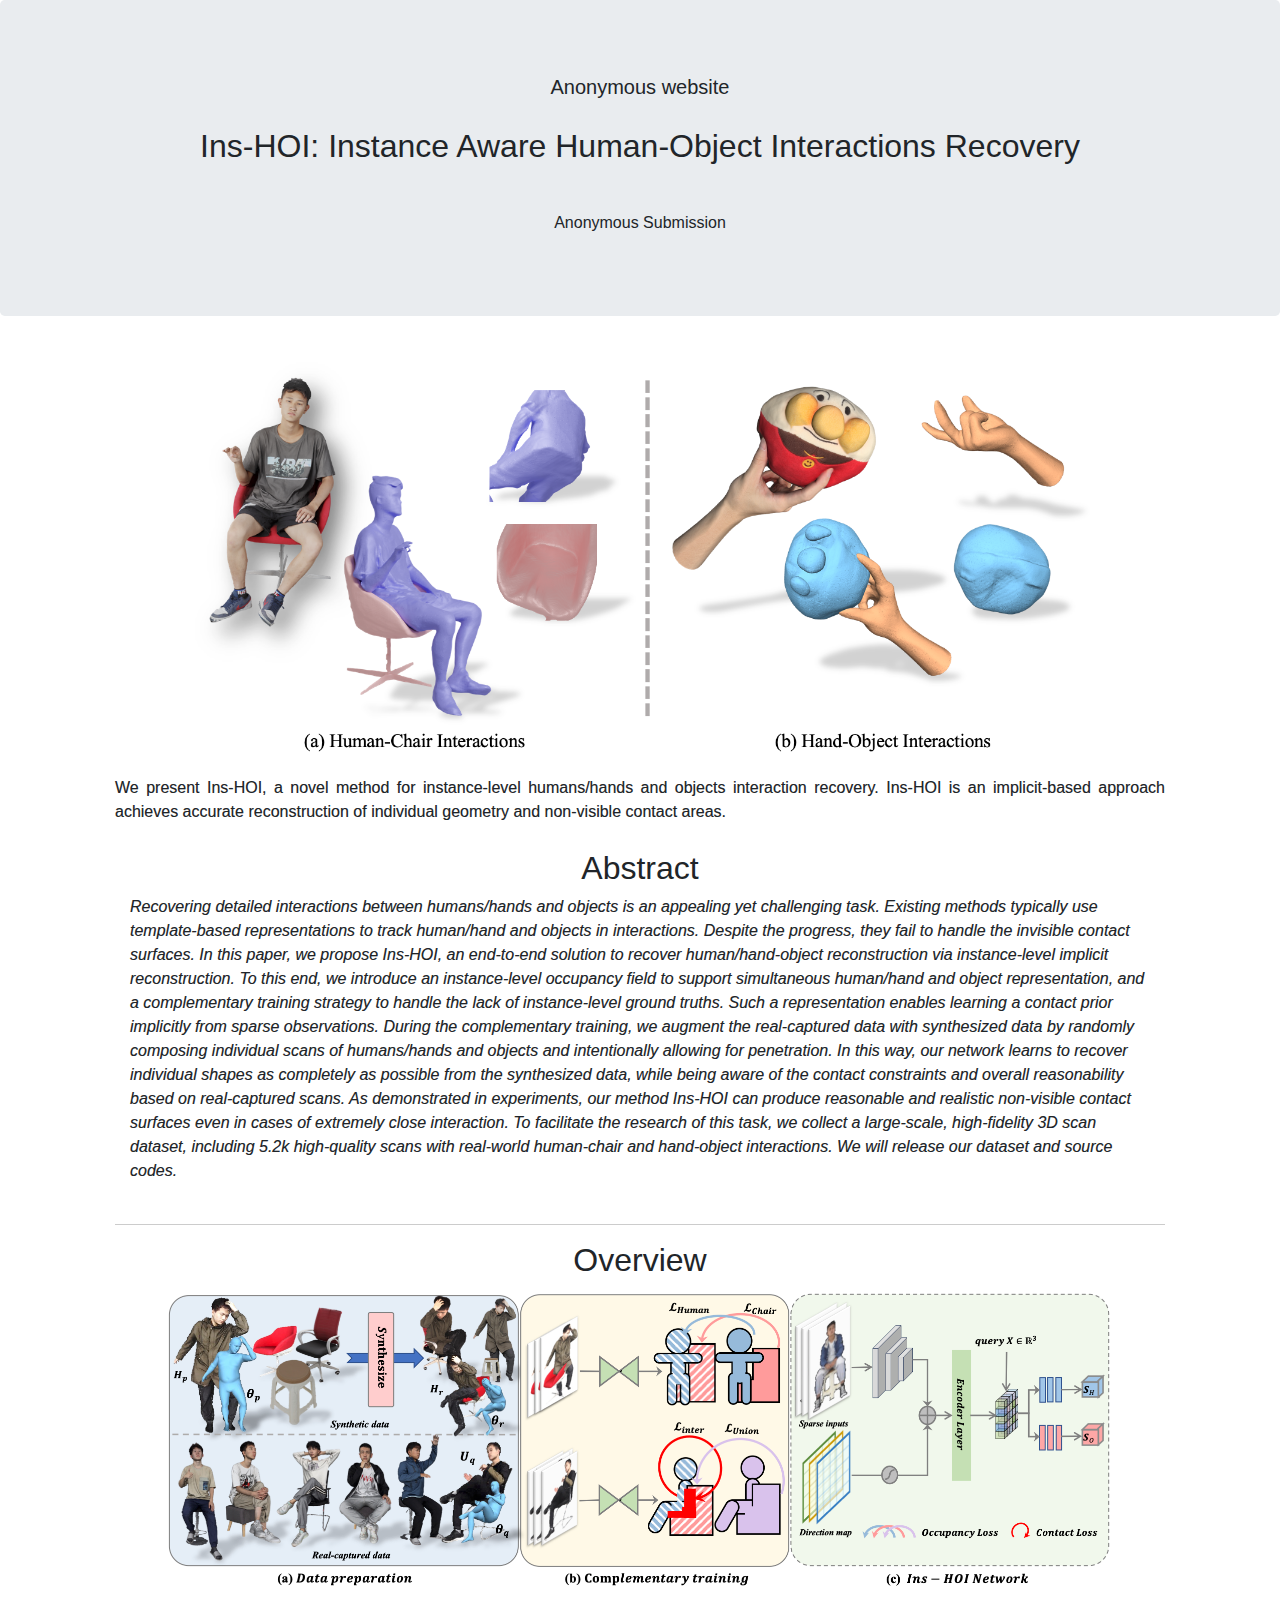
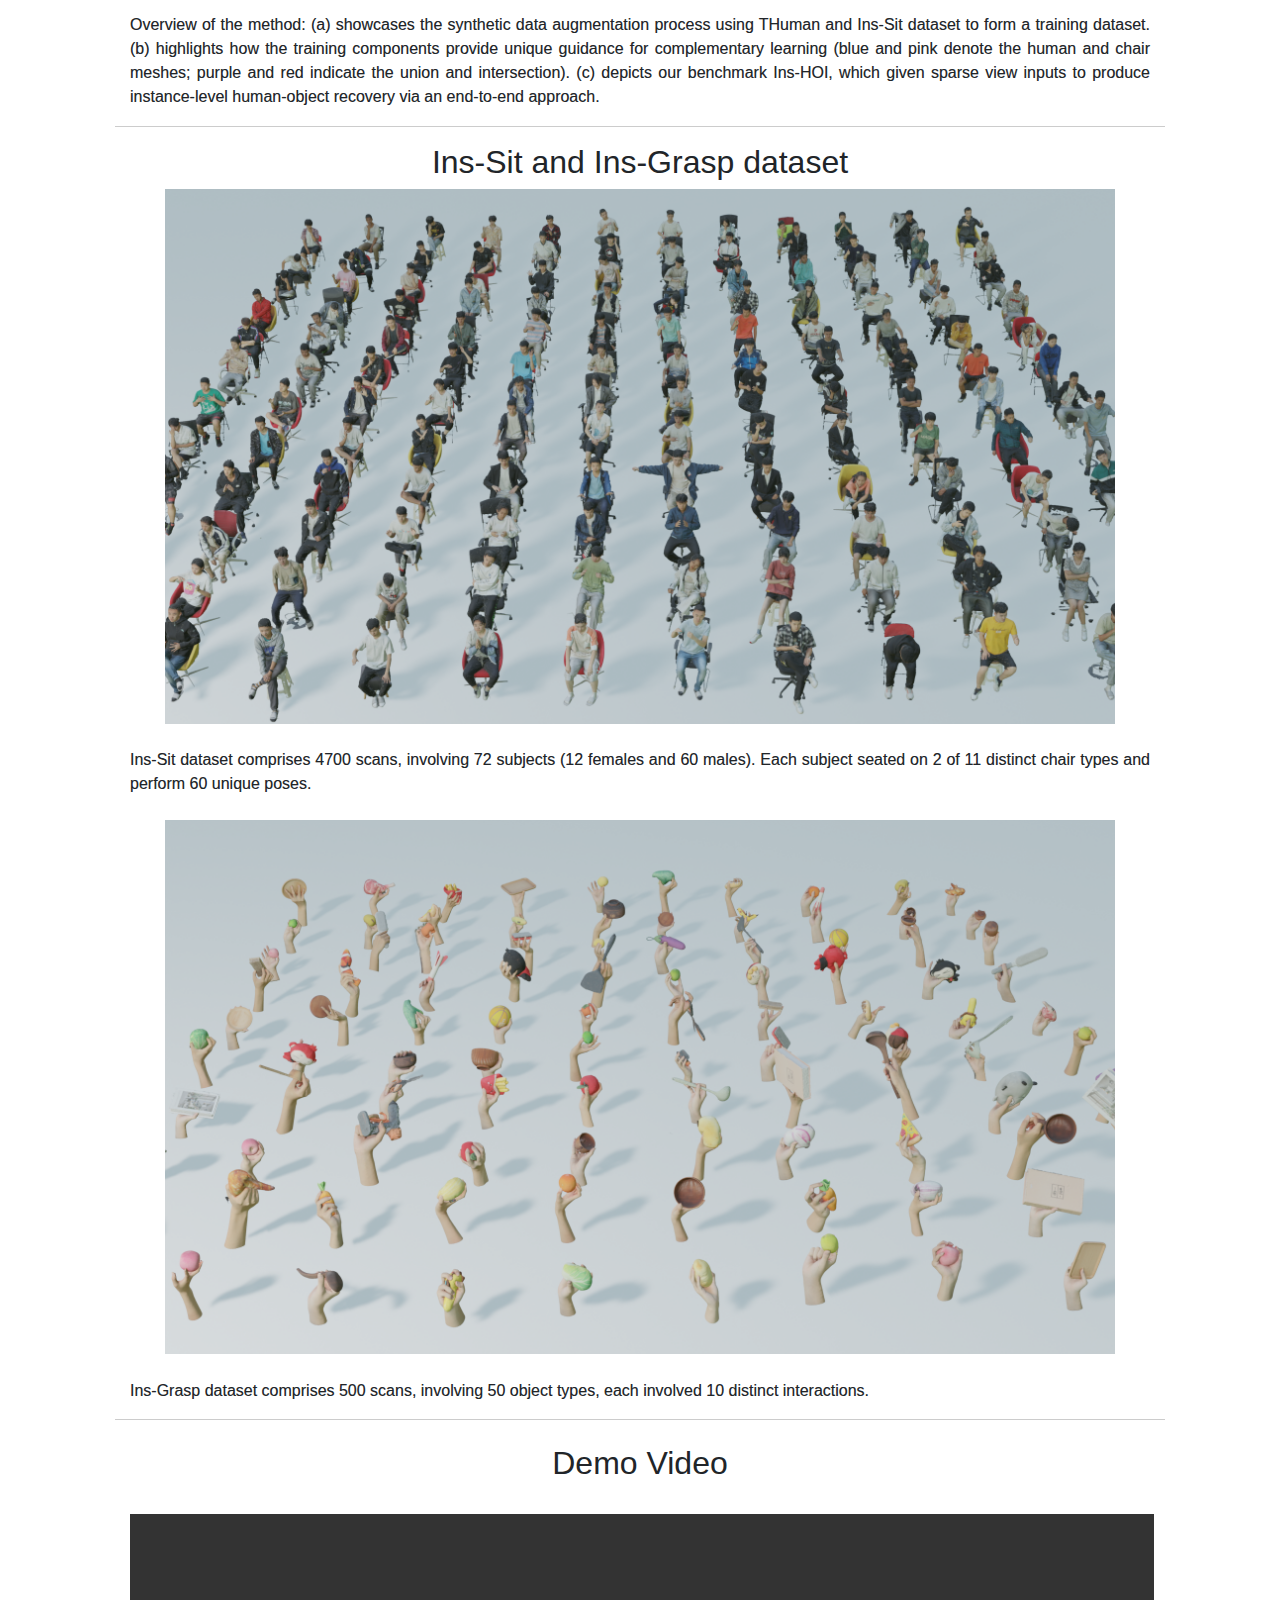
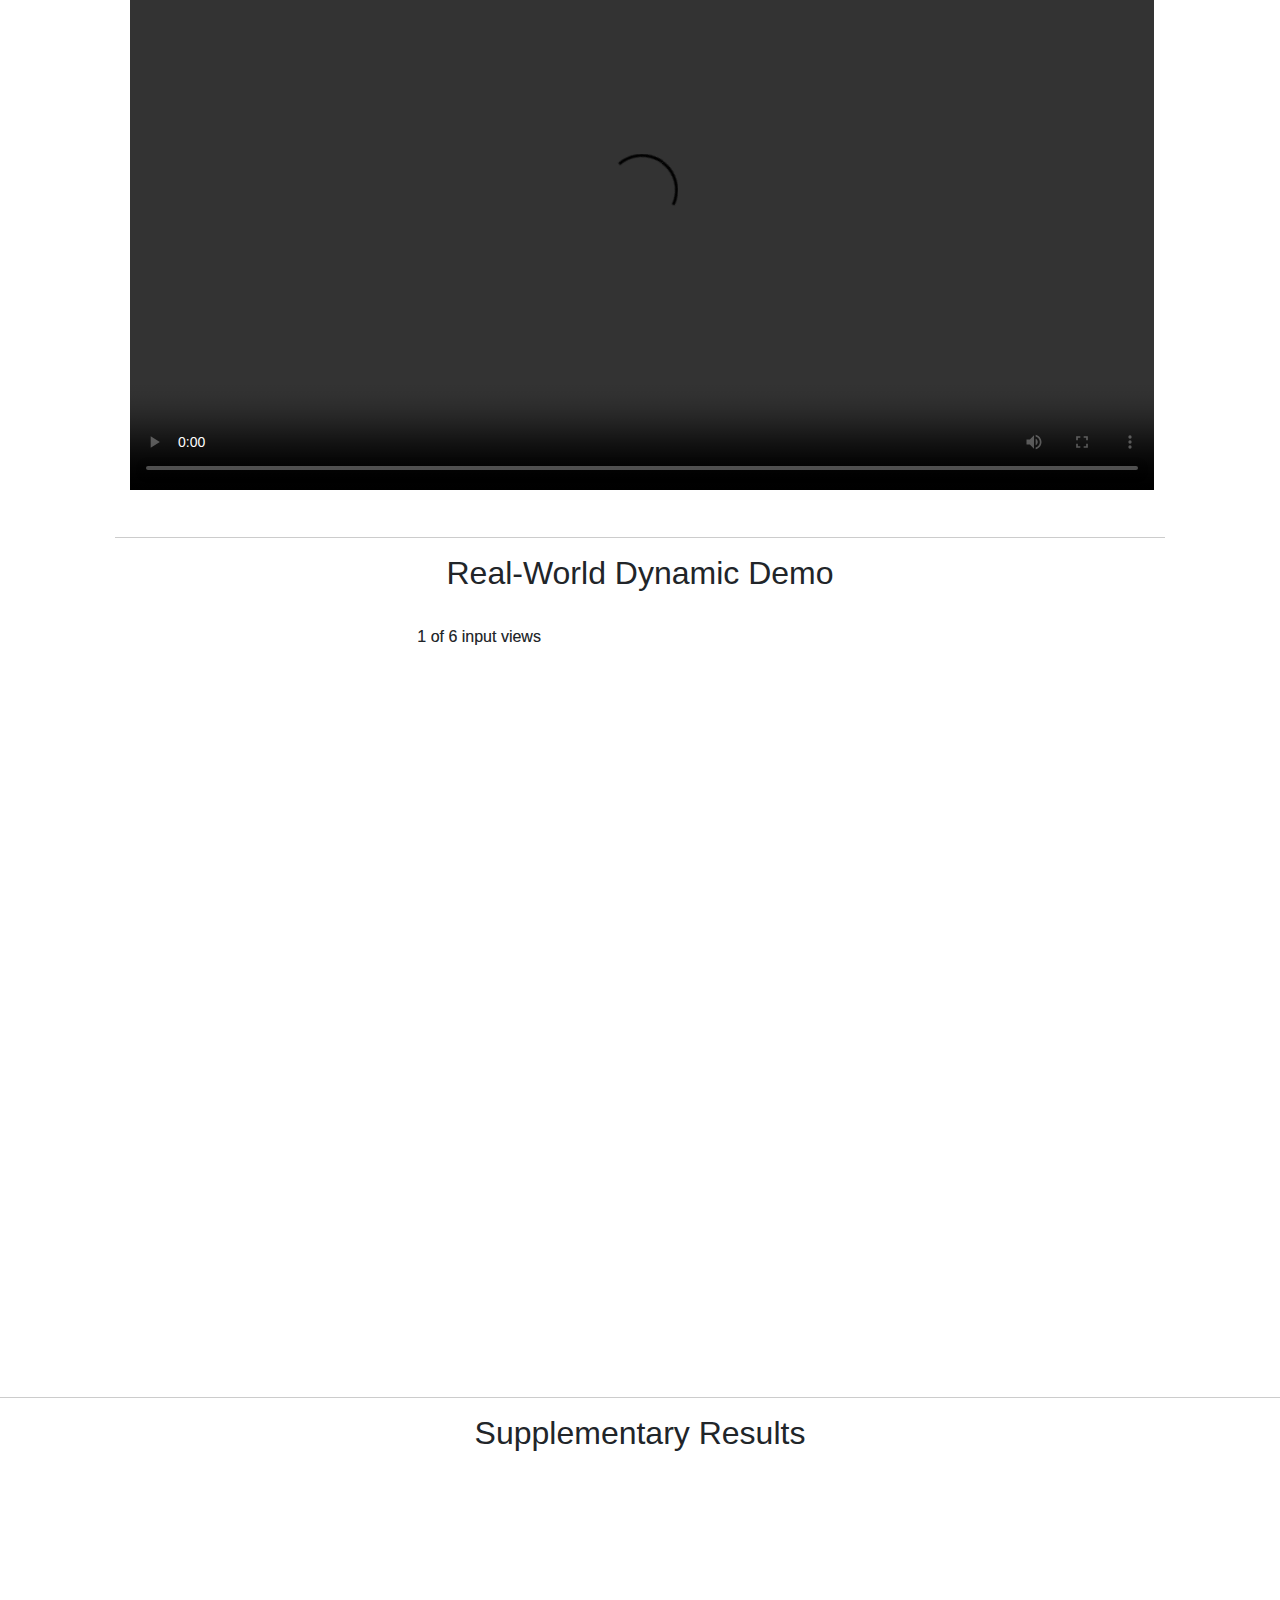
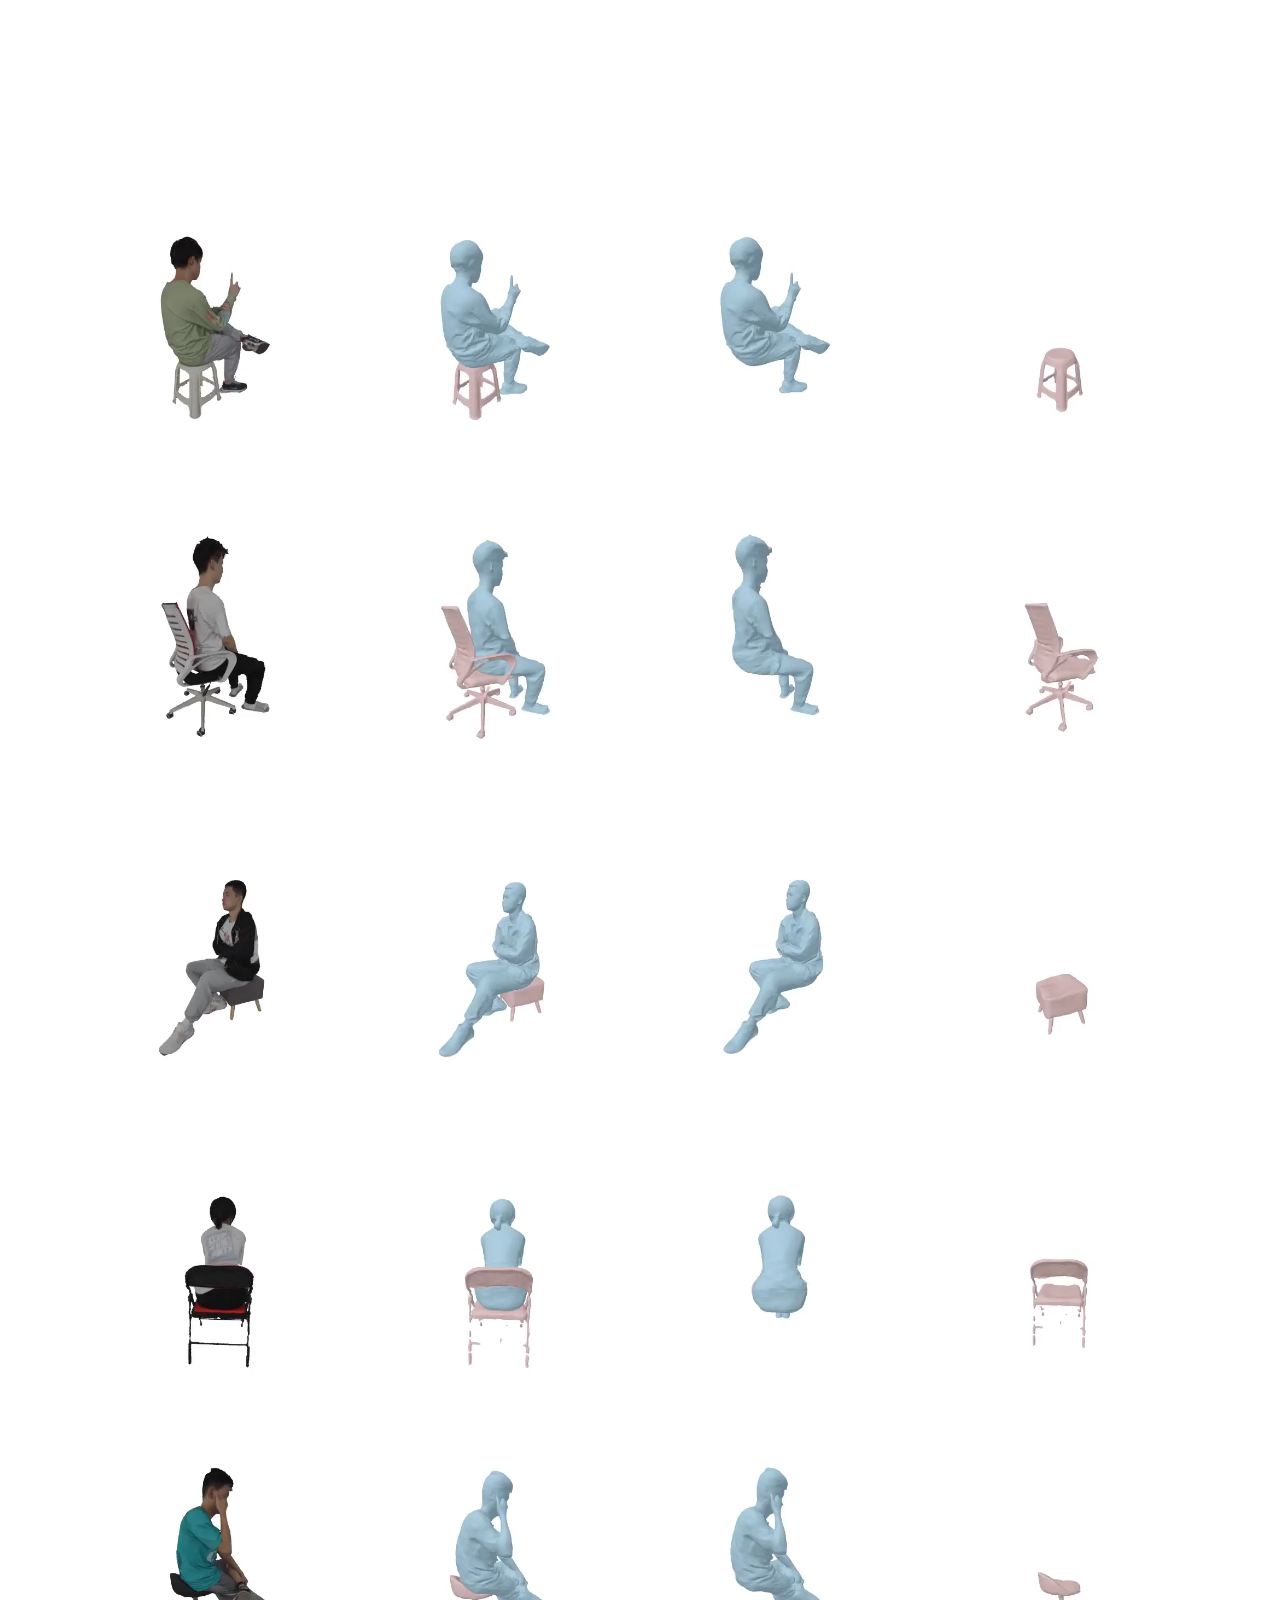
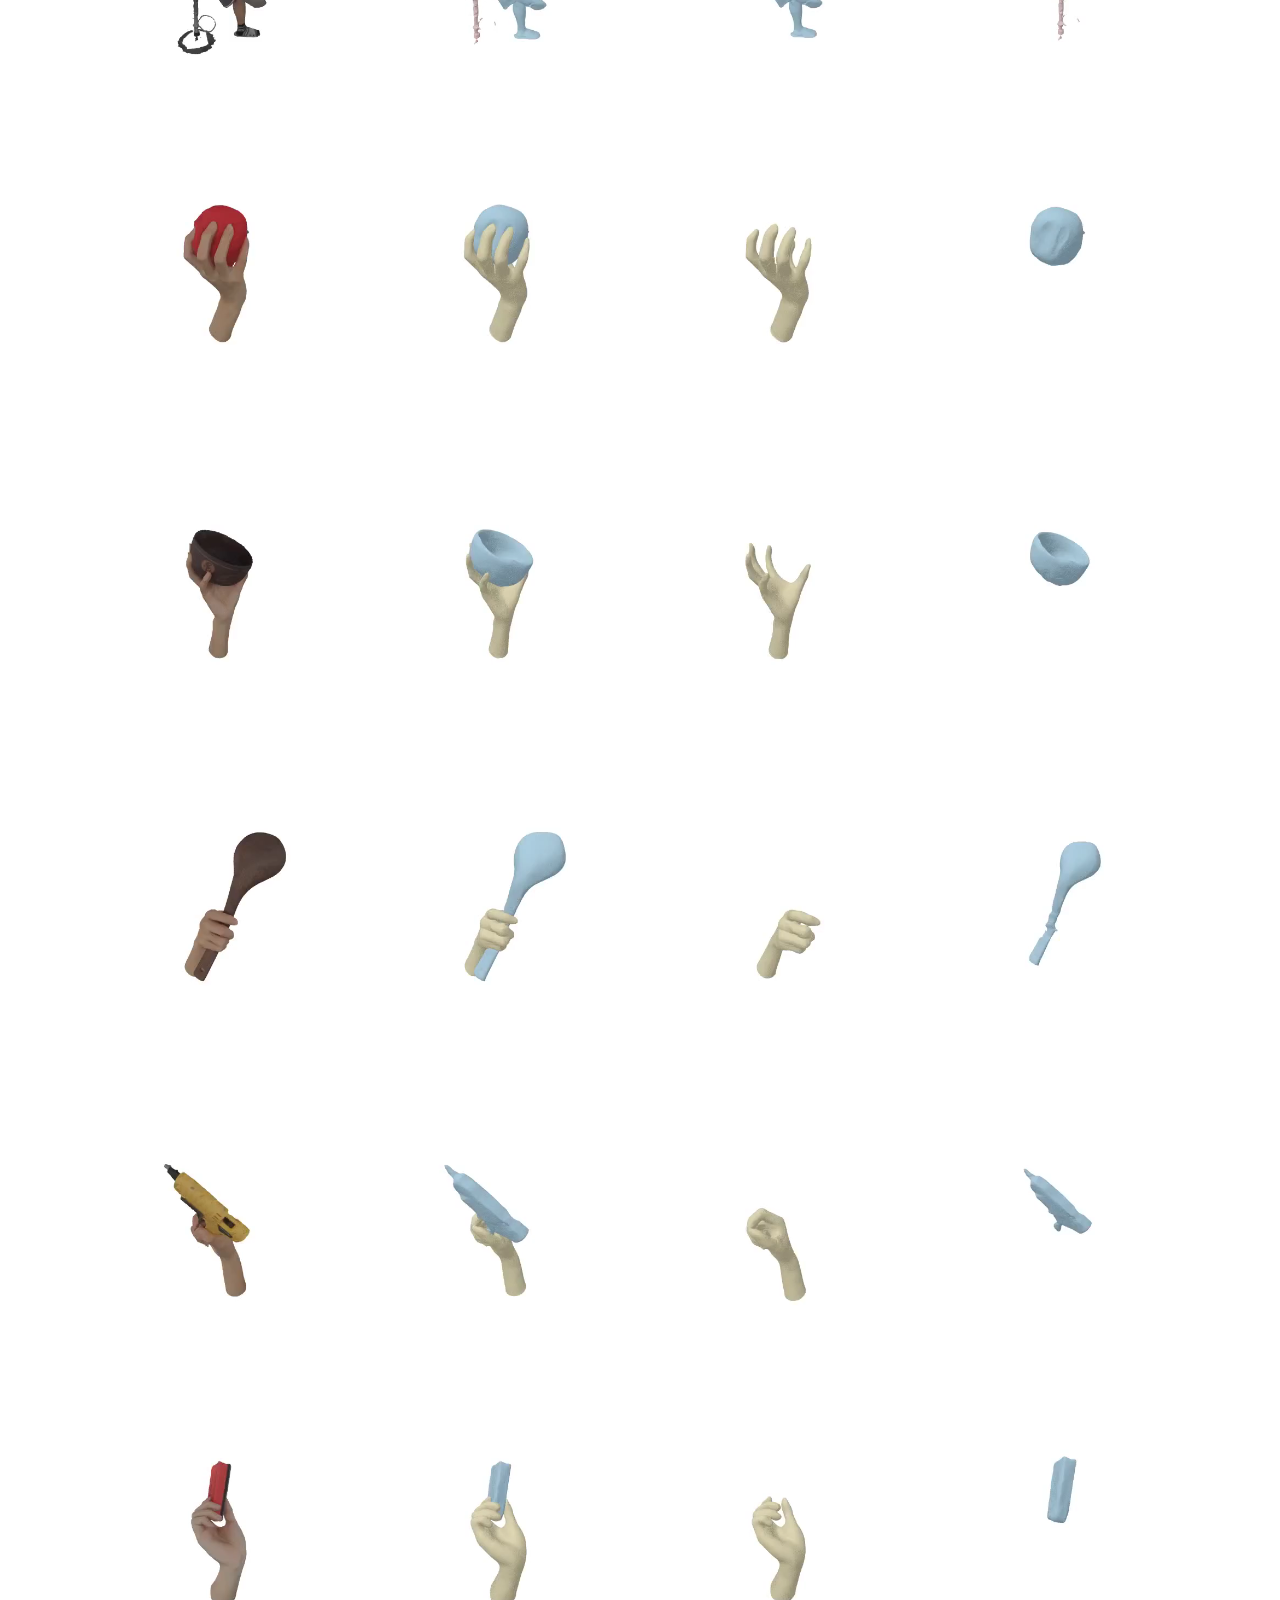
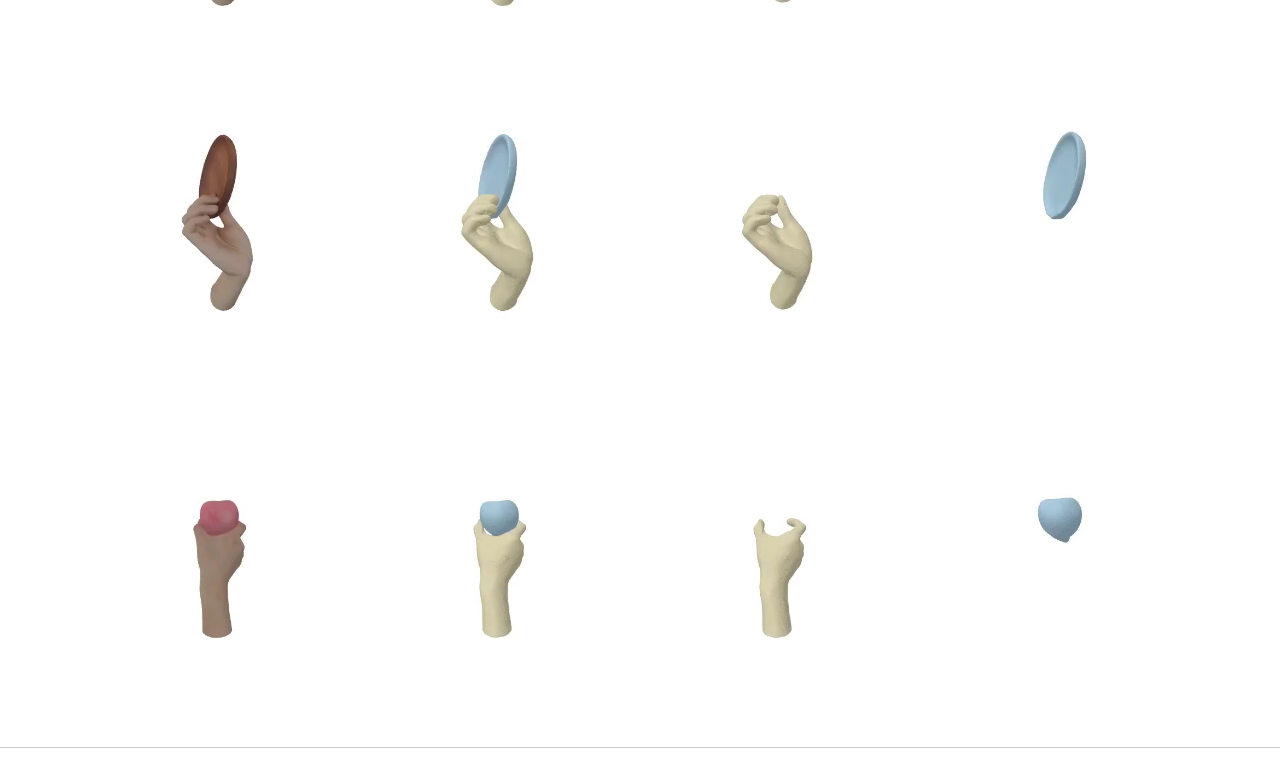
==== ins-hoi/index.html @ 2e7afcd3 "update ins-hoi" ====
<!DOCTYPE html>
<html lang="en">
<head>
<meta charset="utf-8">
<meta http-equiv="X-UA-Compatible" content="IE=edge">
<meta name="viewport" content="width=device-width, initial-scale=1">
<title>Ins-HOI Project Page</title>
<!-- Bootstrap -->
<link href="./css/bootstrap-4.0.0.css" rel="stylesheet">
</head>


<body>
<div id="page_container">
<header>
  <div class="jumbotron">
    <div class="container">
      <div class="row">
        <div class="col-12">
          <h5 class="text-center">Anonymous website</h5>
          <h2 class="text-center">Ins-HOI: Instance Aware Human-Object Interactions Recovery
          </h1>
          <p class="text-center">&nbsp;</p>
          <h6 class="text-center">Anonymous Submission</h6>
        </div>
      </div>
    </div>
  </div>
</header>

<section>
  <div class="container">
    <h2>&nbsp;</h2>
    <div class="row">
      <div class="col-lg-14 col-md-14 col-sm-14 text-center offset-xl-0 col-xl-12"> <img src="assets/teaser.png"
              width="950" alt="" />
      <br>
        <p class="text-justify"> </p>
        <p class="text-justify"> We present Ins-HOI, a novel method for instance-level humans/hands and objects interaction recovery. 
          Ins-HOI is an implicit-based approach achieves accurate reconstruction of individual geometry and non-visible contact areas.</p>
    </div>
  </div>

  <div class="container">
    <p>&nbsp;</p>
    <div class="row">
      <div class="col-lg-12 col-md-12 col-sm-12 col-xl-12 text-center">
        <h2>Abstract</h2>
      </div>
    </div>
  </div>

  <div class="container">
    <div class="row">
      <div class="col-lg-12 col-md-12 col-sm-12 text-center  offset-xl-0 col-xl-12">
        <p class="text-left"><em>
          Recovering detailed interactions between humans/hands and objects is an appealing yet challenging task. 
          Existing methods typically use template-based representations to track human/hand and objects in interactions. 
          Despite the progress, they fail to handle the invisible contact surfaces. 
          In this paper, we propose Ins-HOI, an end-to-end solution to recover human/hand-object reconstruction via instance-level implicit reconstruction. 
          To this end, we introduce an instance-level occupancy field to support simultaneous human/hand and object representation, and a complementary training strategy to handle the lack of instance-level ground truths. 
          Such a representation enables learning a contact prior implicitly from sparse observations. 
          During the complementary training, we augment the real-captured data with synthesized data by randomly composing individual scans of humans/hands and objects and intentionally allowing for penetration. 
          In this way, our network learns to recover individual shapes as completely as possible from the synthesized data, while being aware of the contact constraints and overall reasonability based on real-captured scans. 
          As demonstrated in experiments, our method Ins-HOI can produce reasonable and realistic non-visible contact surfaces even in cases of extremely close interaction. 
          To facilitate the research of this task, we collect a large-scale, high-fidelity 3D scan dataset, including 5.2k high-quality scans with real-world human-chair and hand-object interactions. 
          We will release our dataset and source codes.
          </em></p>
        <p class="text-left">&nbsp;</p>
      </div>
    </div>
  </div>
  <hr>

  <div class="container">
    <div class="row">
      <div class="col-12 text-center">
        <h2>Overview</h2>
        <div class="col-lg-14 col-md-14 col-sm-14 text-center offset-xl-0 col-xl-12"> <img
            src="assets/pipeline.png" width="950" alt="" />
        </div>
        <br>
        <p class="text-justify"> </p>
        <p class="text-justify"> Overview of the method: (a) showcases the synthetic data augmentation process using THuman and Ins-Sit dataset to form a training dataset. 
          (b) highlights how the training components provide unique guidance for complementary learning (blue and pink denote the human and chair meshes; purple and red indicate the union and intersection). 
          (c) depicts our benchmark Ins-HOI, which given sparse view inputs to produce instance-level human-object recovery via an end-to-end approach.</p>
      </div>
    </div>
  </div>
  <hr>

  <div class="container">
    <div class="row">
      <div class="col-12 text-center">
        <h2>Ins-Sit and Ins-Grasp dataset</h2>
        <div class="col-lg-14 col-md-14 col-sm-14 text-center offset-xl-0 col-xl-12"> <img
            src="assets/dataset_1.png" width="950" alt="" />
        </div>
        <br>
        <p class="text-justify"> </p>
        <p class="text-justify"> Ins-Sit dataset comprises 4700 scans, involving 72 subjects (12 females and 60 males). Each subject 
          seated on 2 of 11 distinct chair types and perform 60 unique poses.</p>
        <br>
        <div class="col-lg-14 col-md-14 col-sm-14 text-center offset-xl-0 col-xl-12"> <img
            src="assets/dataset_2.png" width="950" alt="" />
        </div>
        <br>
        <p class="text-justify"> </p>
        <p class="text-justify"> Ins-Grasp dataset comprises 500 scans, involving 50 object types, each involved 10 distinct interactions. </p>
      </div>
    </div>
  </div>
  <hr>

  <div class="row">
    <div class="col-lg-12 mb-4 mt-2 text-center">
      <h2>Demo Video</h2>
    </div>
  </div>

  <div class="col-lg-12 col-md-12 col-sm-12 col-xl-12 text-center">
    <video controls="controls" width="1024" height="576">
      <source src="assets/ins-hoi_supp.mp4" type="video/mp4">
    </video>
    <p>&nbsp;</p>
  </div>
   <hr>

  <div class="row">
  <div class="col-lg-12 col-md-12 col-sm-12 col-xl-12 text-center">
    <h2>Real-World Dynamic Demo</h2>
    <p>&nbsp;</p>
    <p class="text-justify"> &nbsp;&nbsp;&nbsp;&nbsp;&nbsp;&nbsp;&nbsp;&nbsp;&nbsp;&nbsp;&nbsp;&nbsp;&nbsp;&nbsp;&nbsp;&nbsp;
      &nbsp;&nbsp;&nbsp;&nbsp;&nbsp;&nbsp;&nbsp;&nbsp;&nbsp;&nbsp;&nbsp;&nbsp;&nbsp;&nbsp;&nbsp;&nbsp;&nbsp;&nbsp;&nbsp;&nbsp;
      &nbsp;&nbsp;&nbsp;&nbsp;&nbsp;&nbsp;&nbsp;&nbsp;&nbsp;&nbsp;&nbsp;&nbsp;&nbsp;&nbsp;&nbsp;&nbsp;&nbsp;&nbsp;&nbsp;&nbsp;
      &nbsp;&nbsp;&nbsp;&nbsp;&nbsp;&nbsp;&nbsp;&nbsp;
       1 of 6 input views</p>
    
  </div>
  </div>
  </div>
  <div class="row">
    <div class="col-lg-12 col-md-12 col-sm-12 text-center col-xl-12">
      <video width="" height="700" muted autoplay="autoplay" loop="loop">
        <source src="assets/realworld.mp4" type="video/mp4">
      </video>
      <p>&nbsp;</p>
    </div>
  </div>
  <hr>

  <div class="row">
    <div class="col-lg-12 col-md-12 col-sm-12 col-xl-12 text-center">
      <h2>Supplementary Results</h2>
      <p>&nbsp;</p>
    </div>
  </div>
        <div class="row">
          <div class="col-lg-12 col-md-12 col-sm-12 text-center col-xl-12">
            <video width="" height="280" muted autoplay="autoplay" loop="loop">
              <source src="assets/c_1.mp4" type="video/mp4">
            </video>
            <p>&nbsp;</p>
            <video width="" height="280" muted autoplay="autoplay" loop="loop">
              <source src="assets/c_2.mp4" type="video/mp4">
            </video>
            <p>&nbsp;</p>
            <video width="" height="280" muted autoplay="autoplay" loop="loop">
              <source src="assets/c_3.mp4" type="video/mp4">
            </video>
            <p>&nbsp;</p>
            <video width="" height="280" muted autoplay="autoplay" loop="loop">
              <source src="assets/c_4.mp4" type="video/mp4">
            </video>
            <p>&nbsp;</p>
            <video width="" height="280" muted autoplay="autoplay" loop="loop">
              <source src="assets/c_5.mp4" type="video/mp4">
            </video>
            <p>&nbsp;</p>
            <video width="" height="280" muted autoplay="autoplay" loop="loop">
              <source src="assets/c_6.mp4" type="video/mp4">
            </video>
            <p>&nbsp;</p>
            <video width="" height="280" muted autoplay="autoplay" loop="loop">
              <source src="assets/h_1.mp4" type="video/mp4">
            </video>
            <p>&nbsp;</p>
            <video width="" height="280" muted autoplay="autoplay" loop="loop">
              <source src="assets/h_2.mp4" type="video/mp4">
            </video>
            <p>&nbsp;</p>
            <video width="" height="280" muted autoplay="autoplay" loop="loop">
              <source src="assets/h_3.mp4" type="video/mp4">
            </video>
            <p>&nbsp;</p>
            <video width="" height="280" muted autoplay="autoplay" loop="loop">
              <source src="assets/h_4.mp4" type="video/mp4">
            </video>
            <p>&nbsp;</p>
            <video width="" height="280" muted autoplay="autoplay" loop="loop">
              <source src="assets/h_5.mp4" type="video/mp4">
            </video>
            <p>&nbsp;</p>
            <video width="" height="280" muted autoplay="autoplay" loop="loop">
              <source src="assets/h_6.mp4" type="video/mp4">
            </video>
            <p>&nbsp;</p>
            <video width="" height="280" muted autoplay="autoplay" loop="loop">
              <source src="assets/h_7.mp4" type="video/mp4">
            </video>
            <p>&nbsp;</p>
          </div>
        </div>
        <hr>      
        
        
</section>
  </div>

  <!-- jQuery (necessary for Bootstrap's JavaScript plugins) -->
  <script src="./js/jquery-3.2.1.min.js"></script>
  <!-- Include all compiled plugins (below), or include individual files as needed -->
  <script src="./js/popper.min.js"></script>
  <script src="./js/bootstrap-4.0.0.js"></script>
  <style>
    .myimg {
      vertical-align: top;
    }
  </style>
</body>

</html>
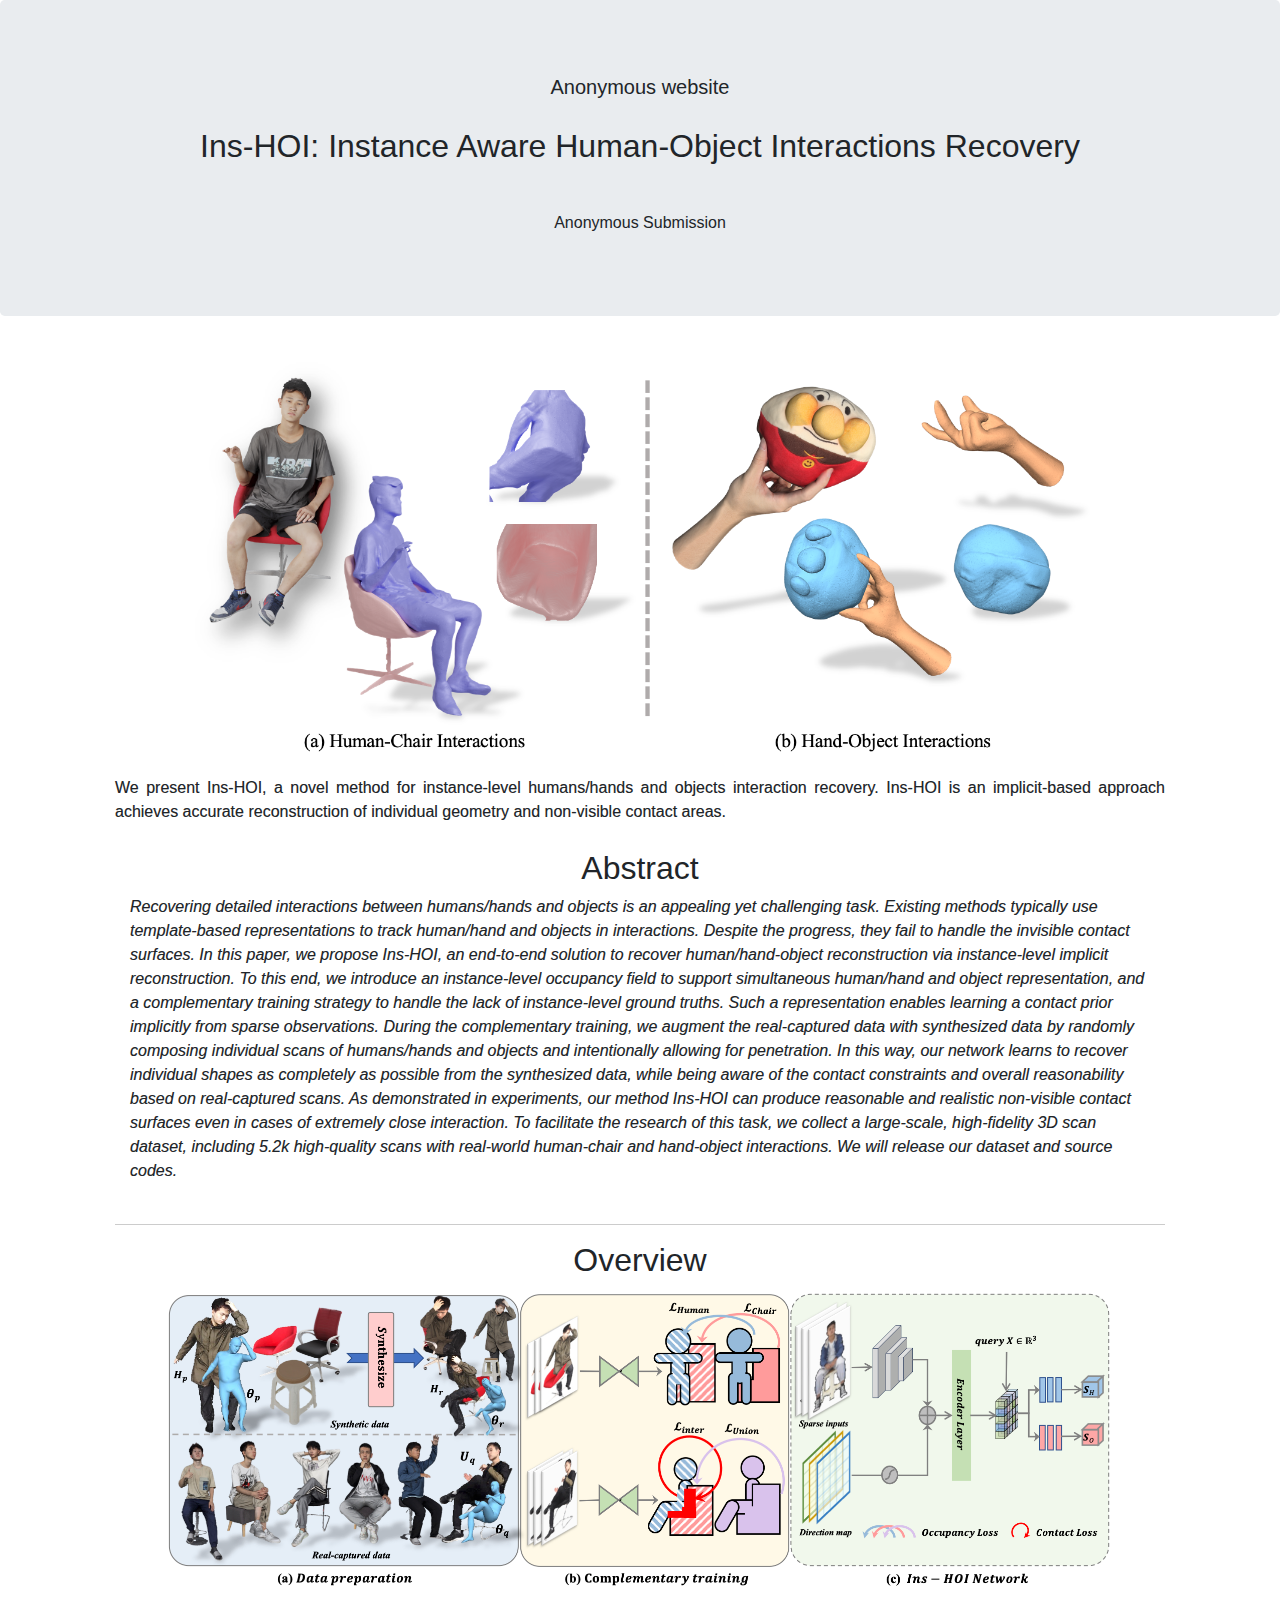
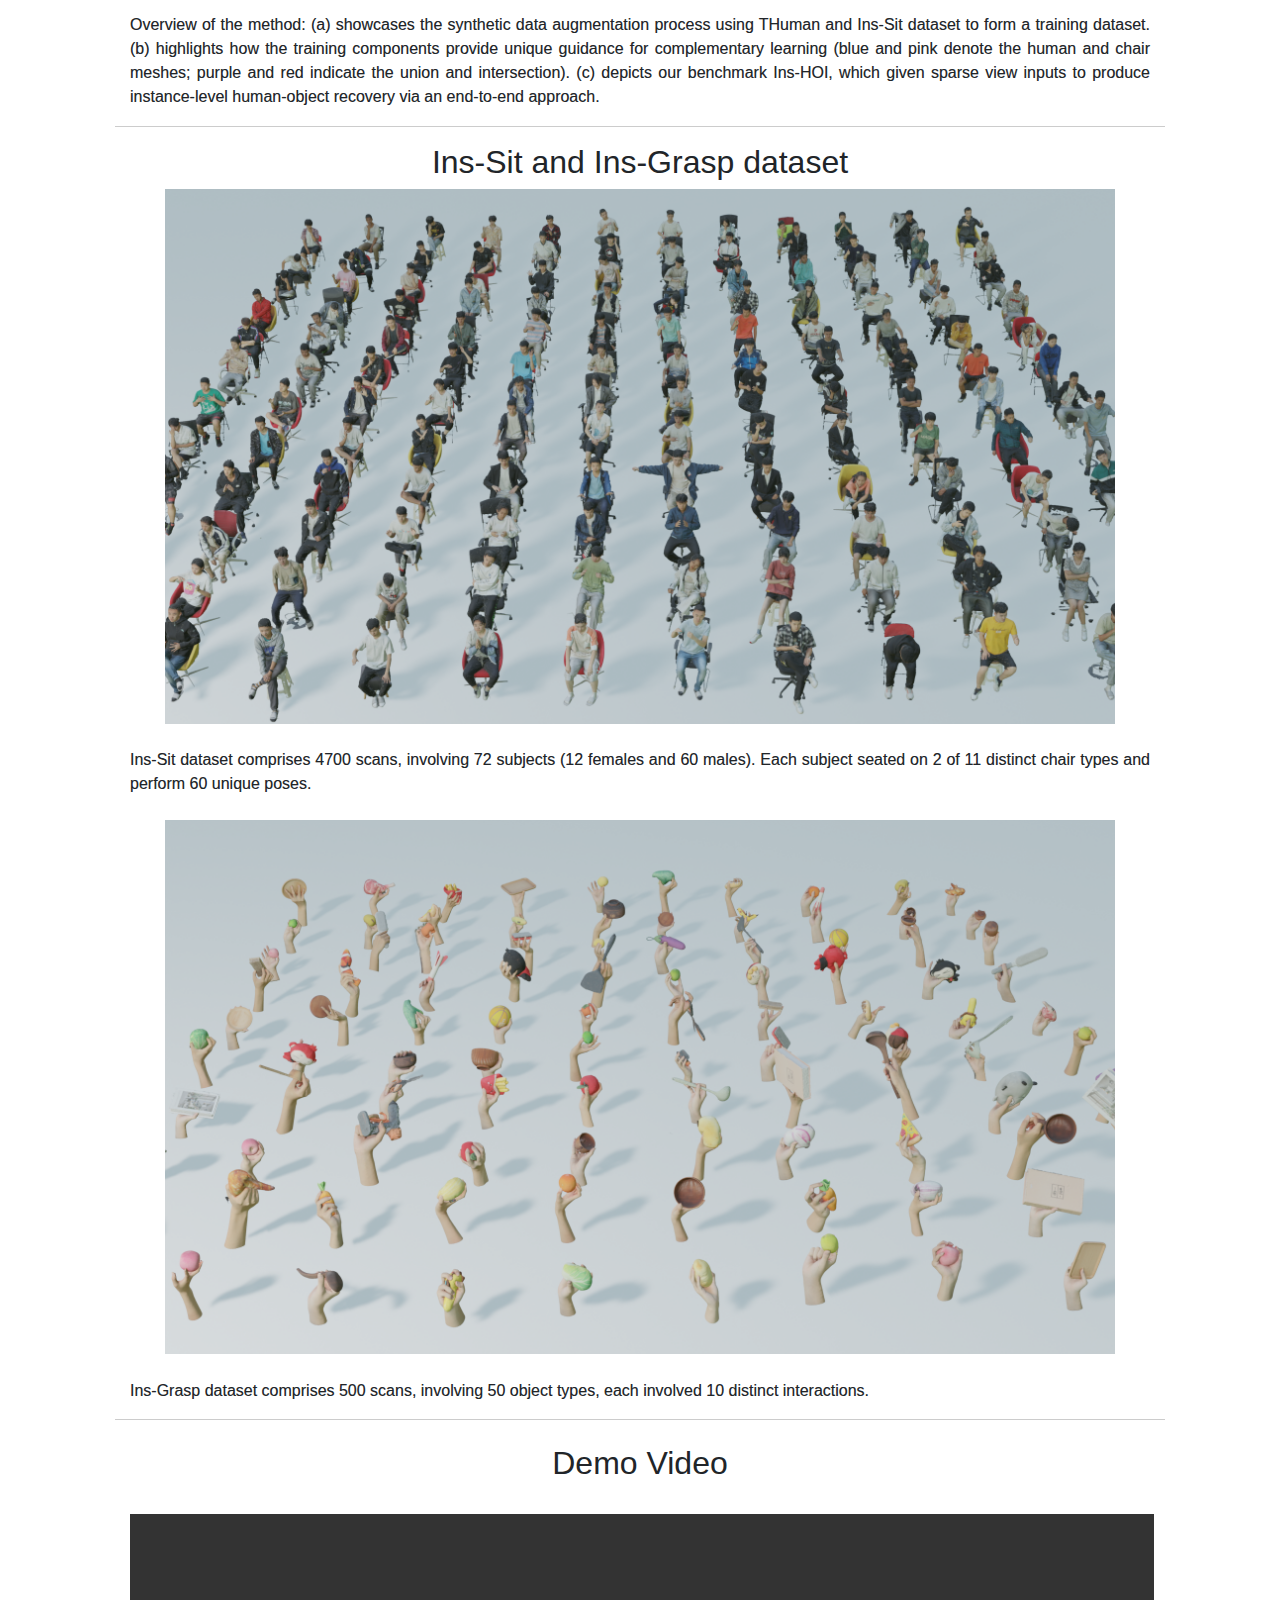
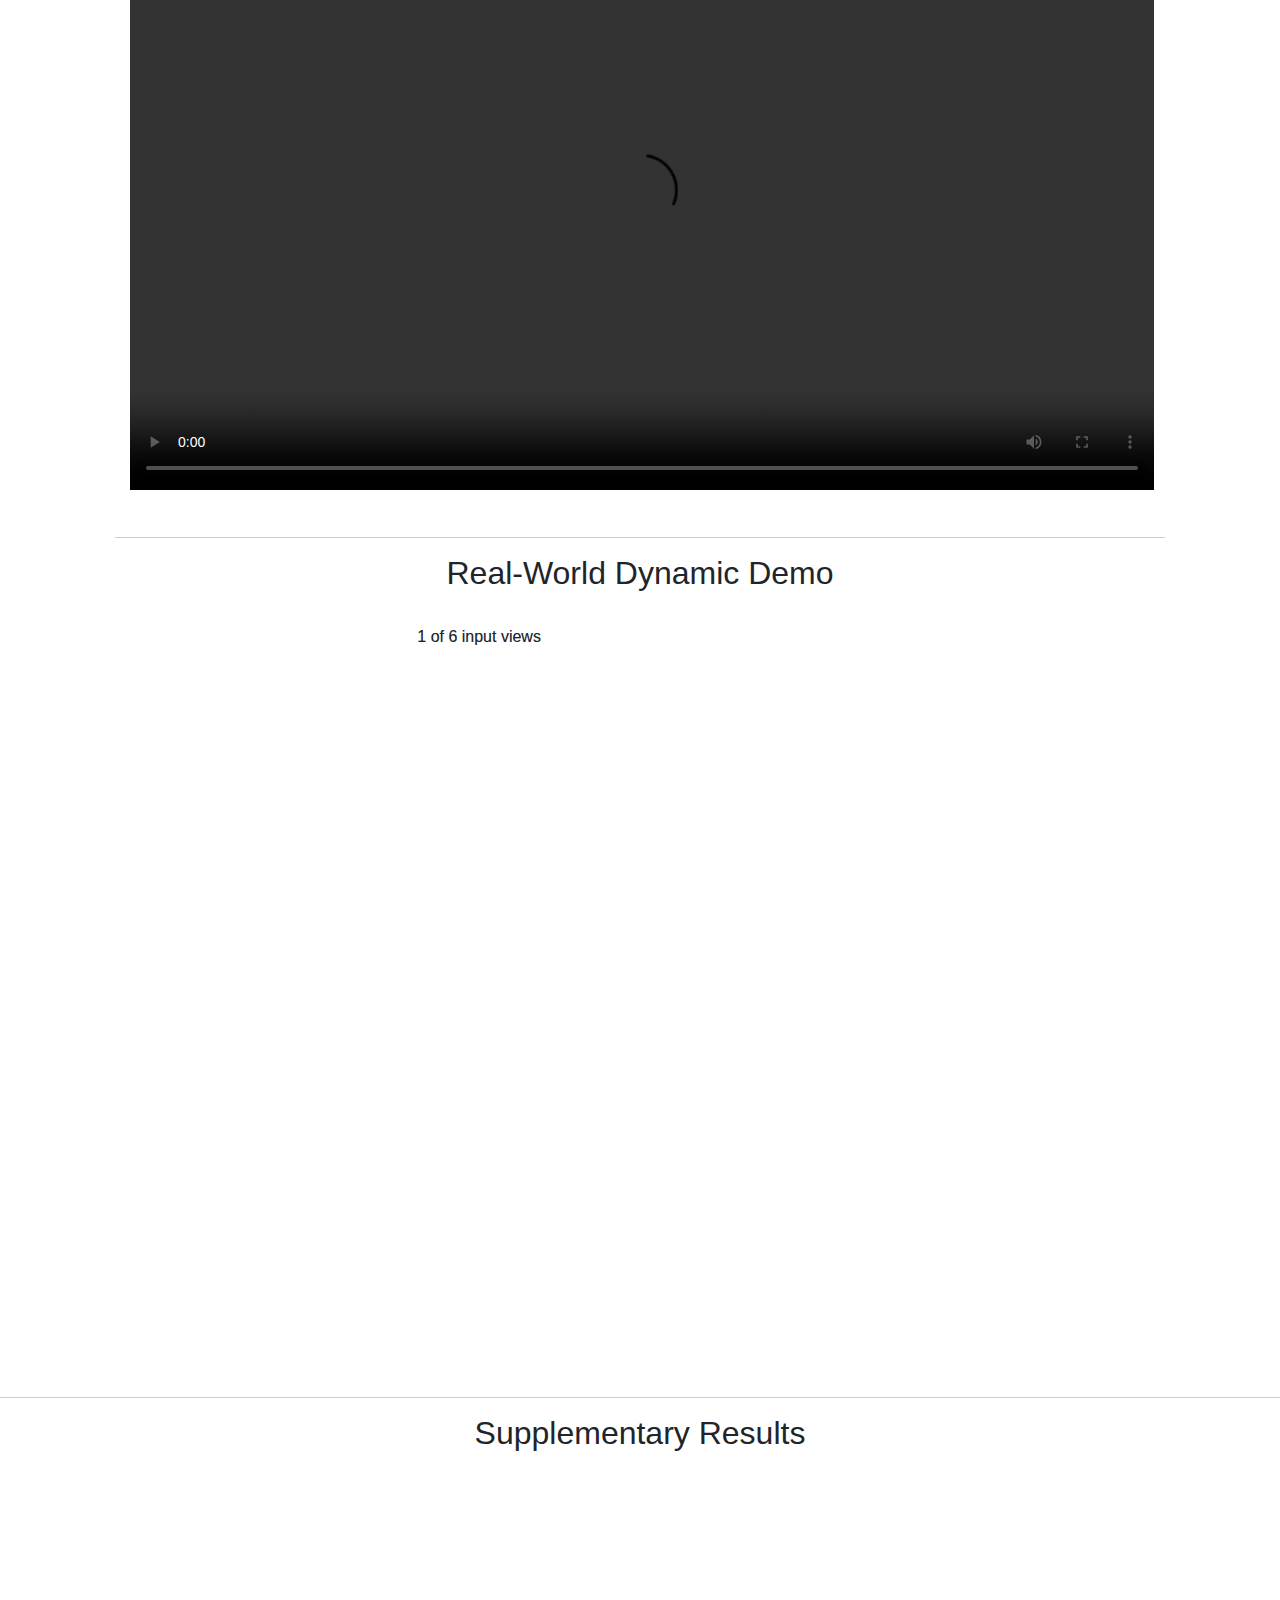
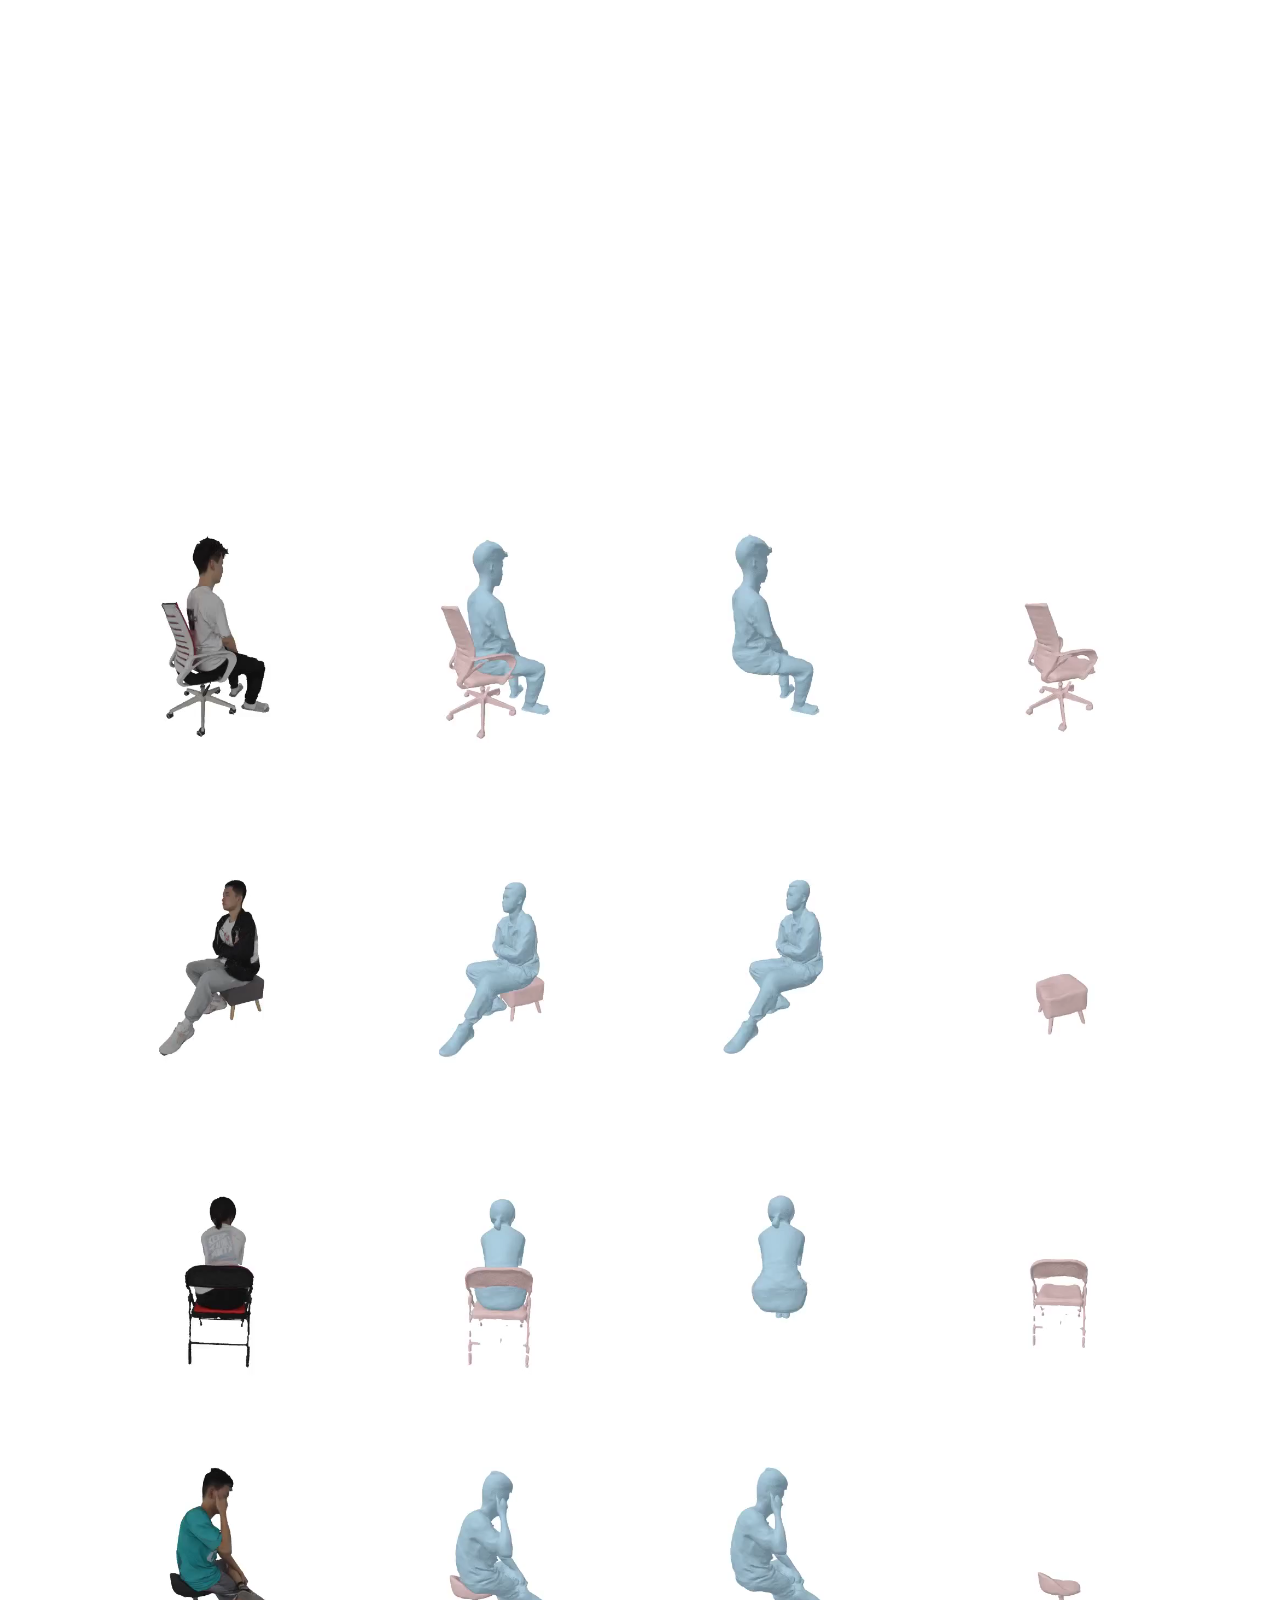
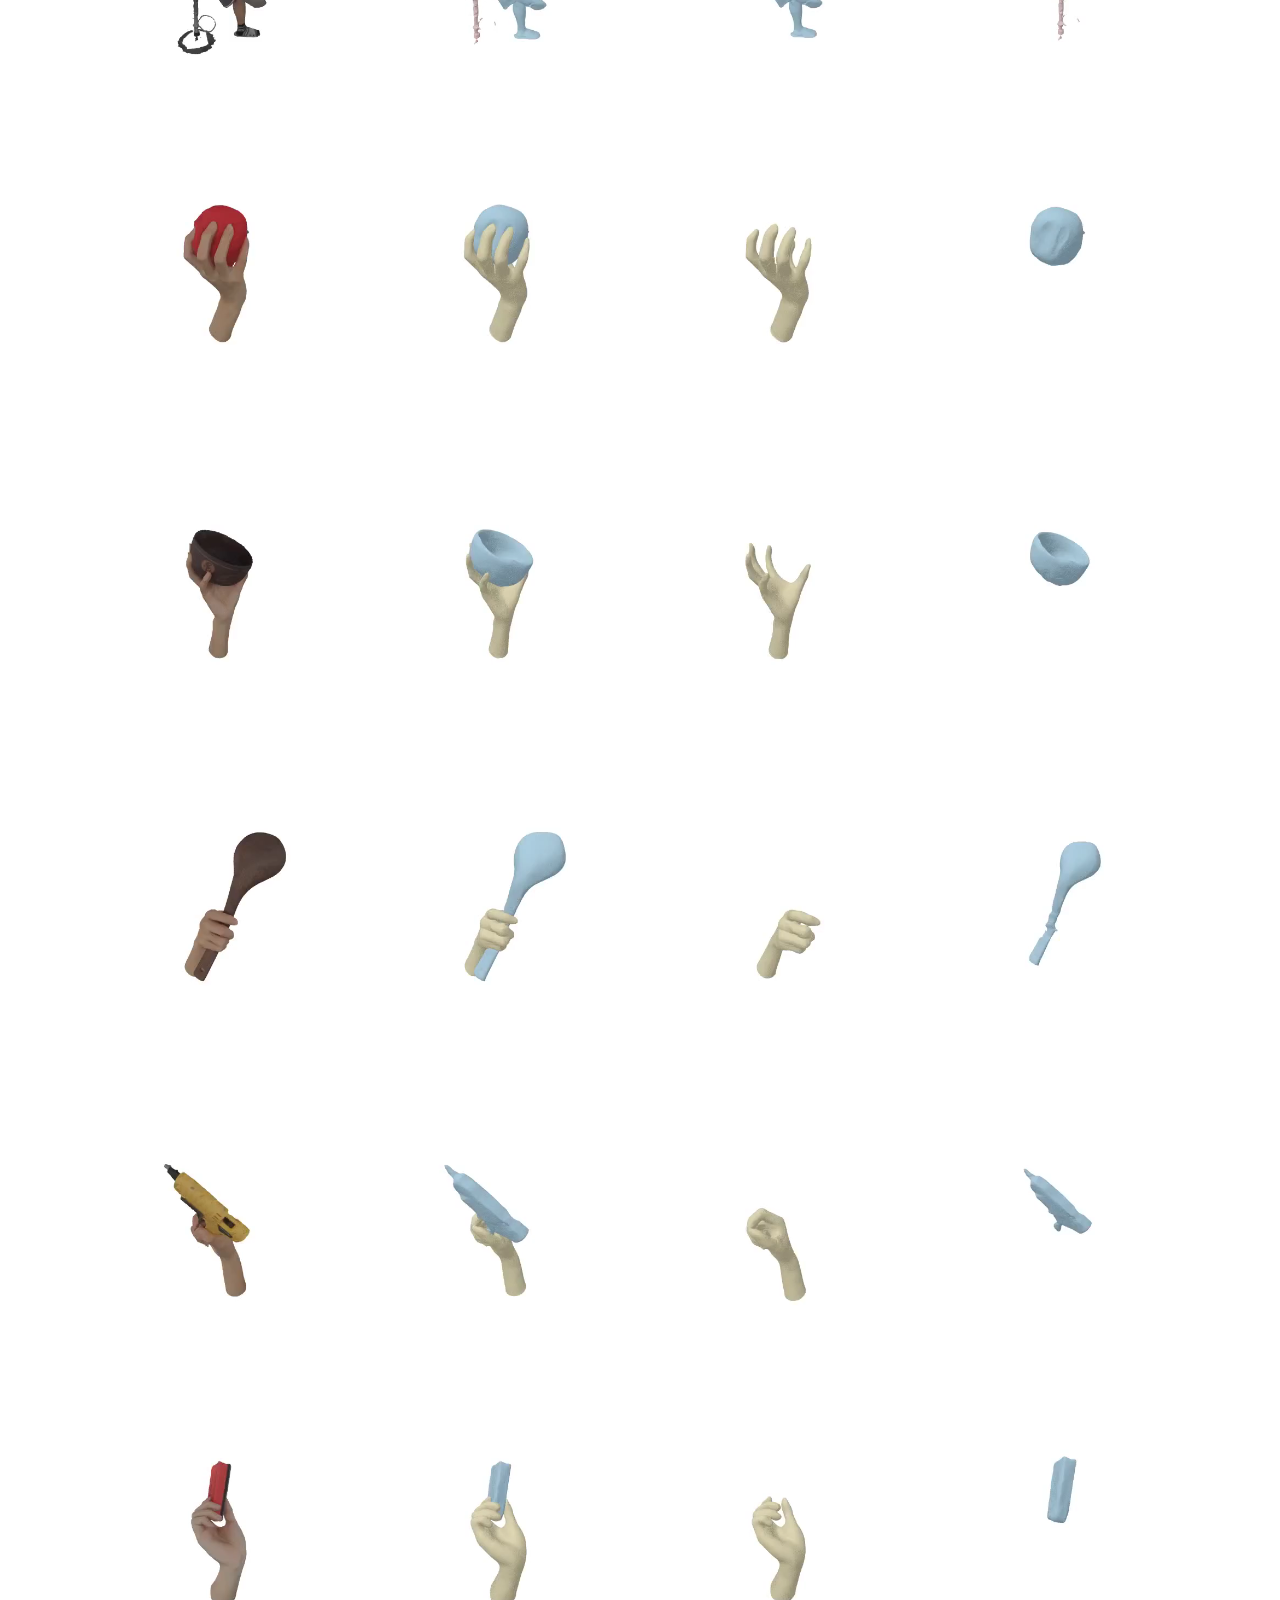
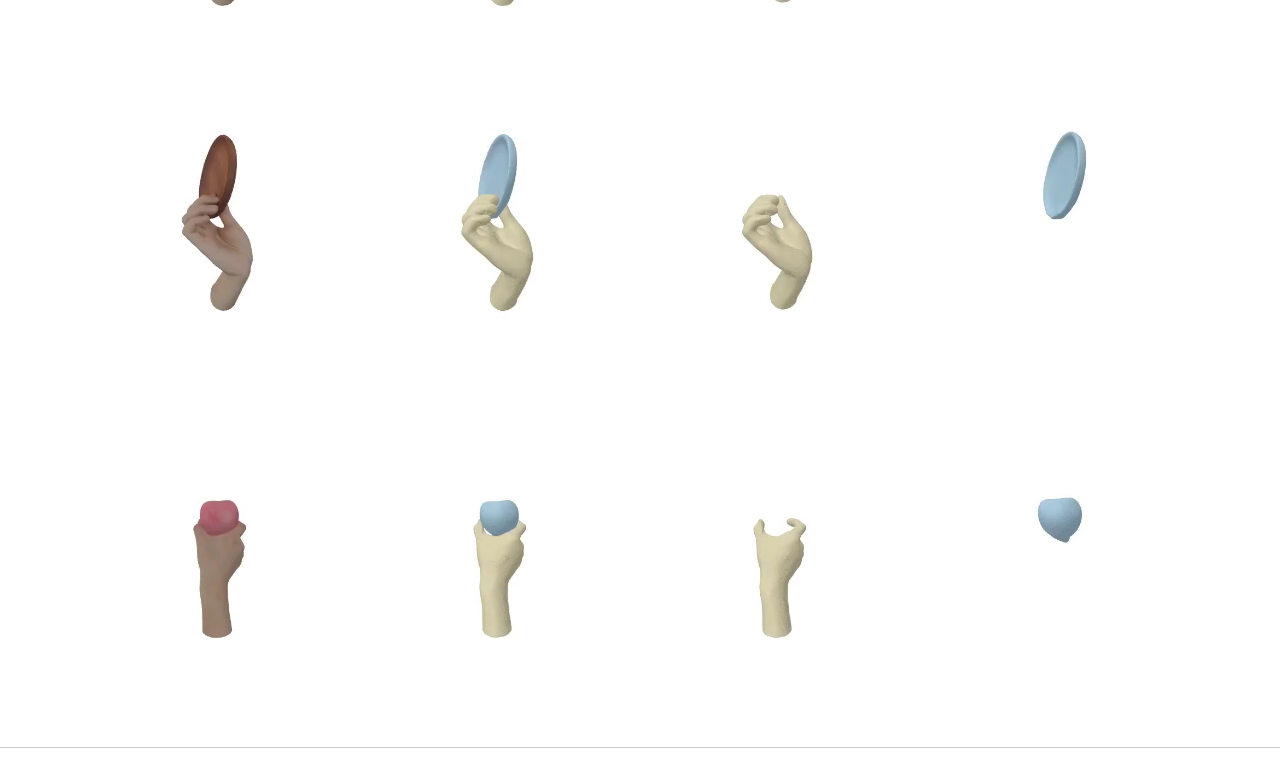
==== commit 89de8298: "Update index.html" ====
--- a/ins-hoi/index.html
+++ b/ins-hoi/index.html
@@ -120,7 +120,7 @@
 
   <div class="col-lg-12 col-md-12 col-sm-12 col-xl-12 text-center">
     <video controls="controls" width="1024" height="576">
-      <source src="assets/ins-hoi_supp.mp4" type="video/mp4">
+      <source src="https://media.githubusercontent.com/media/jiajunzhang16/jiajunzhang16/github.io/ins-hoi/assets/ins-hoi_supp.mp4" type="video/mp4">
     </video>
     <p>&nbsp;</p>
   </div>
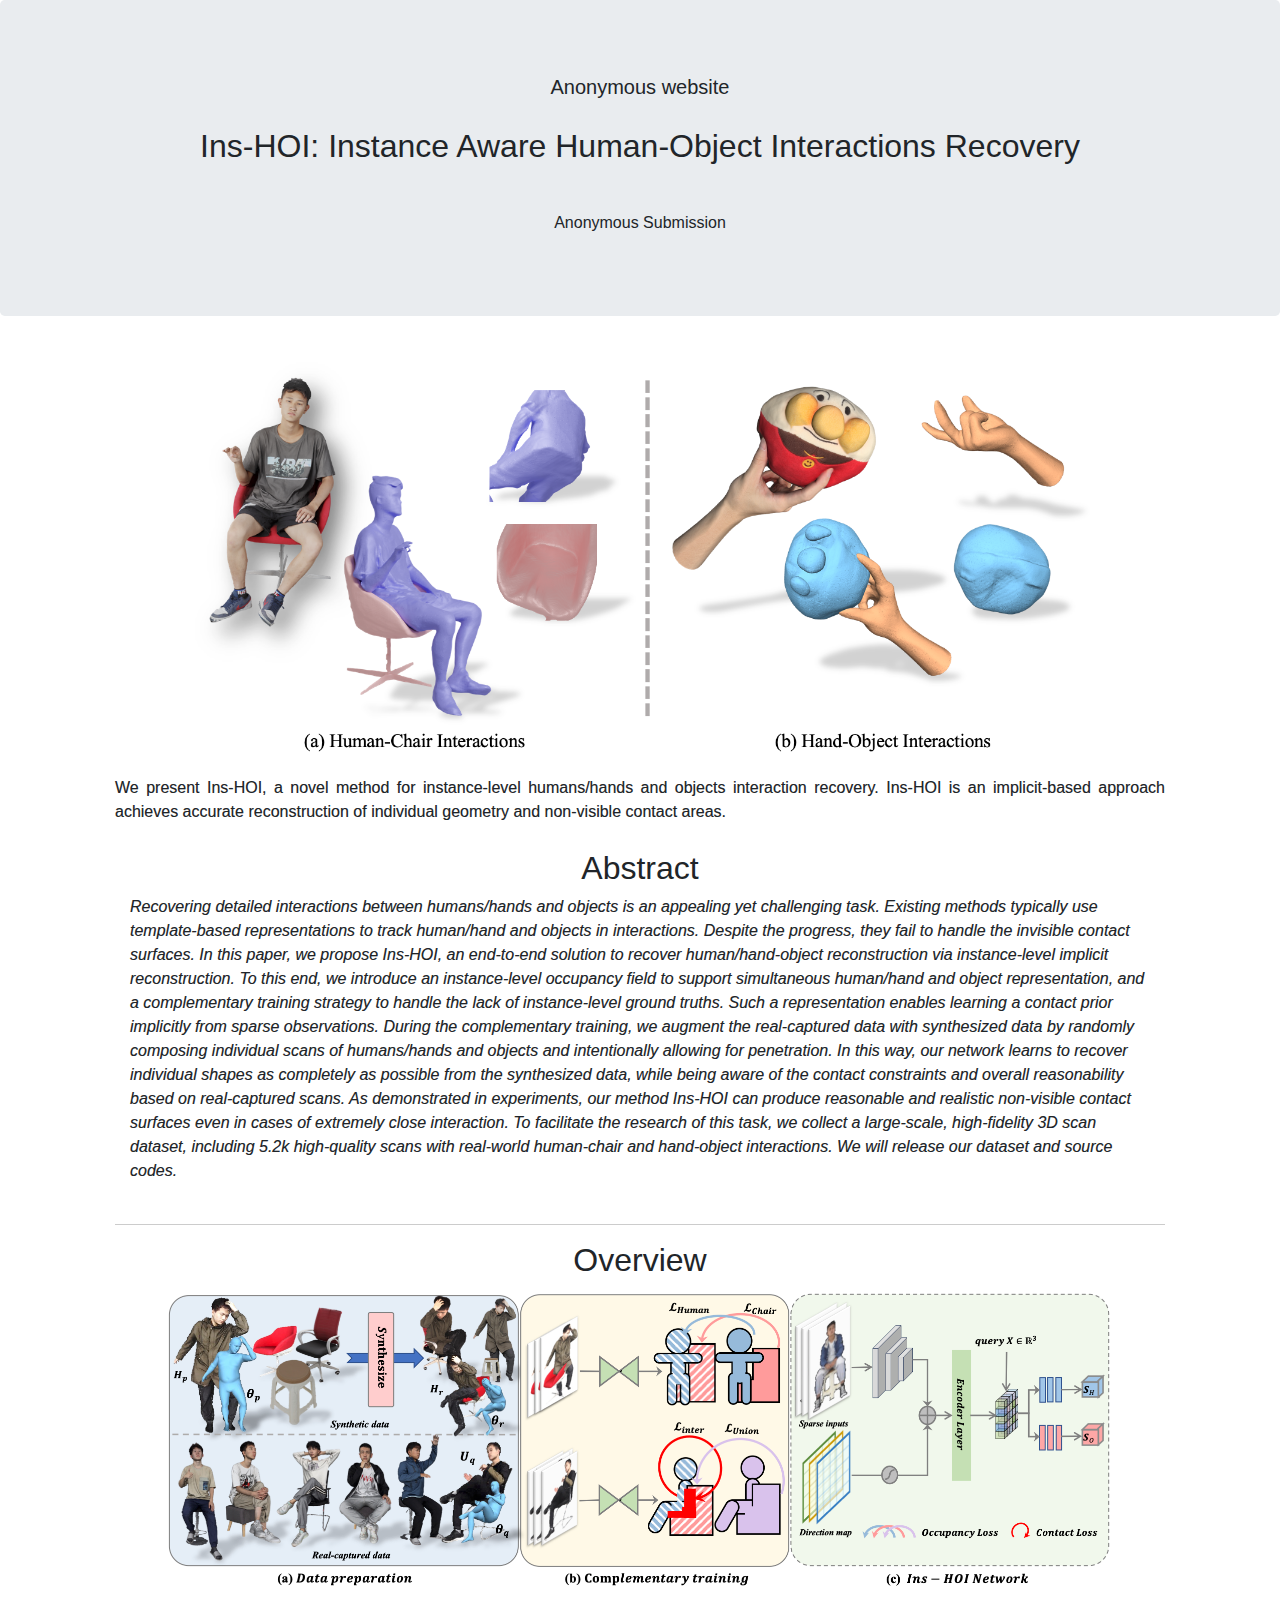
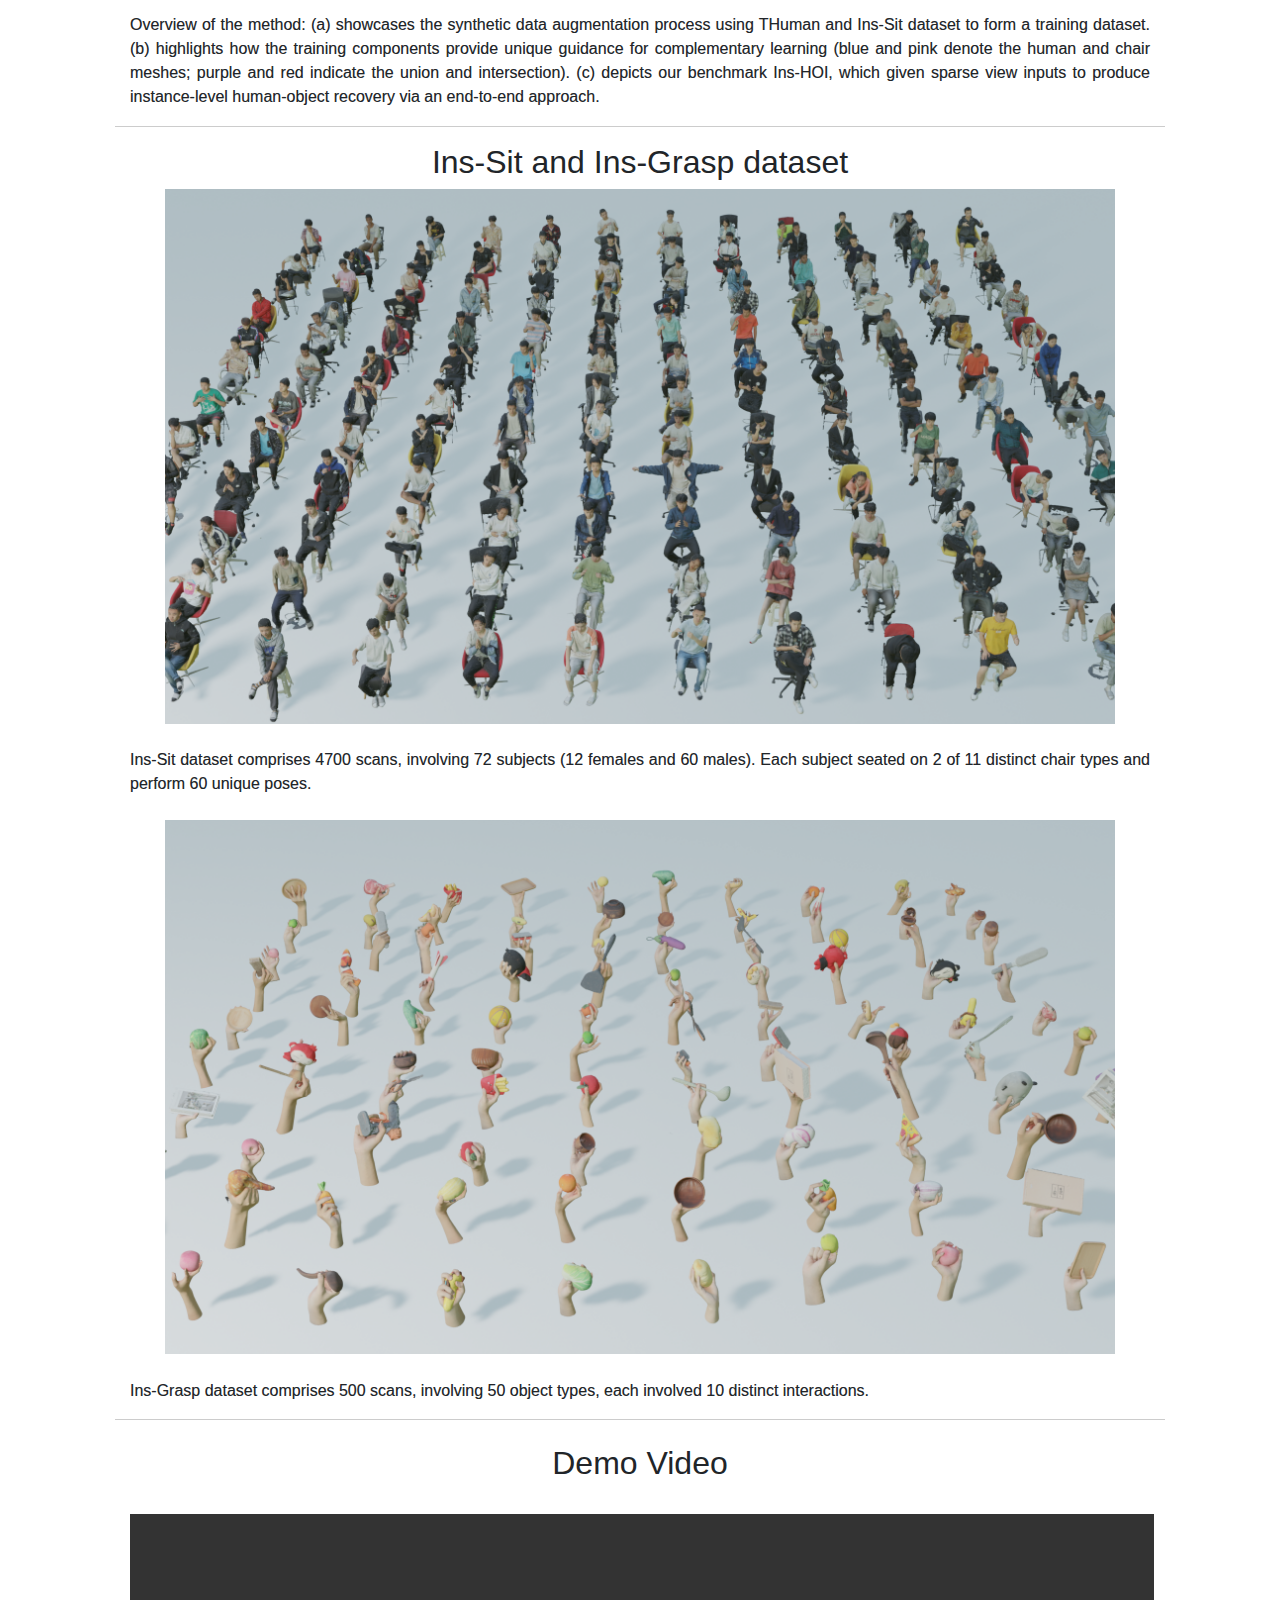
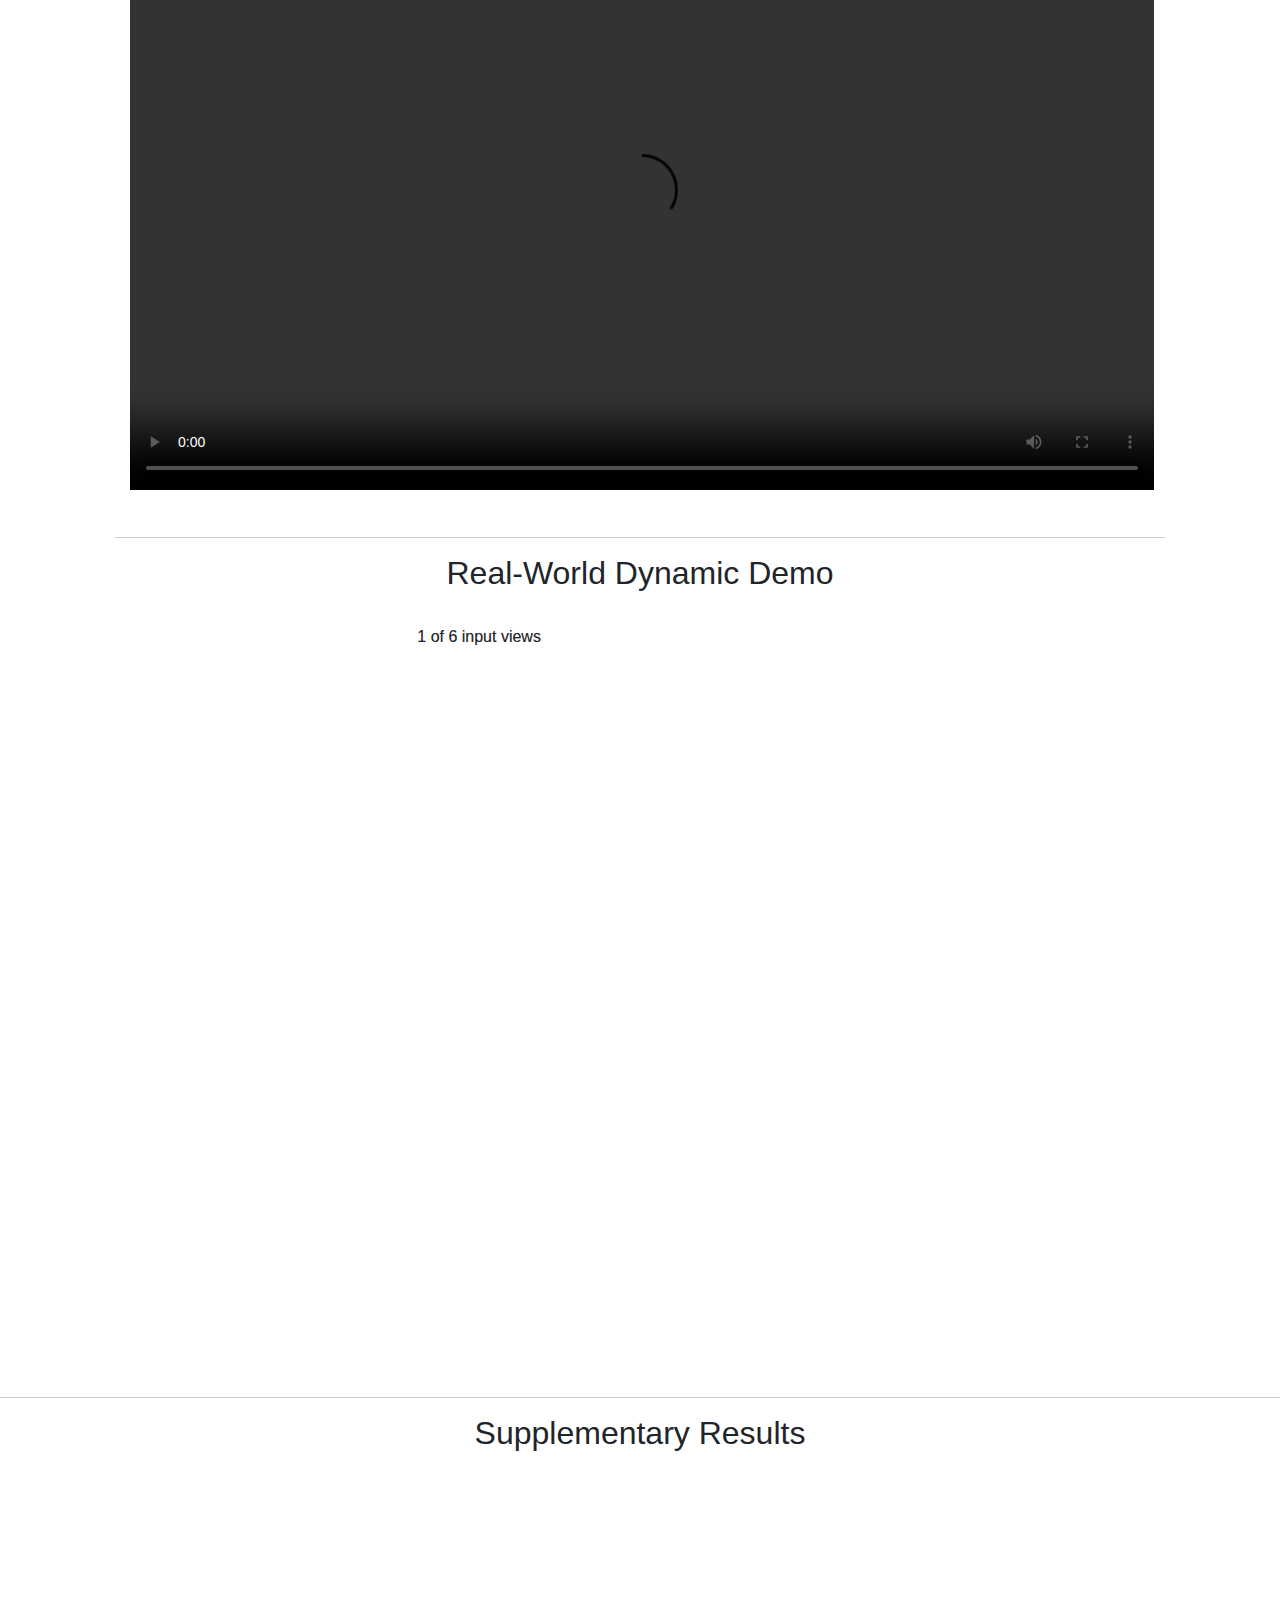
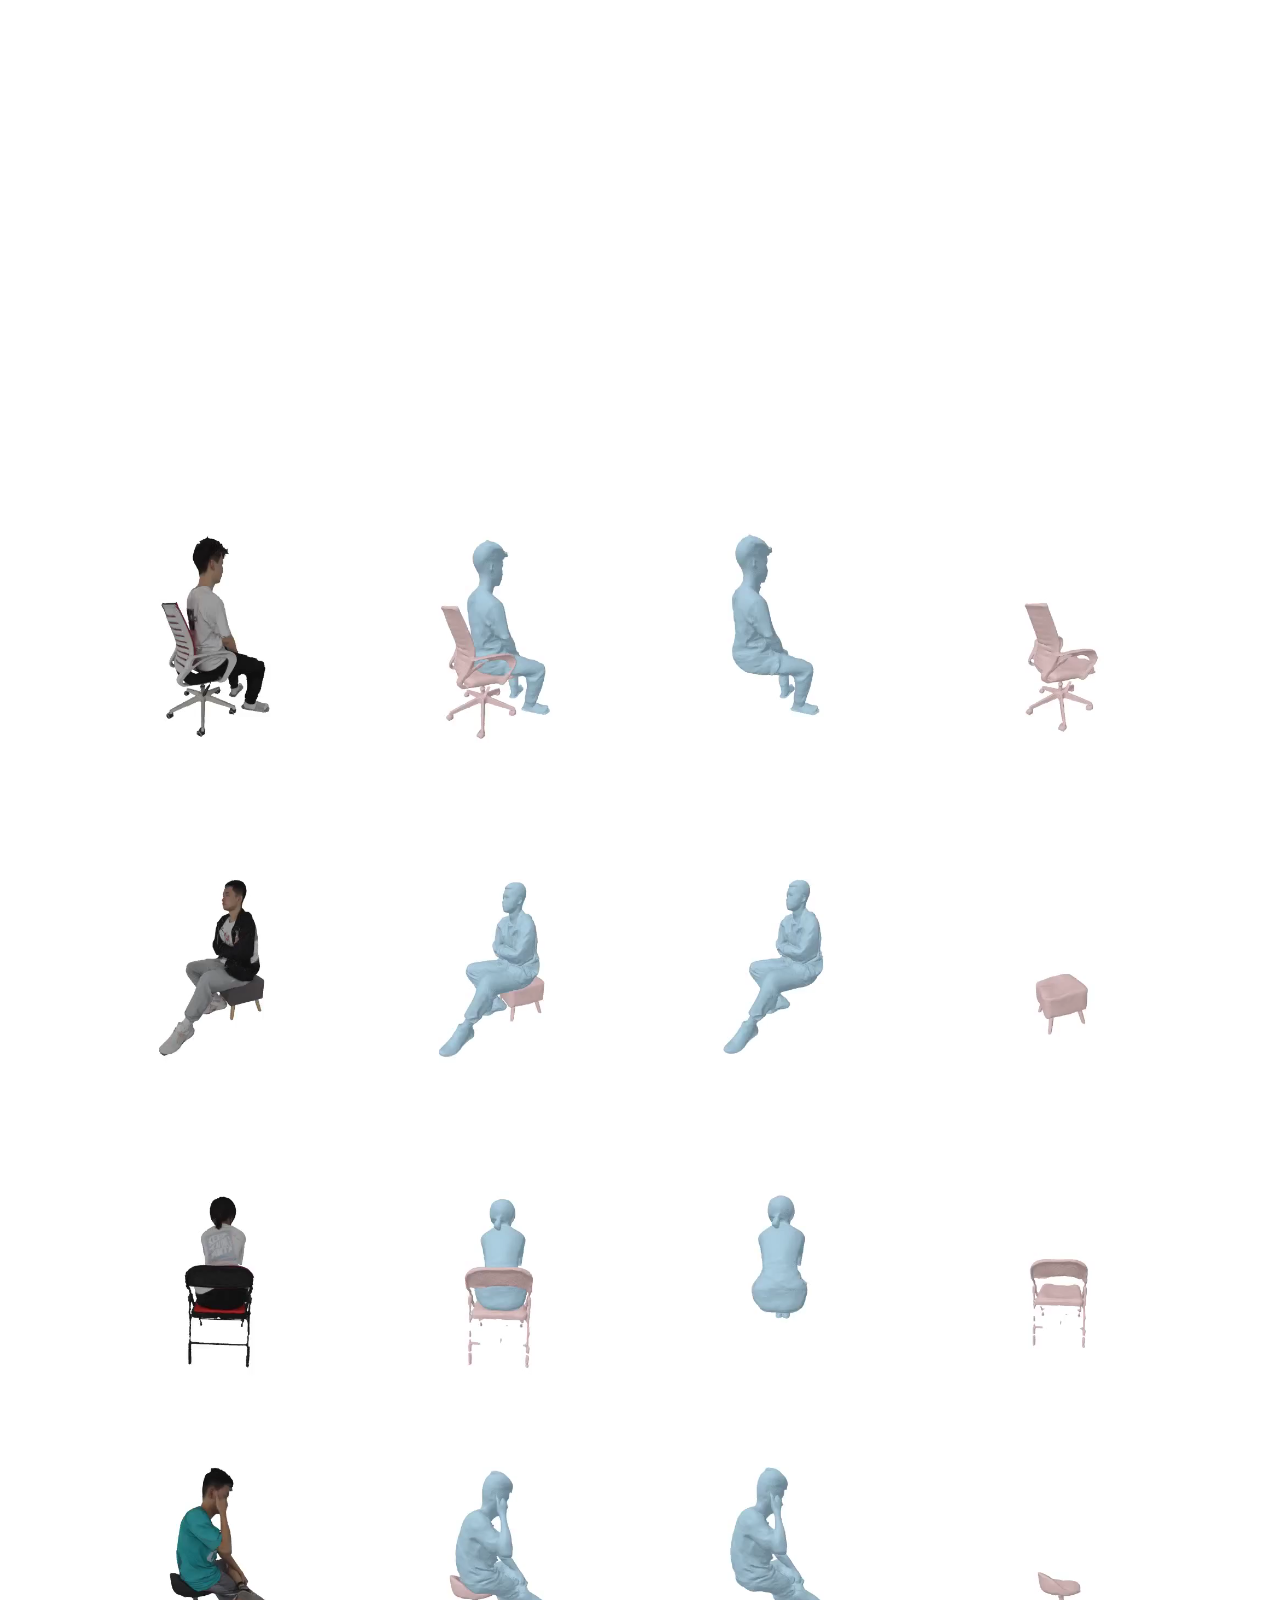
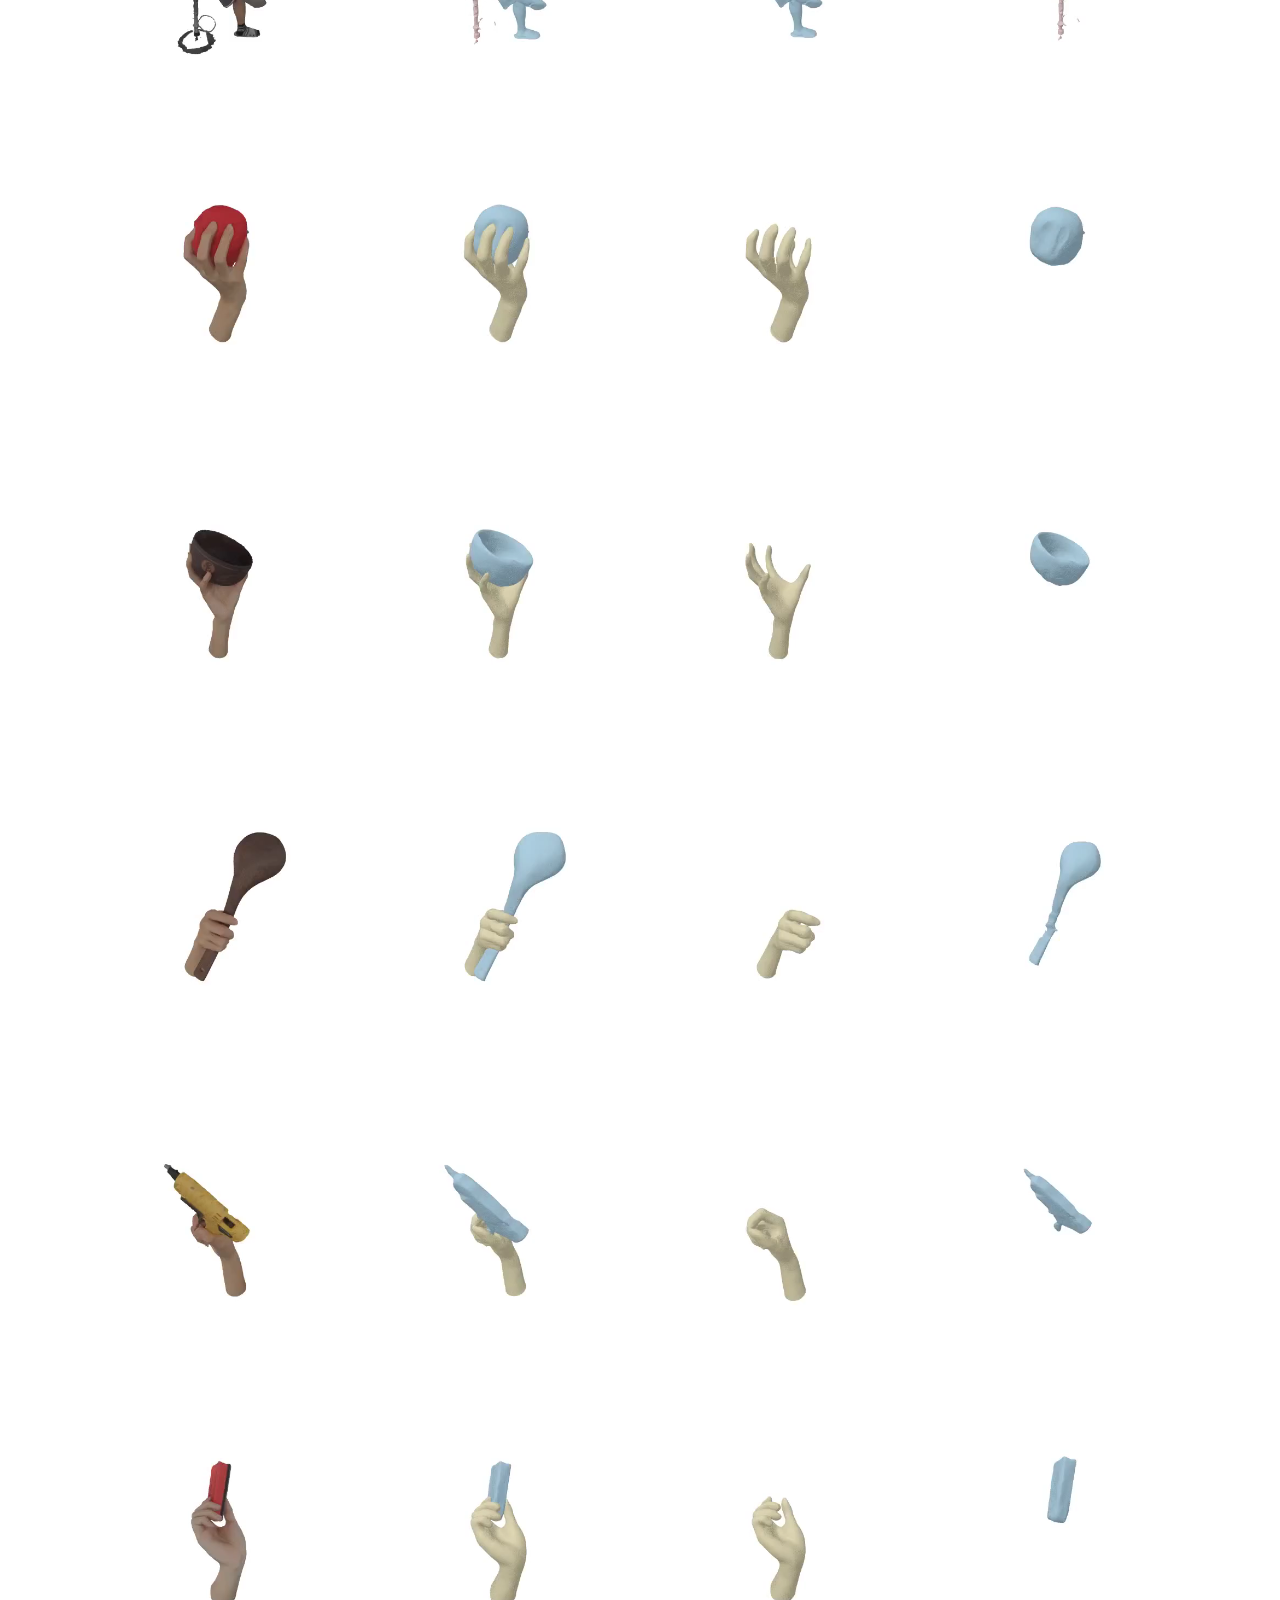
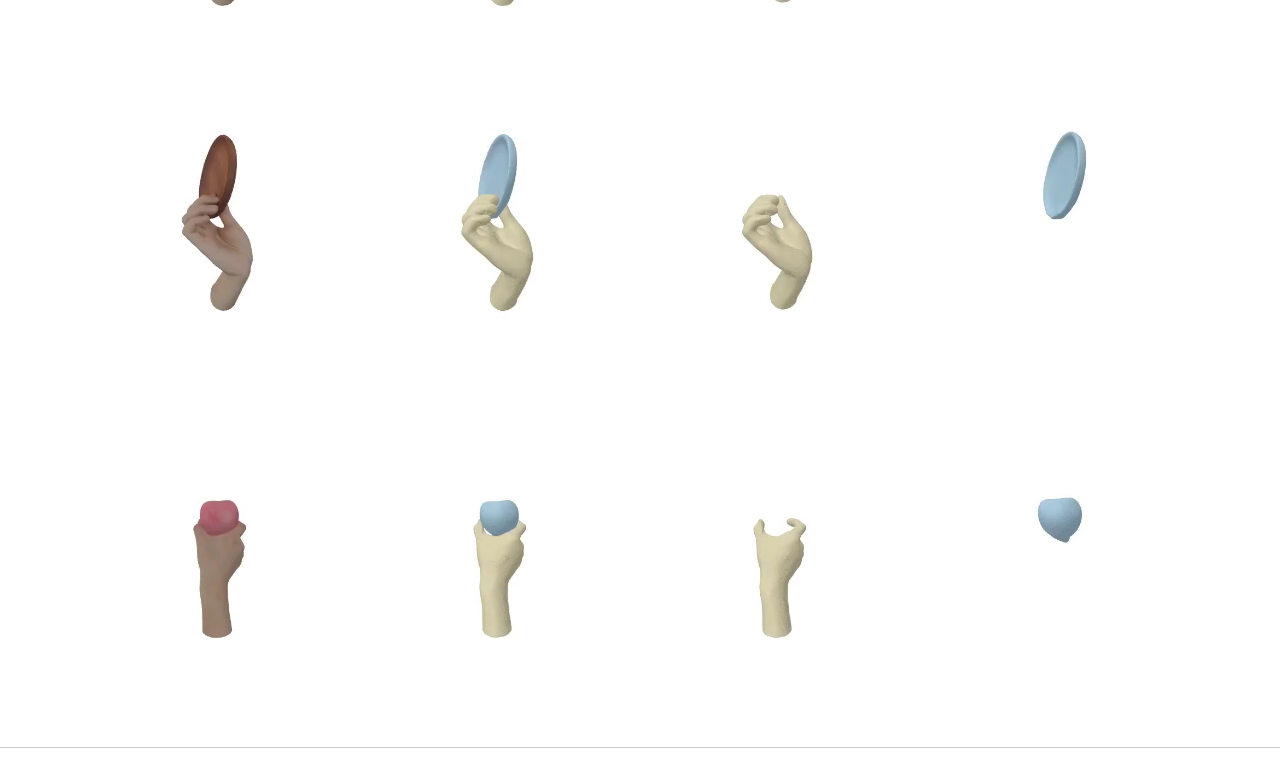
==== commit 34535f98: "Update index.html" ====
--- a/ins-hoi/index.html
+++ b/ins-hoi/index.html
@@ -120,7 +120,7 @@
 
   <div class="col-lg-12 col-md-12 col-sm-12 col-xl-12 text-center">
     <video controls="controls" width="1024" height="576">
-      <source src="https://media.githubusercontent.com/media/jiajunzhang16/jiajunzhang16/github.io/ins-hoi/assets/ins-hoi_supp.mp4" type="video/mp4">
+      <source src="https://media.githubusercontent.com/media/jiajunzhang16/jiajunzhang16.github.io/ins-hoi/assets/ins-hoi_supp.mp4" type="video/mp4">
     </video>
     <p>&nbsp;</p>
   </div>
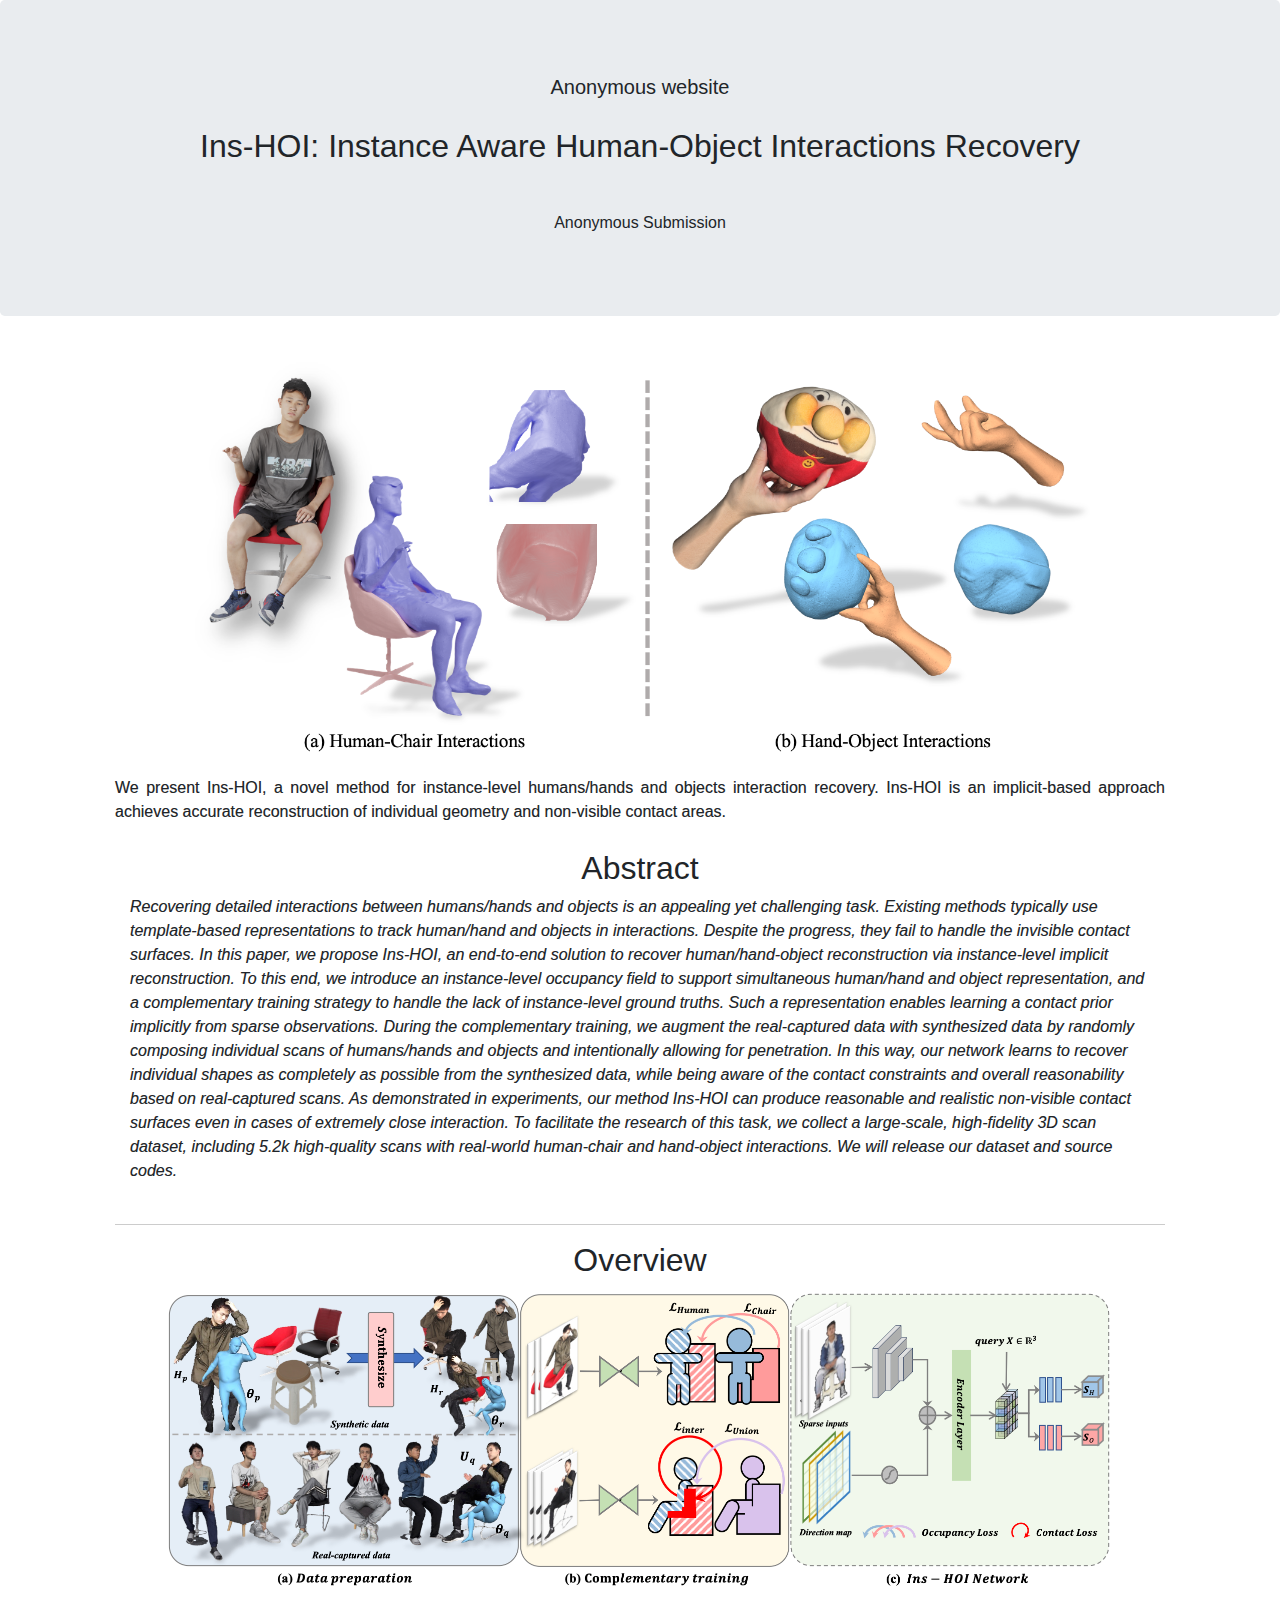
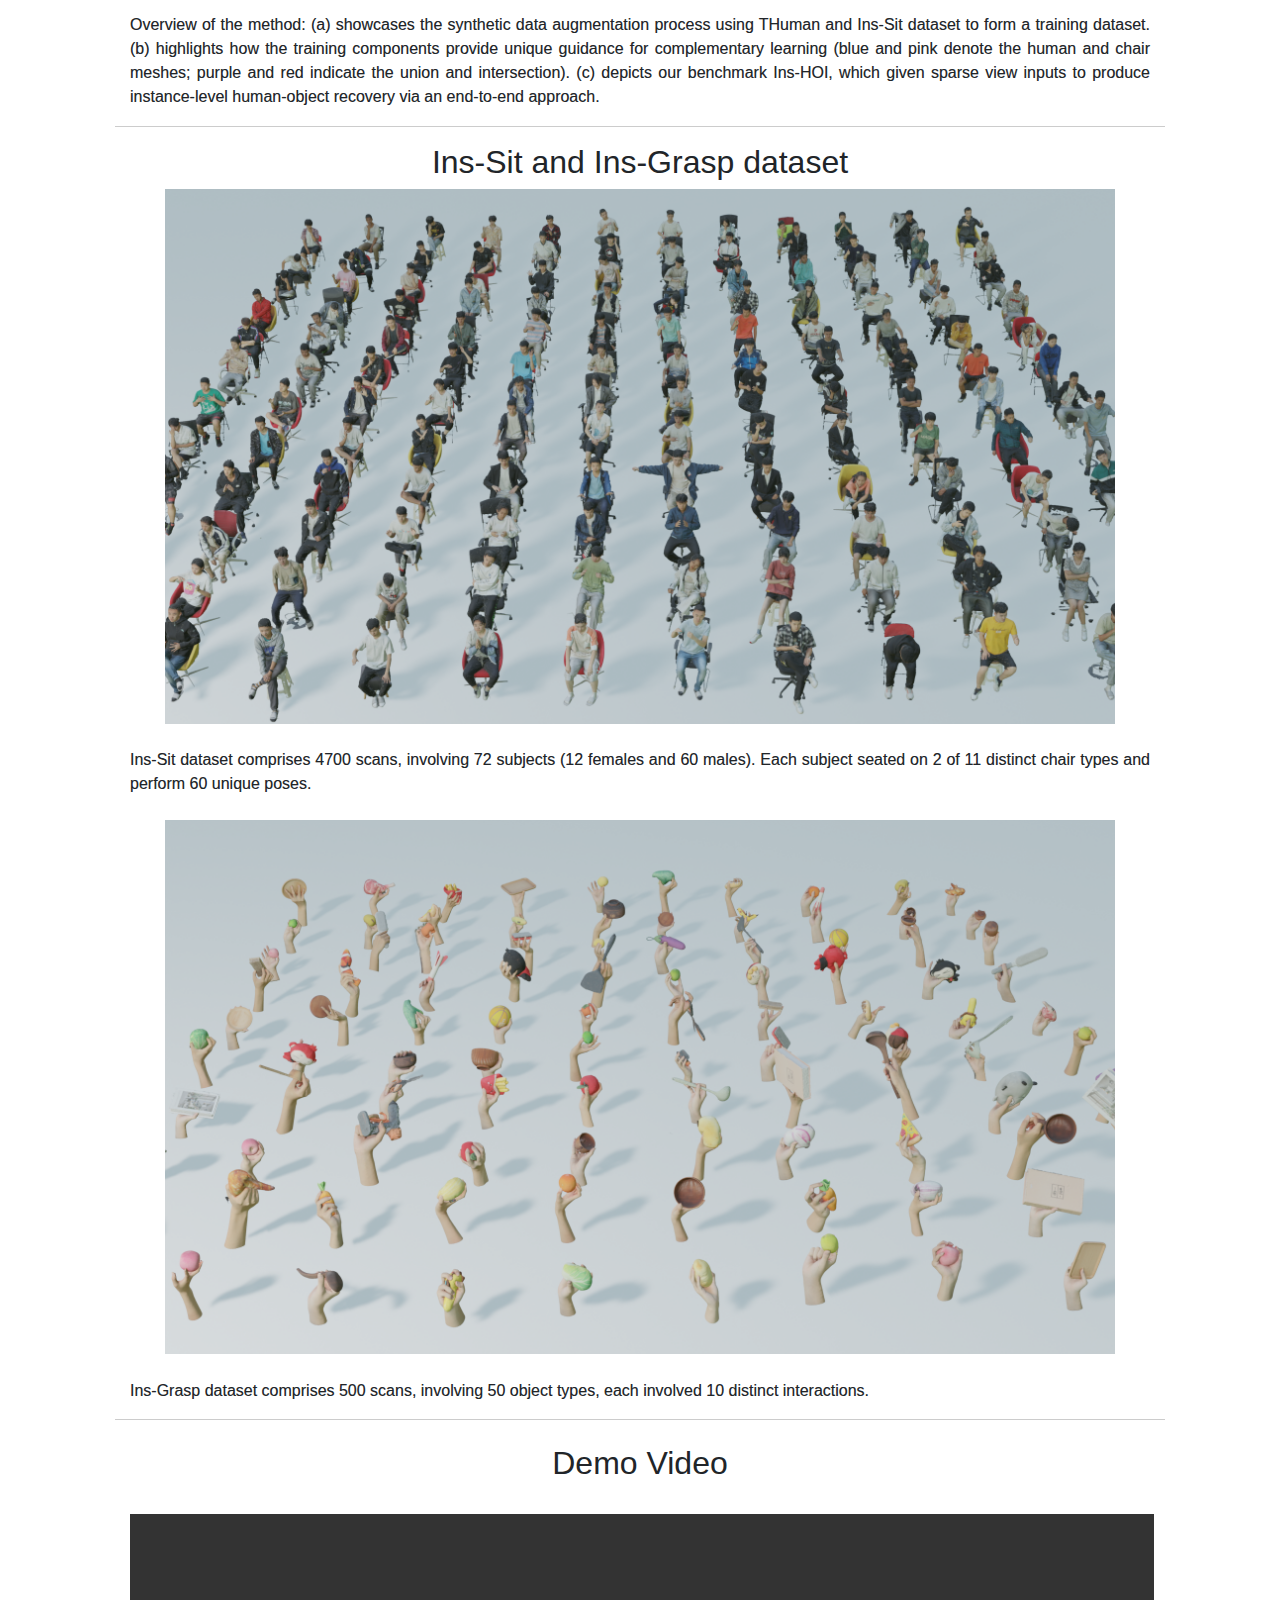
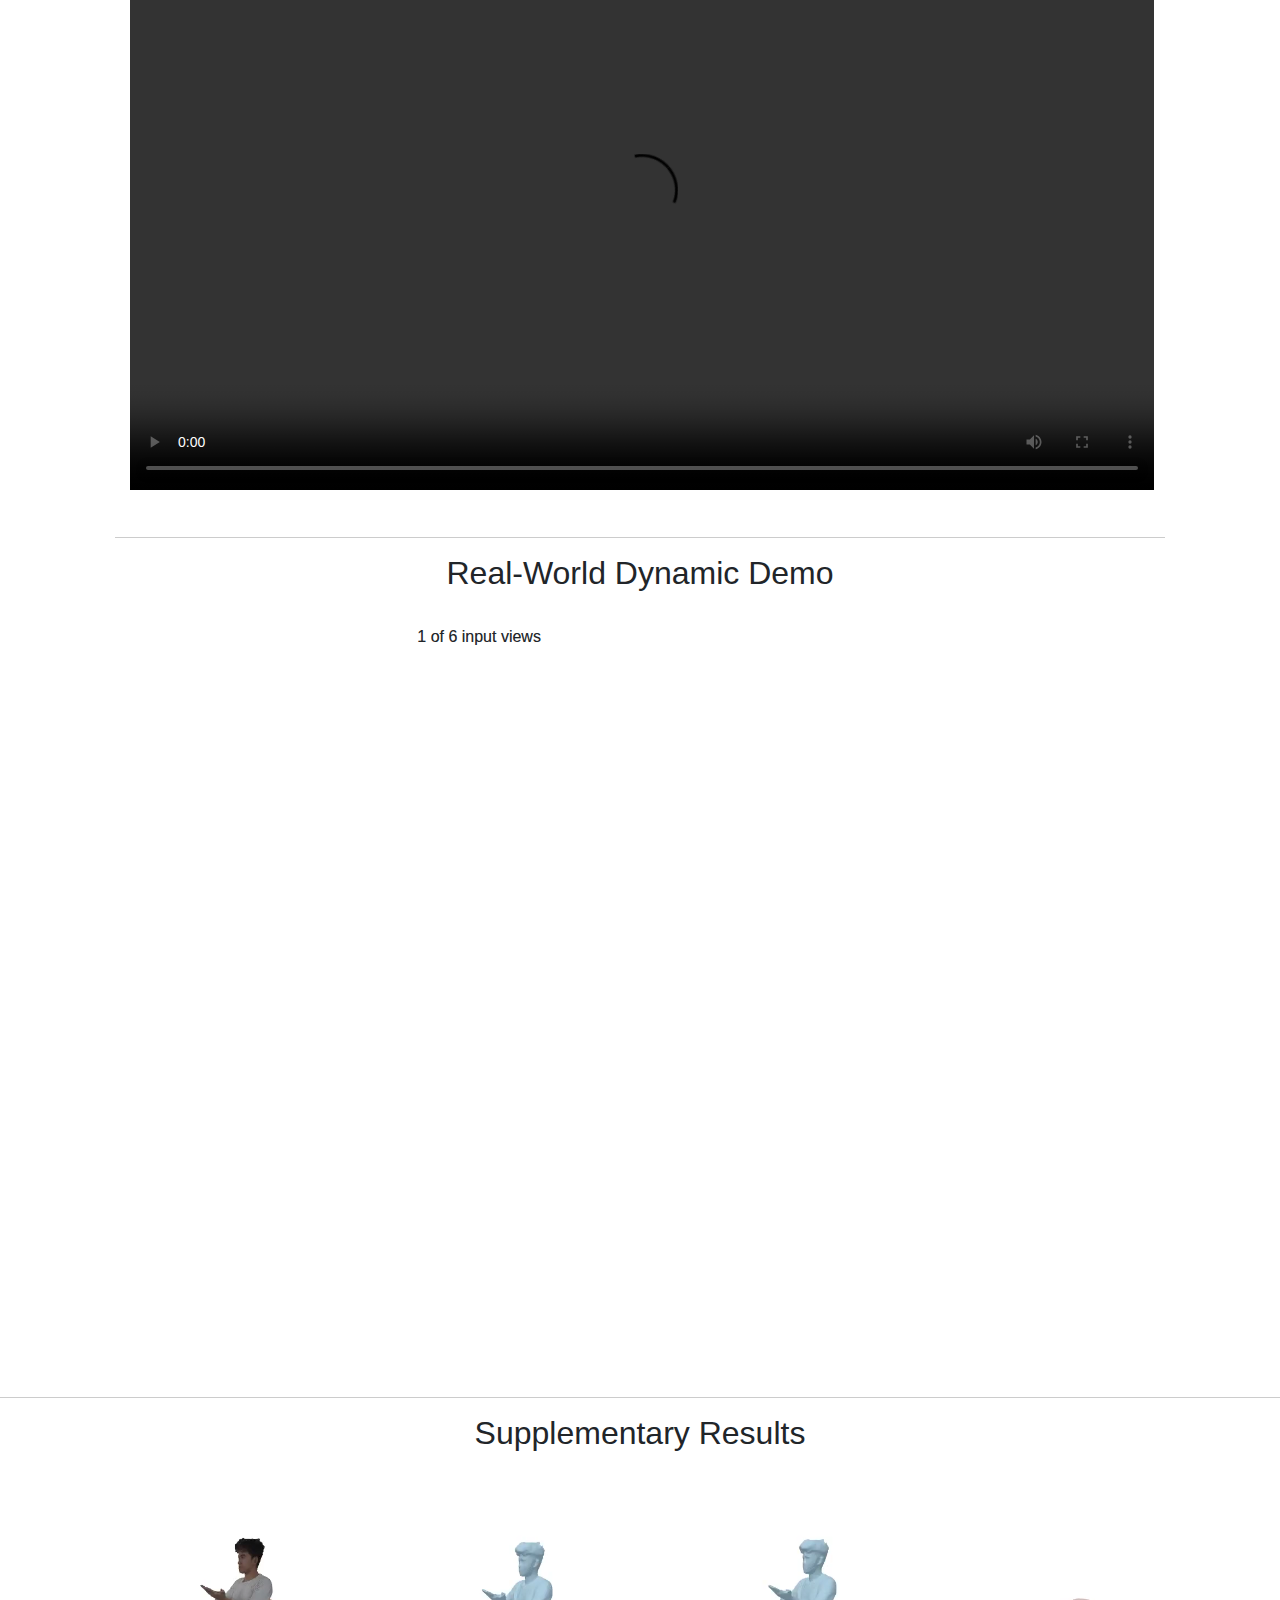
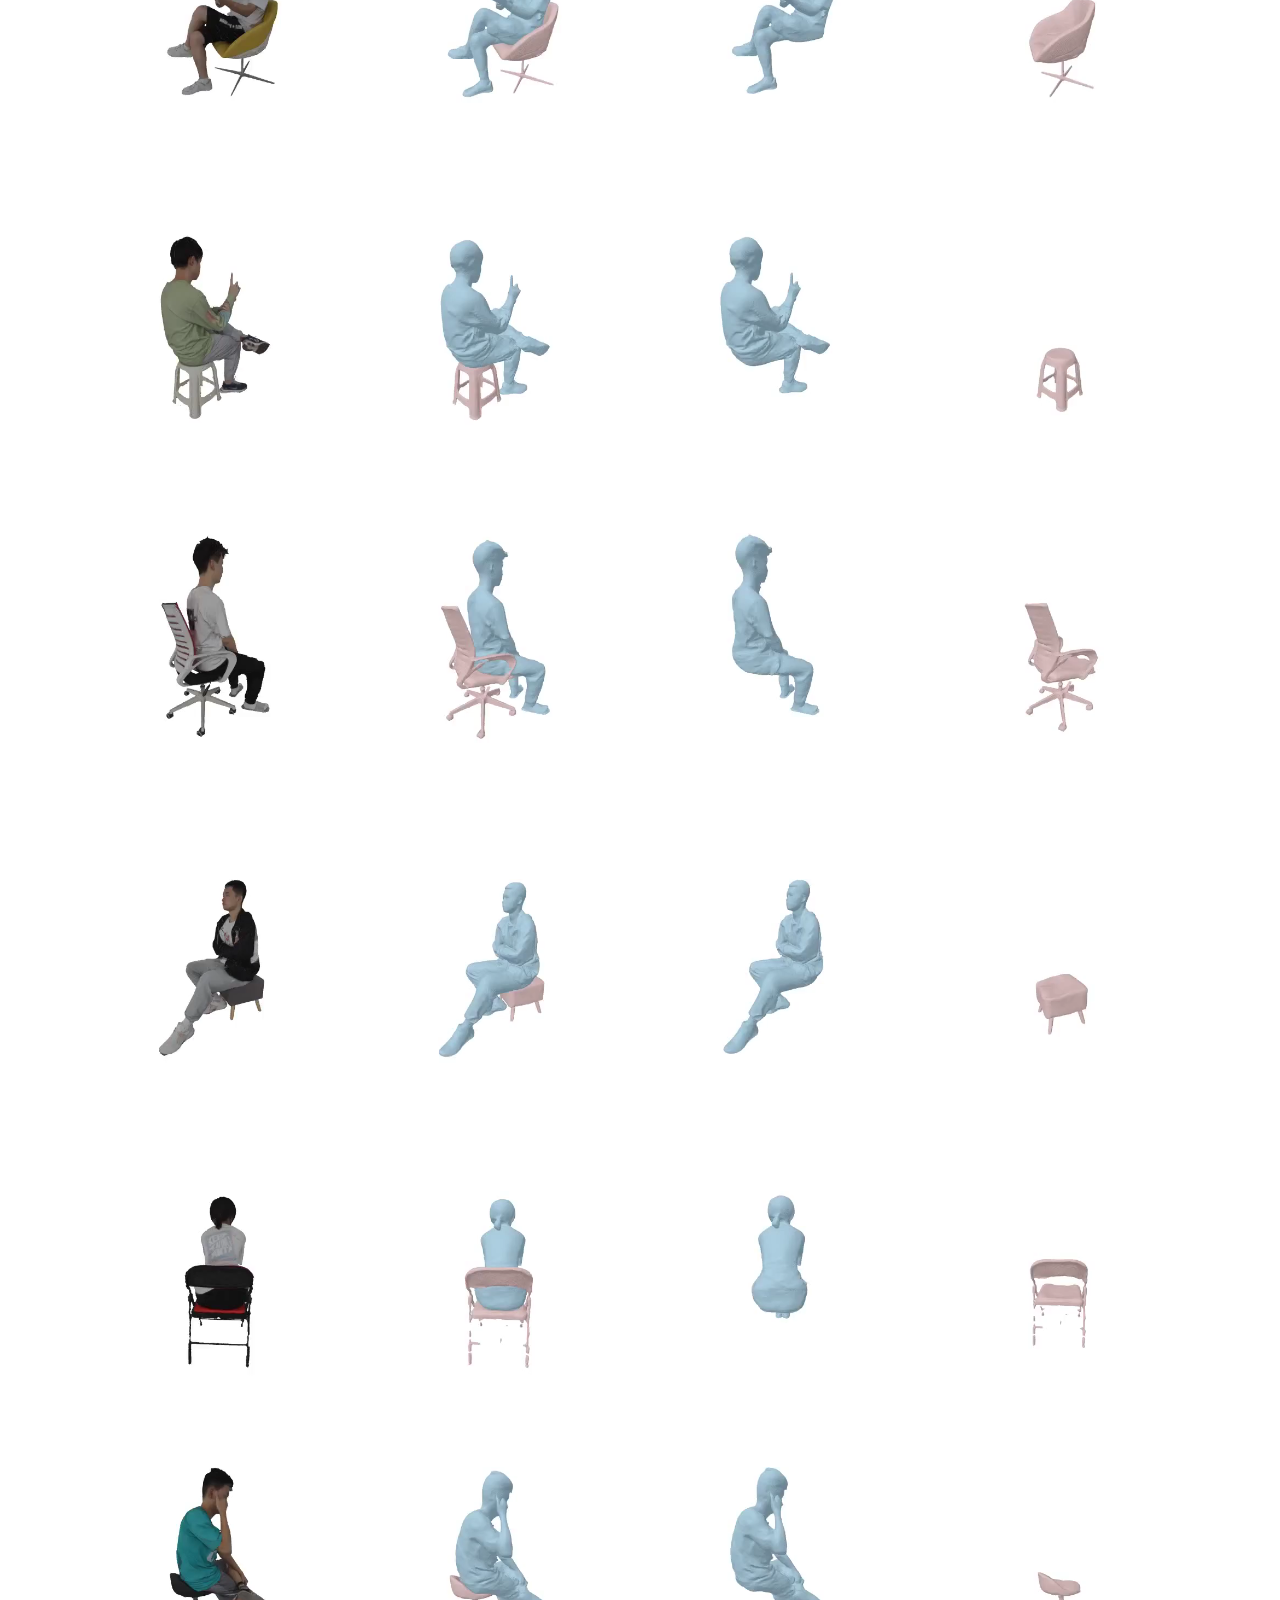
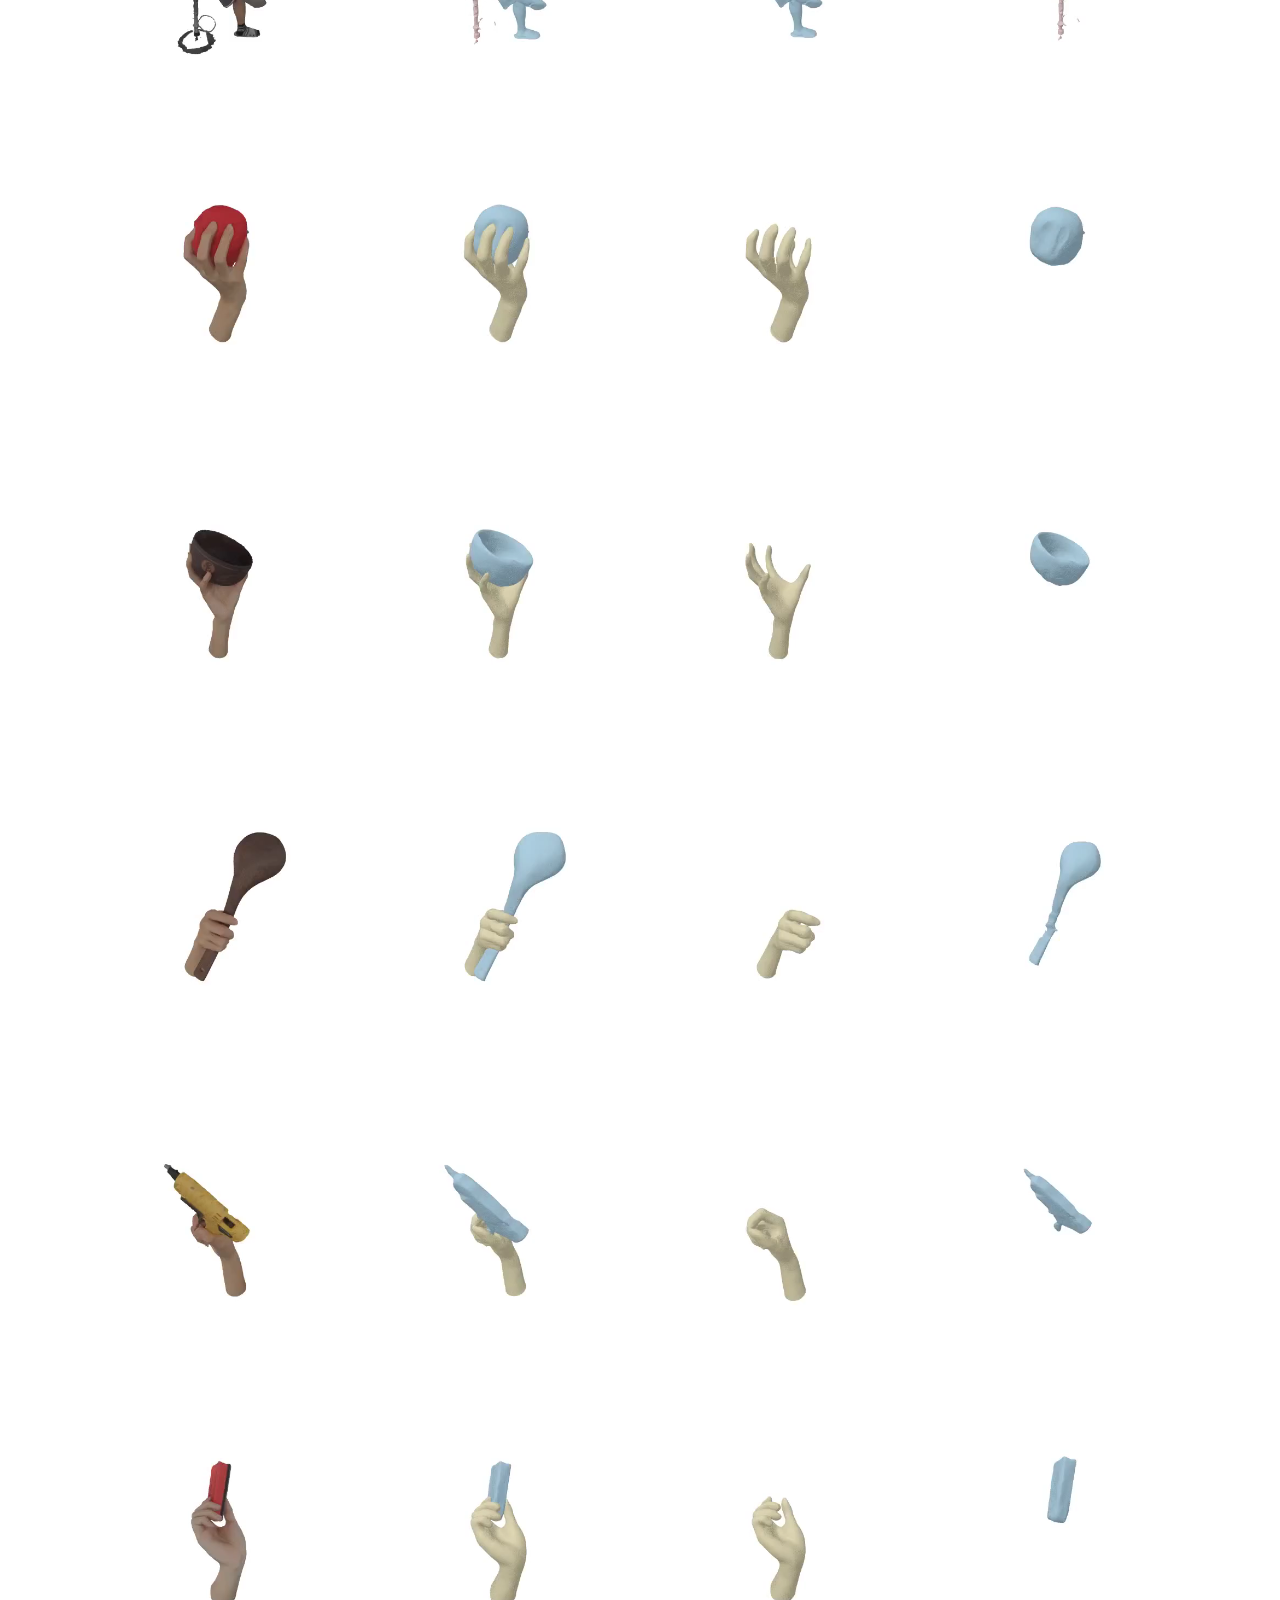
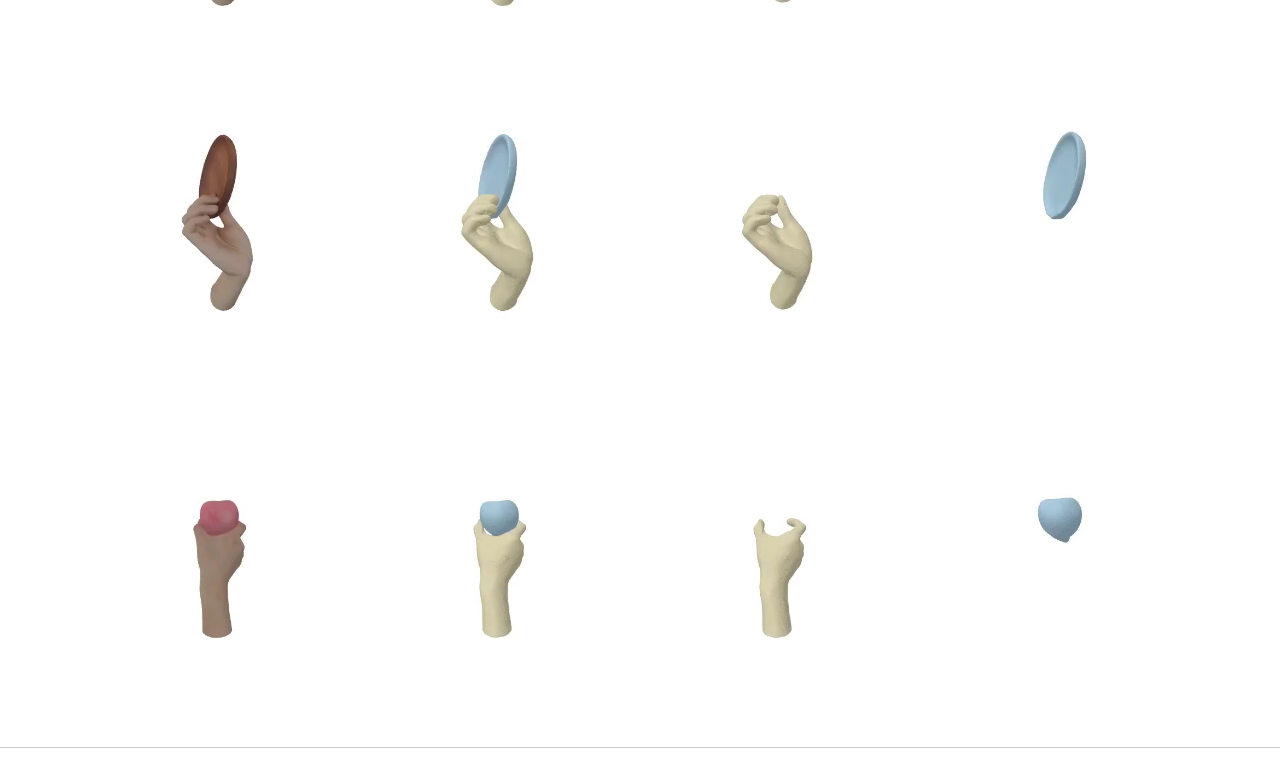
==== commit b3bfbd04: "Update index.html" ====
--- a/ins-hoi/index.html
+++ b/ins-hoi/index.html
@@ -120,7 +120,7 @@
 
   <div class="col-lg-12 col-md-12 col-sm-12 col-xl-12 text-center">
     <video controls="controls" width="1024" height="576">
-      <source src="https://media.githubusercontent.com/media/jiajunzhang16/jiajunzhang16.github.io/ins-hoi/assets/ins-hoi_supp.mp4" type="video/mp4">
+      <source src="https://github.com/jiajunzhang16/jiajunzhang16.github.io/raw/main/ins-hoi/assets/ins-hoi_supp.mp4" type="video/mp4">
     </video>
     <p>&nbsp;</p>
   </div>
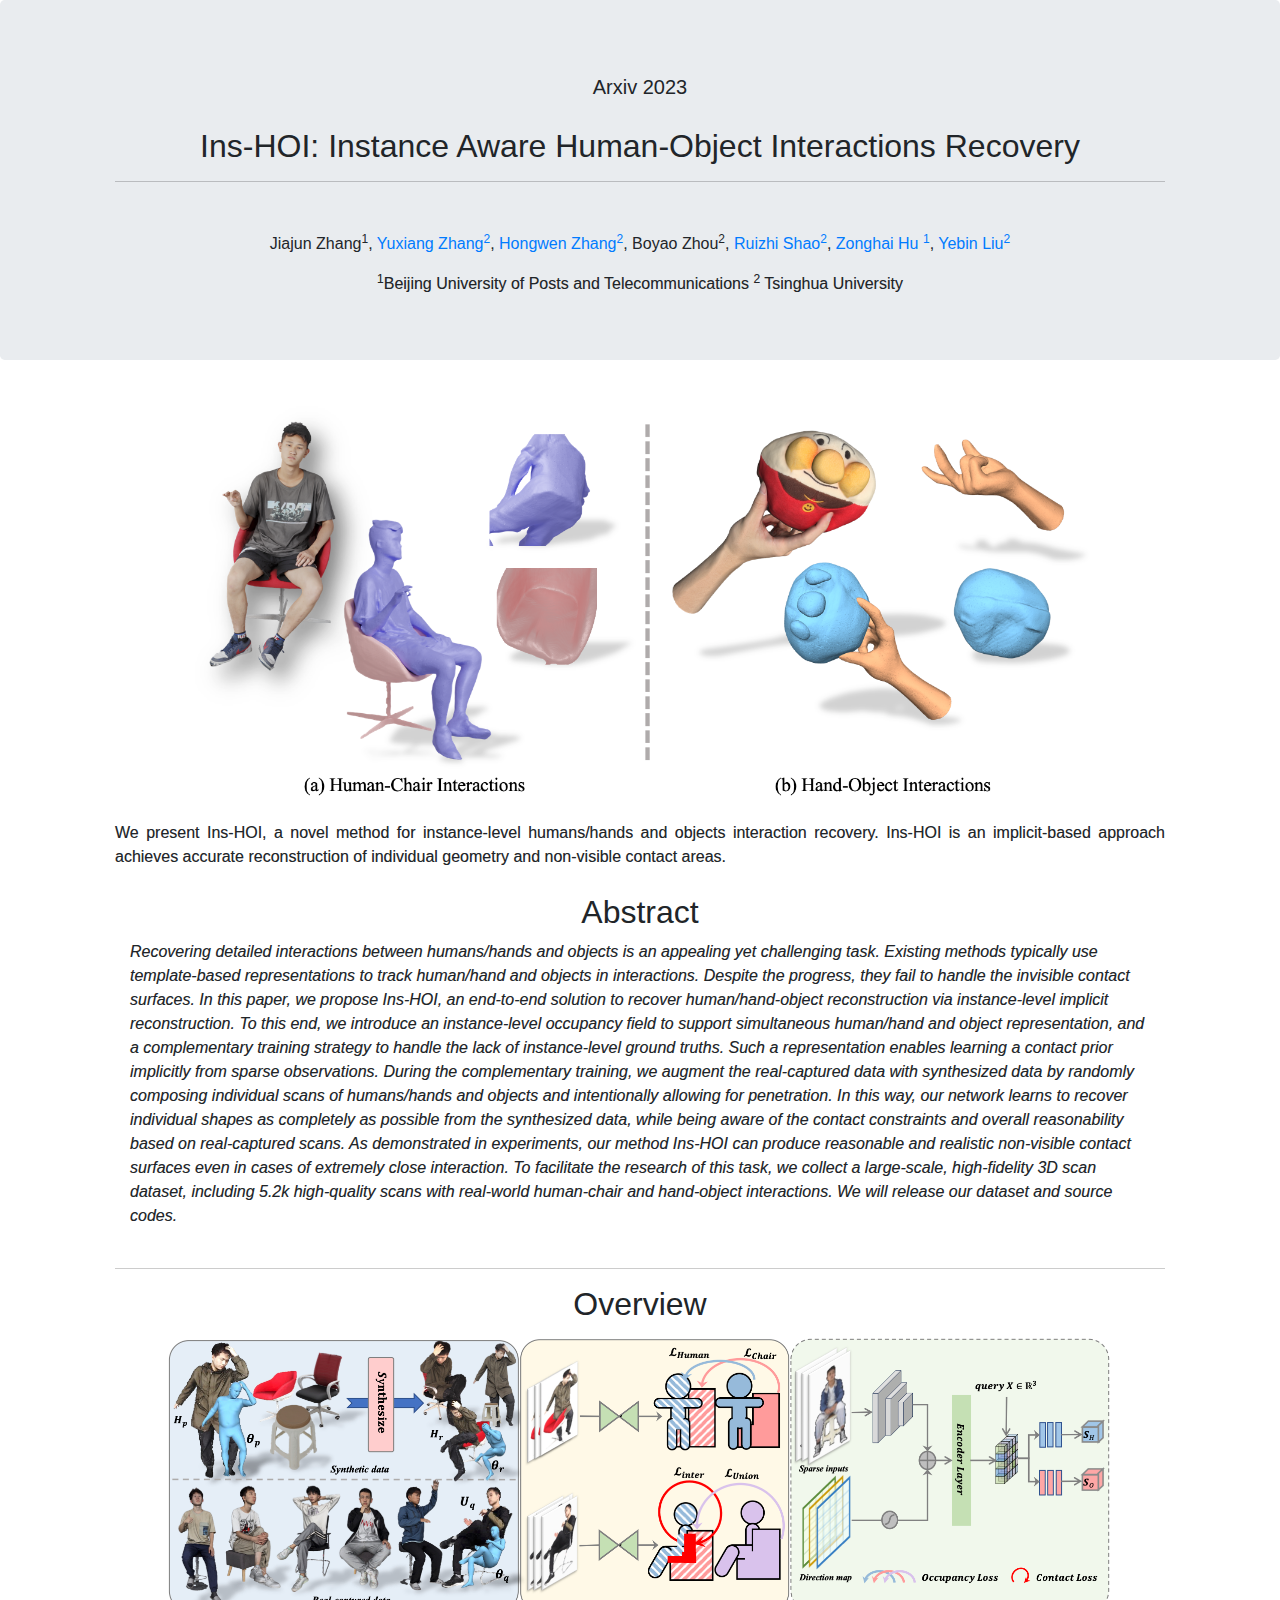
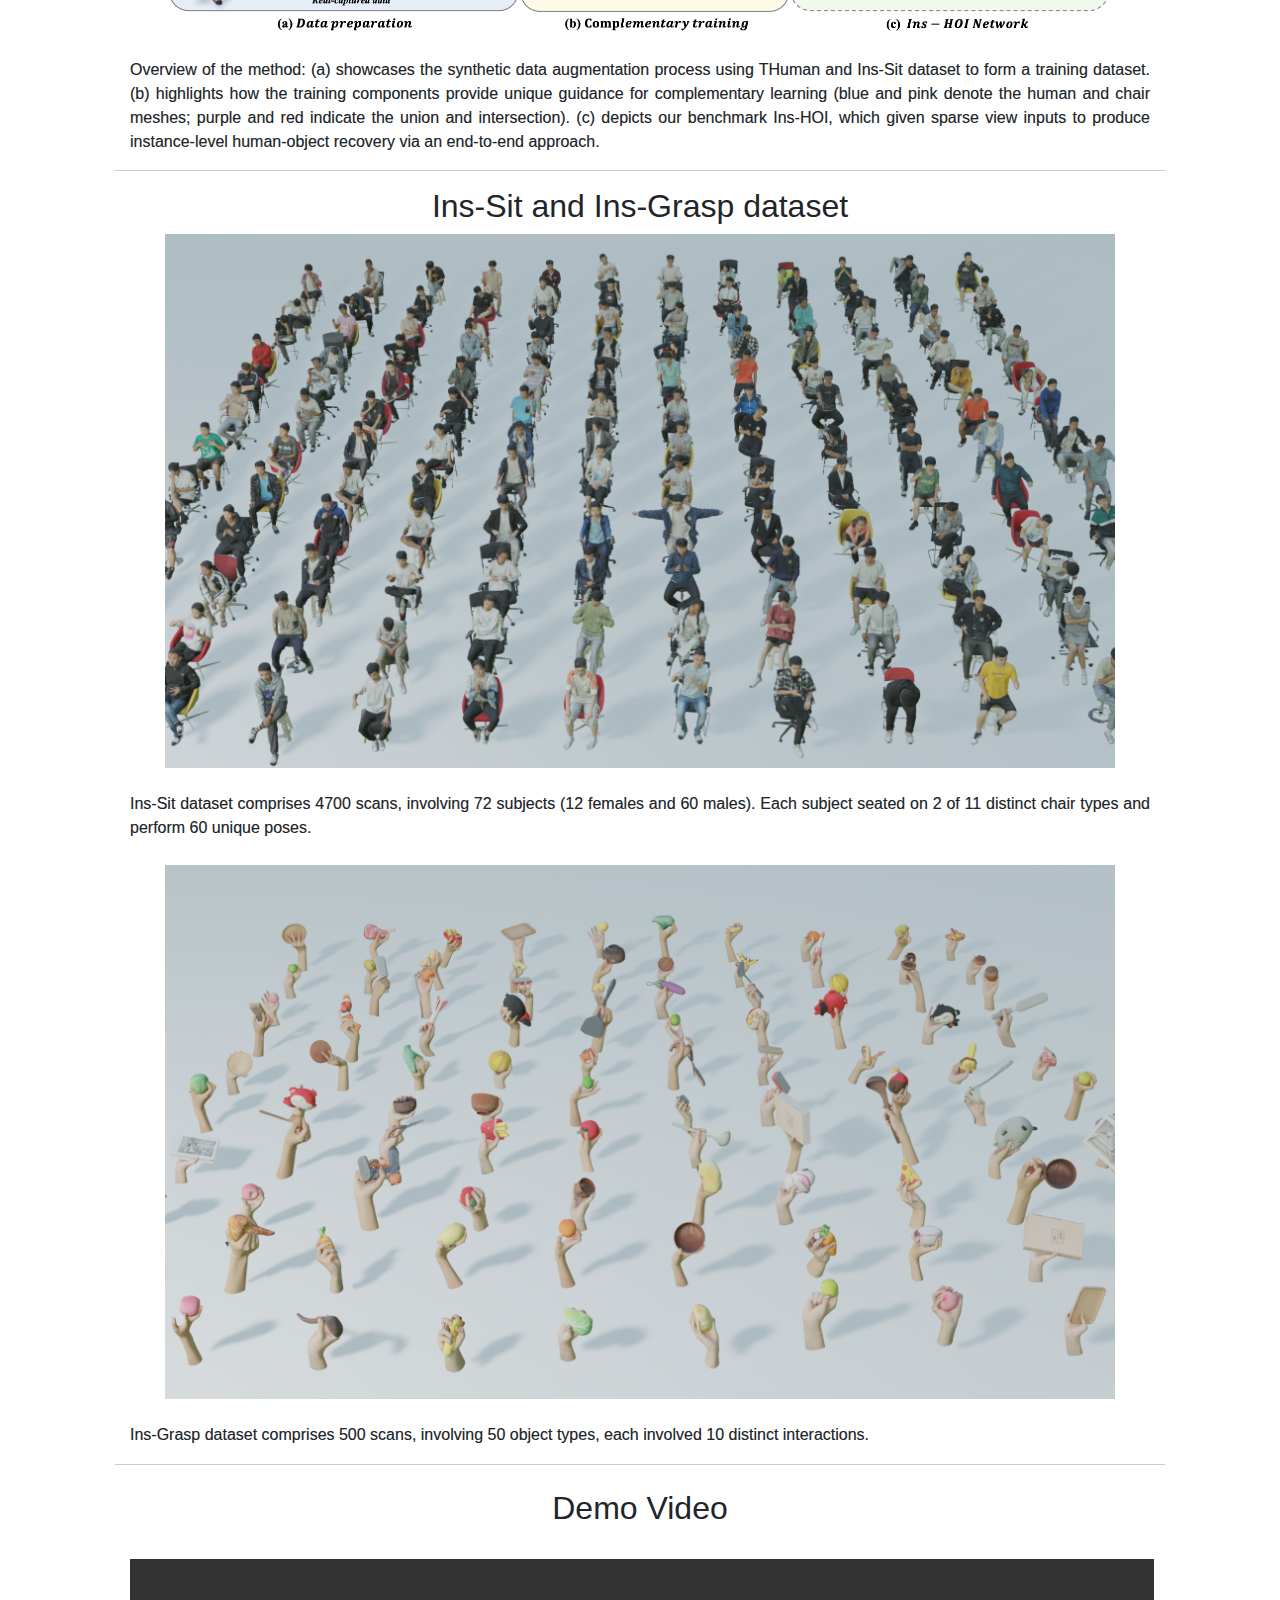
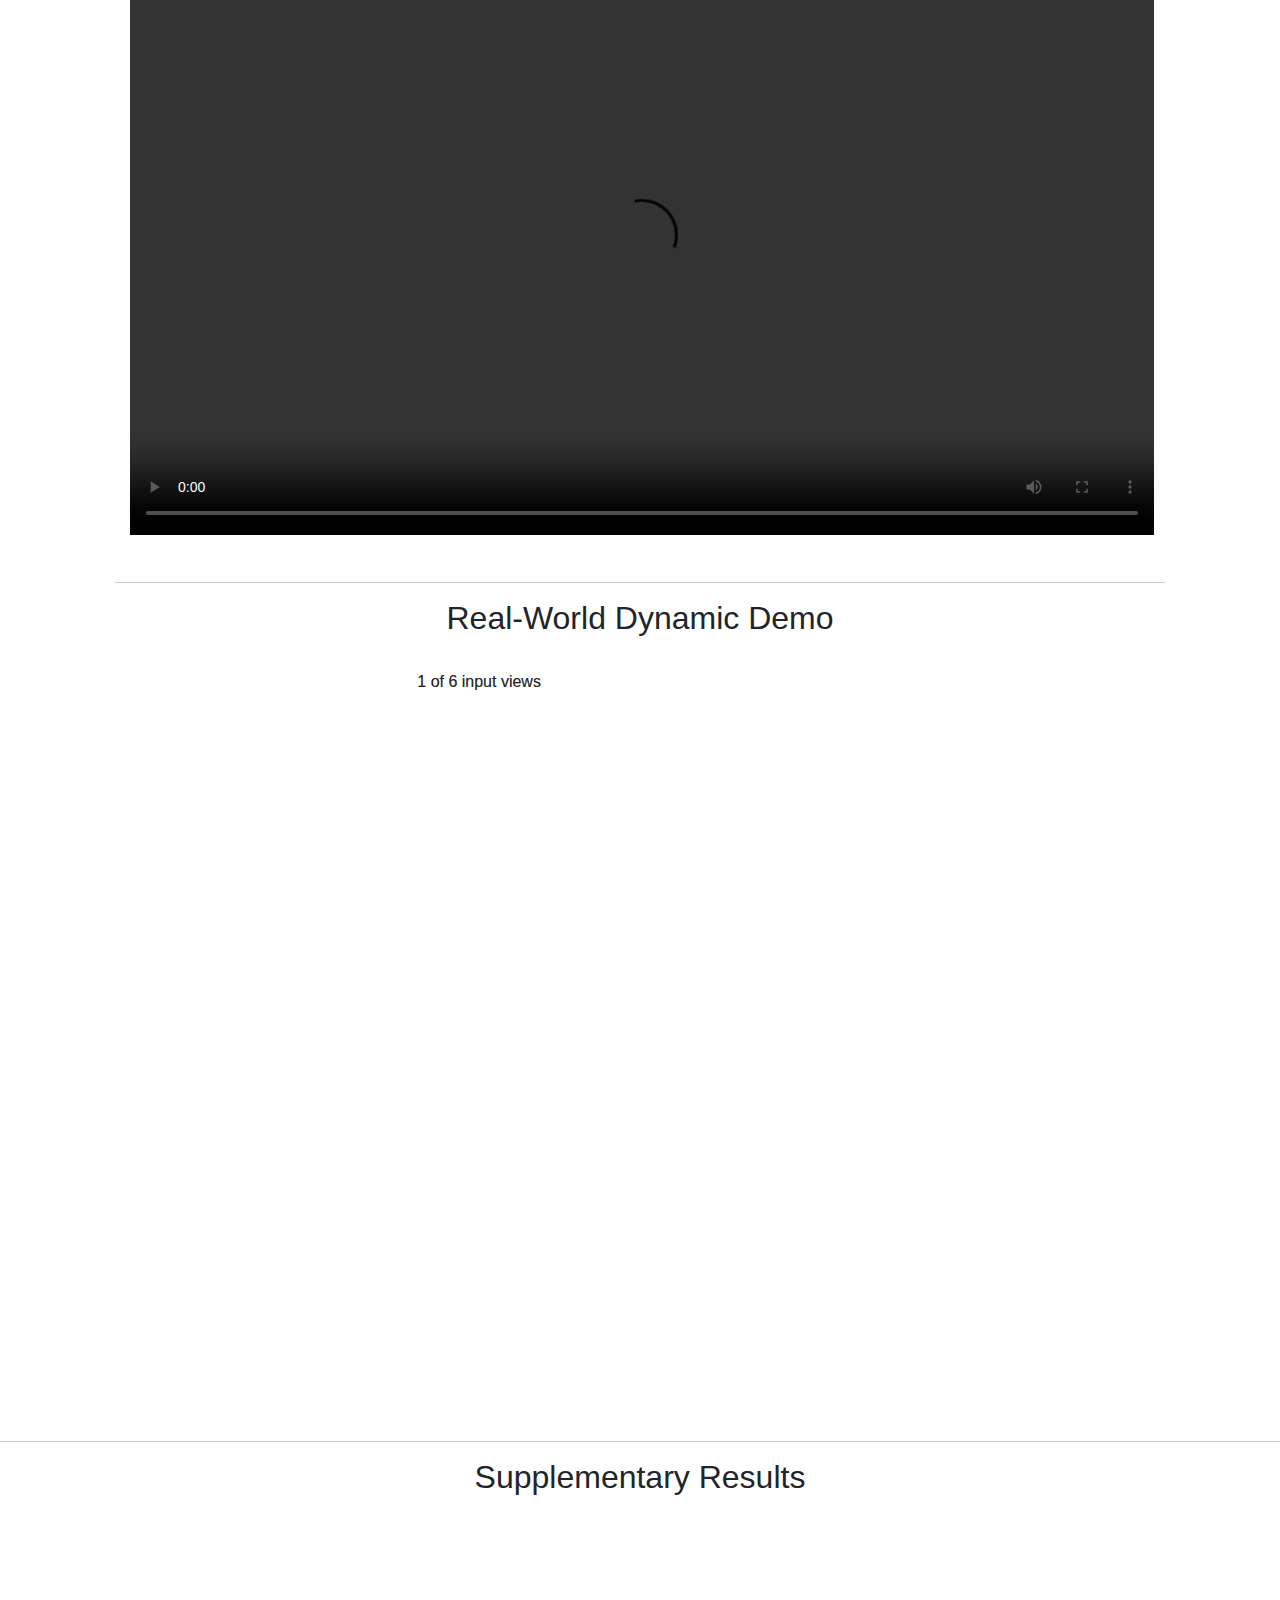
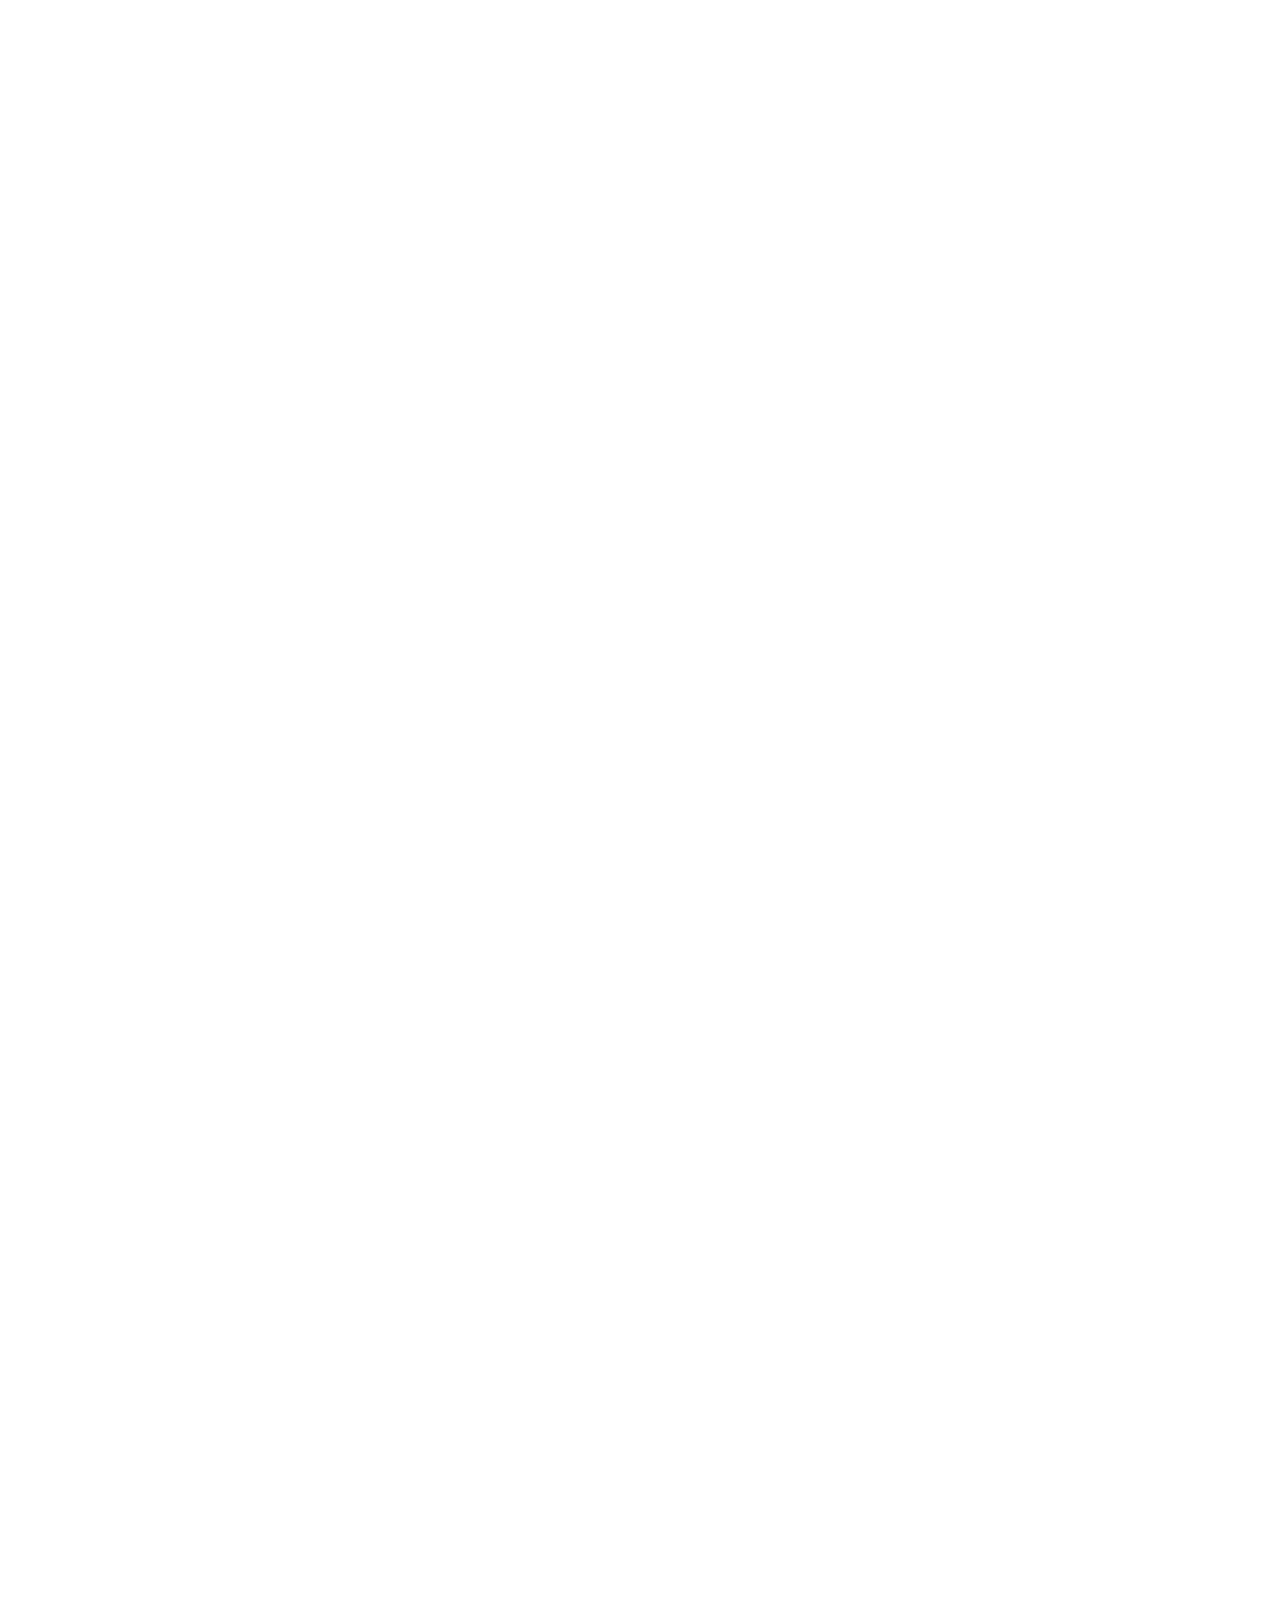
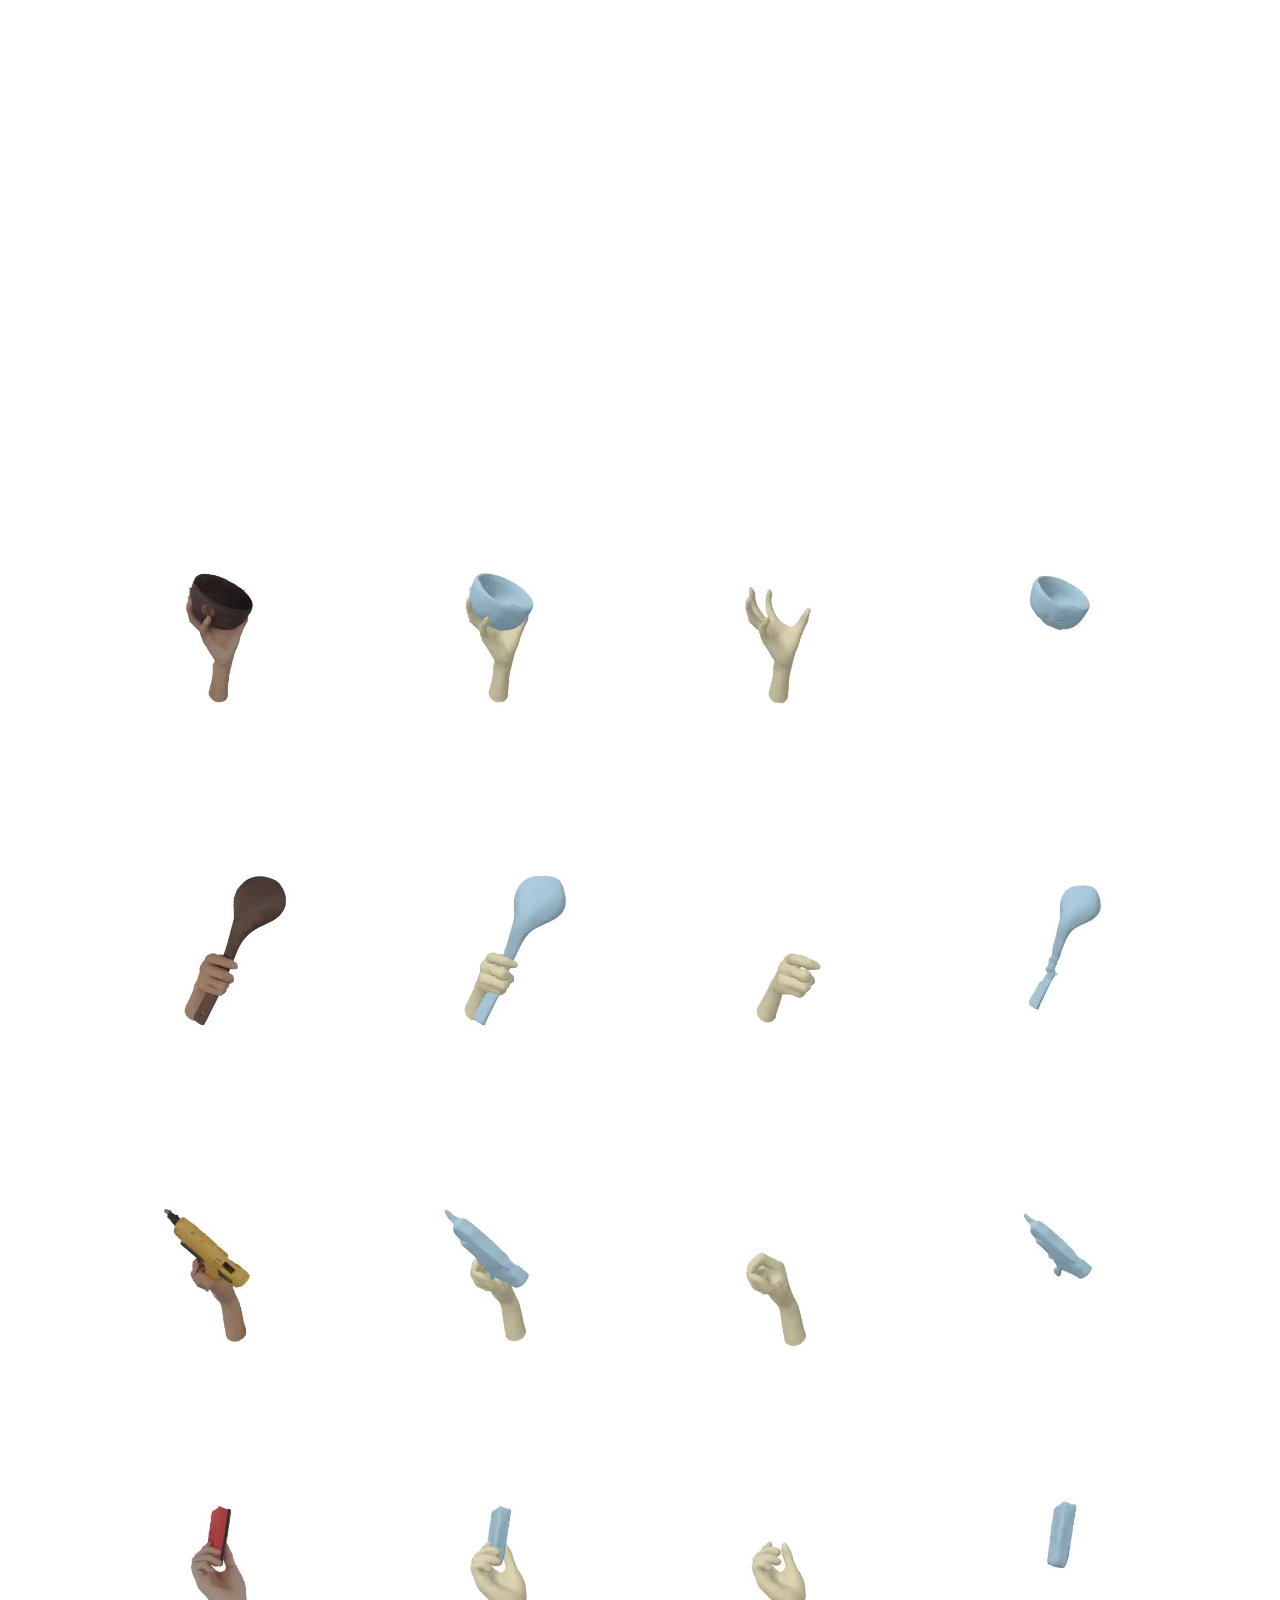
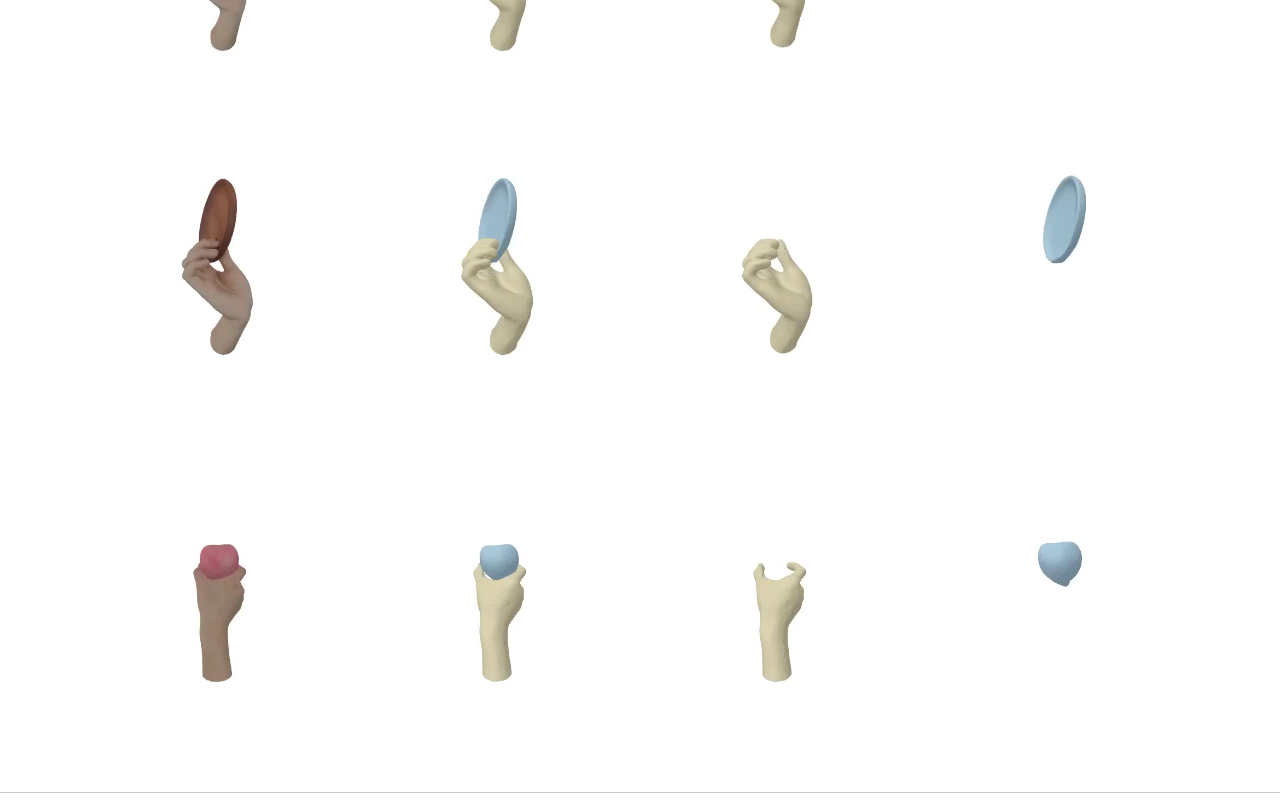
==== commit 241ae2e2: "Add files via upload" ====
--- a/ins-hoi/index.html
+++ b/ins-hoi/index.html
@@ -17,11 +17,18 @@
     <div class="container">
       <div class="row">
         <div class="col-12">
-          <h5 class="text-center">Anonymous website</h5>
+          <!-- <h5 class="text-center">Anonymous website</h5> -->
+          <h5 class="text-center">Arxiv 2023</h5>
           <h2 class="text-center">Ins-HOI: Instance Aware Human-Object Interactions Recovery
-          </h1>
+          <!-- </h1> -->
+          <hr>
           <p class="text-center">&nbsp;</p>
-          <h6 class="text-center">Anonymous Submission</h6>
+          <!-- <h6 class="text-center">Anonymous Submission</h6> -->
+            <h6 class="text-center"> Jiajun Zhang<sup>1</sup>, <a href="https://zhangyux15.github.io/">Yuxiang Zhang<sup>2</a>, 
+            <a href="https://zhanghongwen.cn">Hongwen Zhang<sup>2</a>, Boyao Zhou<sup>2</sup>, 
+            <a href="https://dsaurus.github.io/saurus/">Ruizhi Shao<sup>2</a>, <a href="https://see.bupt.edu.cn/info/1049/2056.htm">Zonghai Hu <sup>1</a>,
+            <a href="https://liuyebin.com">Yebin Liu<sup>2</a></h6>
+          <p class="text-center"><sup>1</sup>Beijing University of Posts and Telecommunications <sup>2</sup> Tsinghua University </p>
         </div>
       </div>
     </div>
@@ -120,6 +127,7 @@
 
   <div class="col-lg-12 col-md-12 col-sm-12 col-xl-12 text-center">
     <video controls="controls" width="1024" height="576">
+      <!-- <source src="assets/ins-hoi_supp.mp4" type="video/mp4"> -->
       <source src="https://github.com/jiajunzhang16/jiajunzhang16.github.io/raw/main/ins-hoi/assets/ins-hoi_supp.mp4" type="video/mp4">
     </video>
     <p>&nbsp;</p>
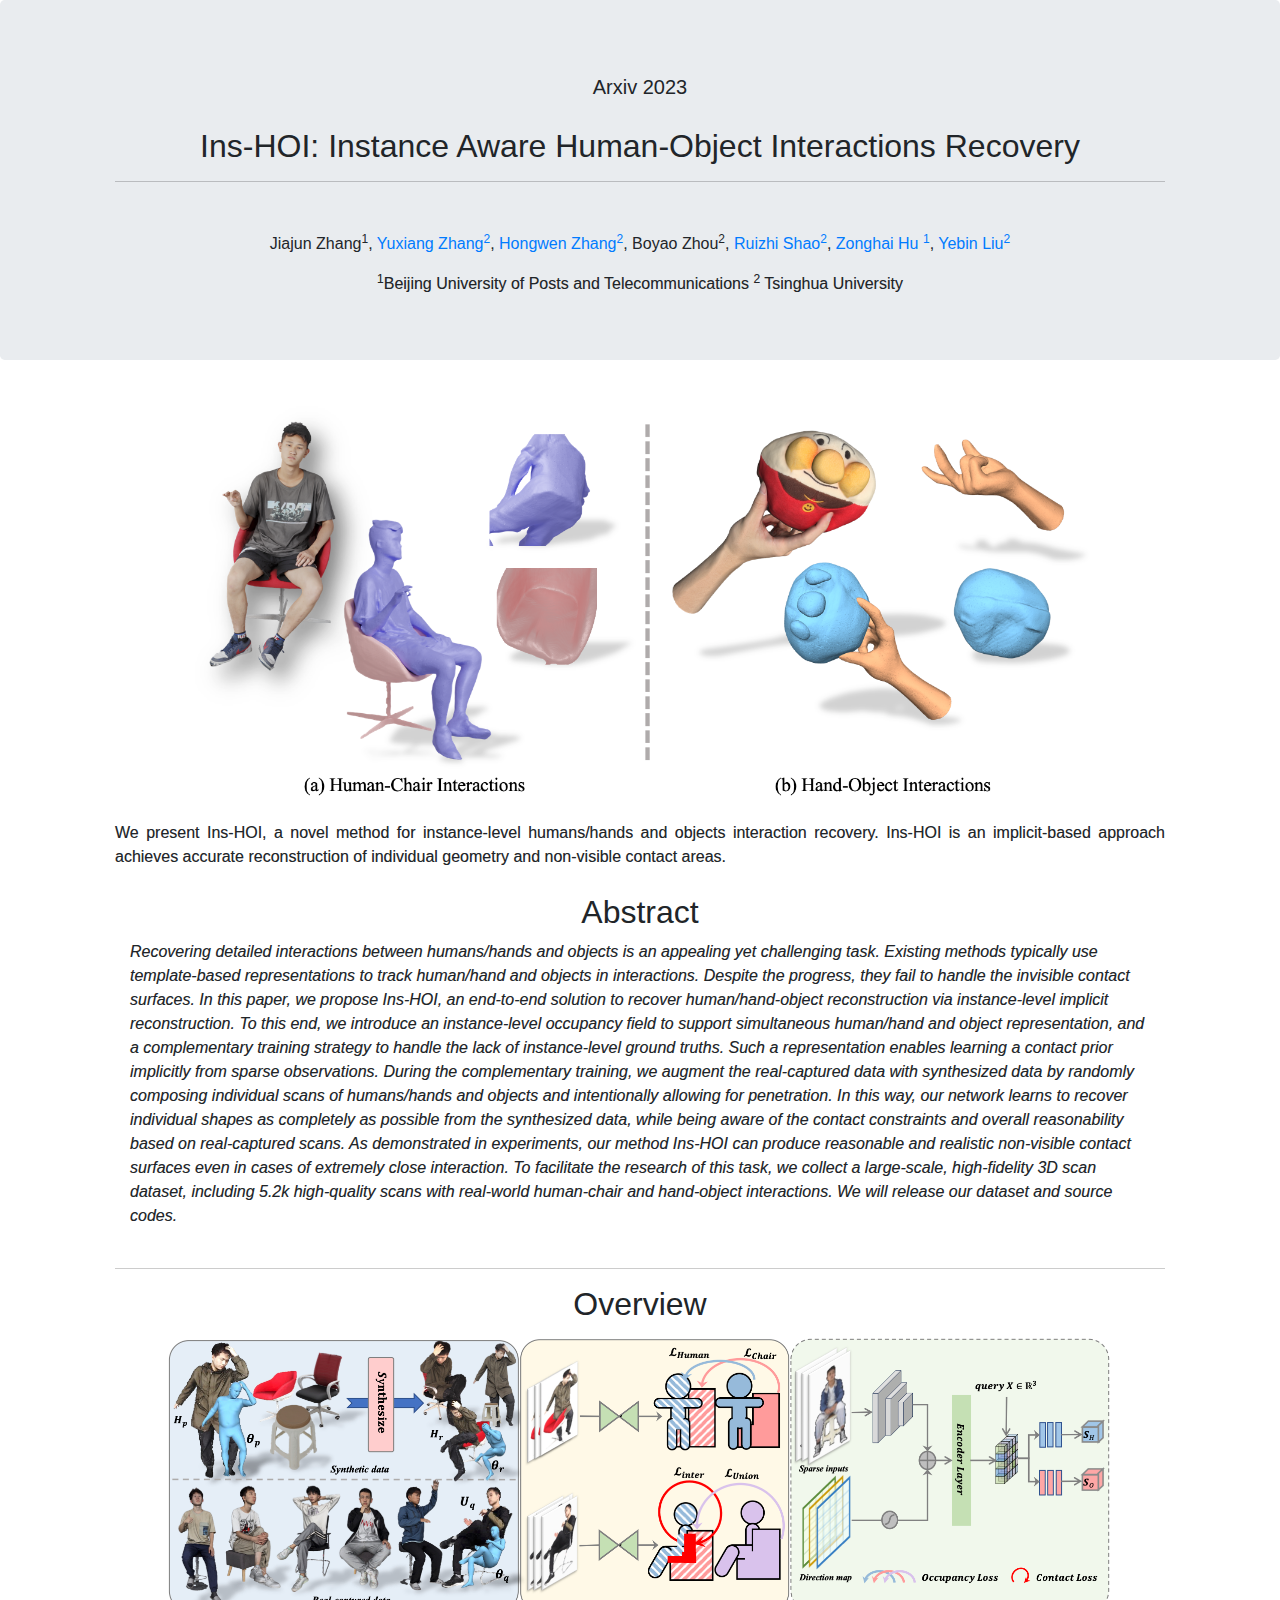
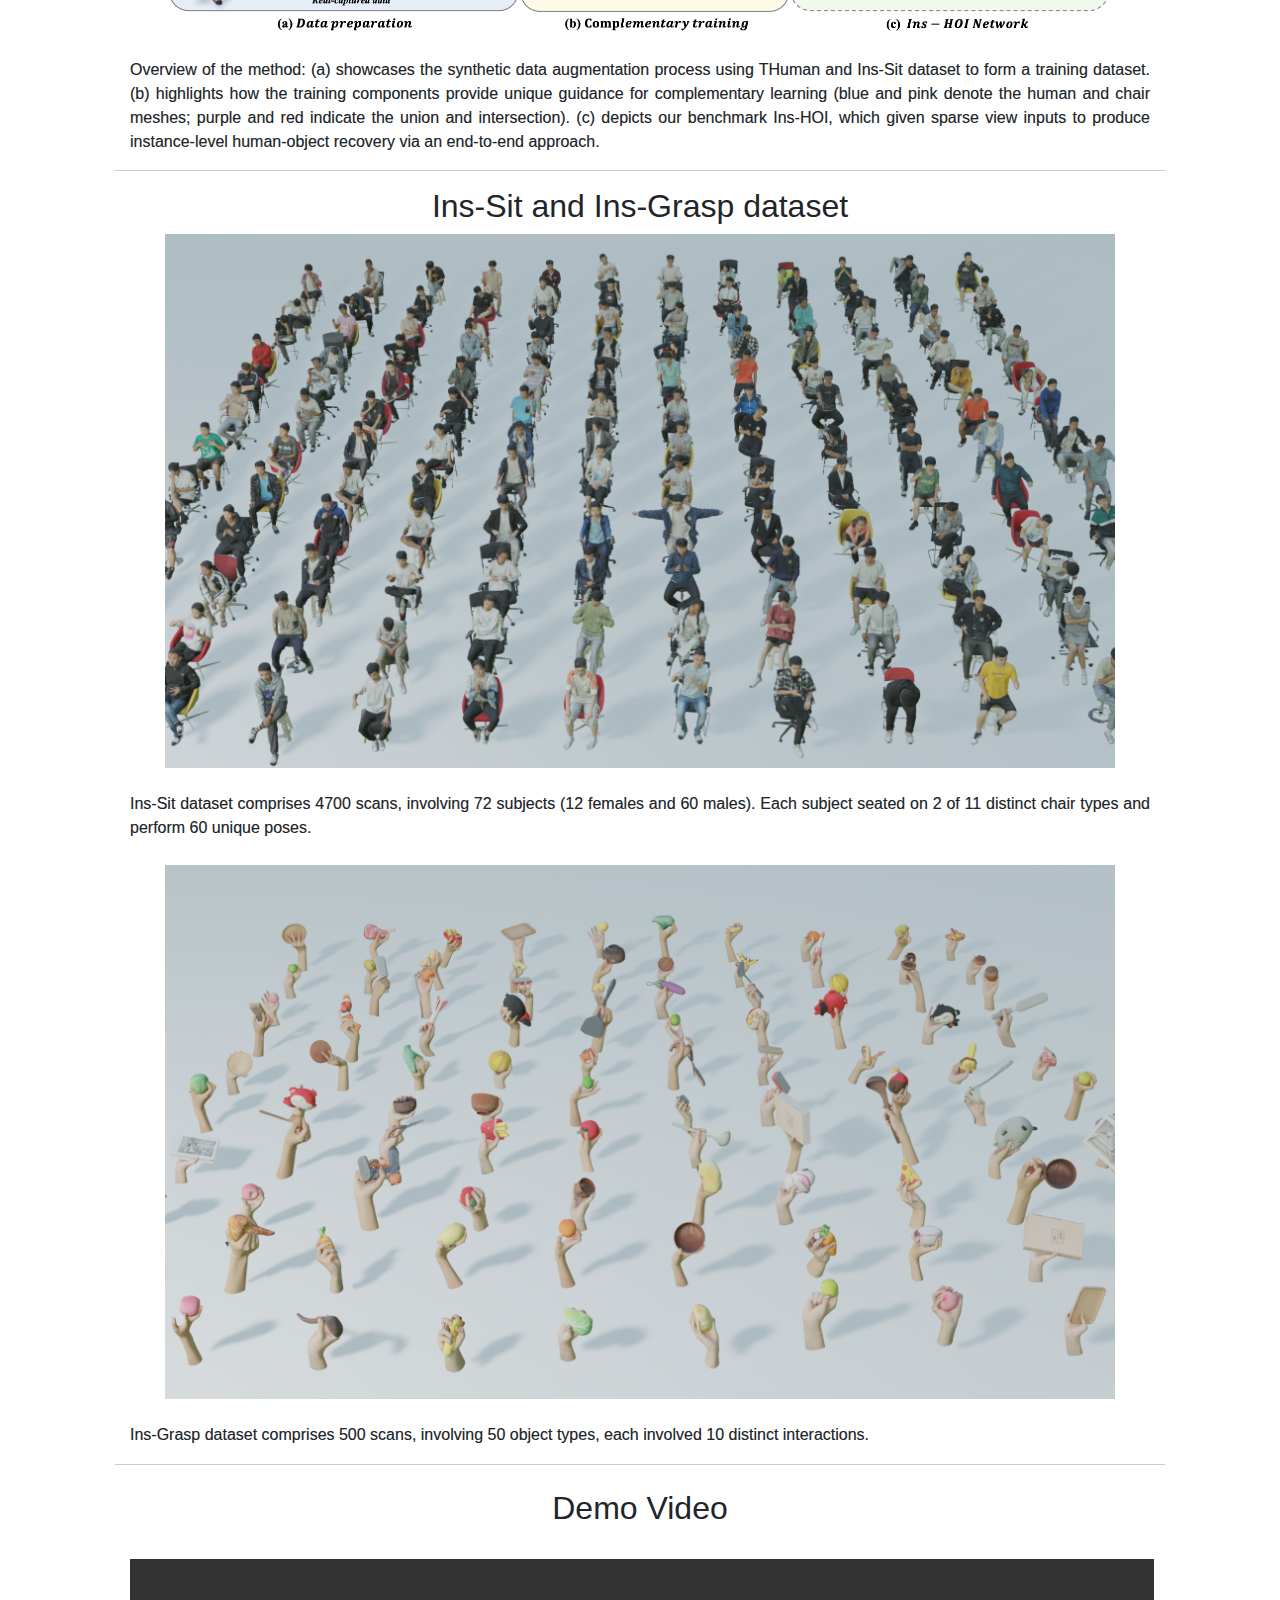
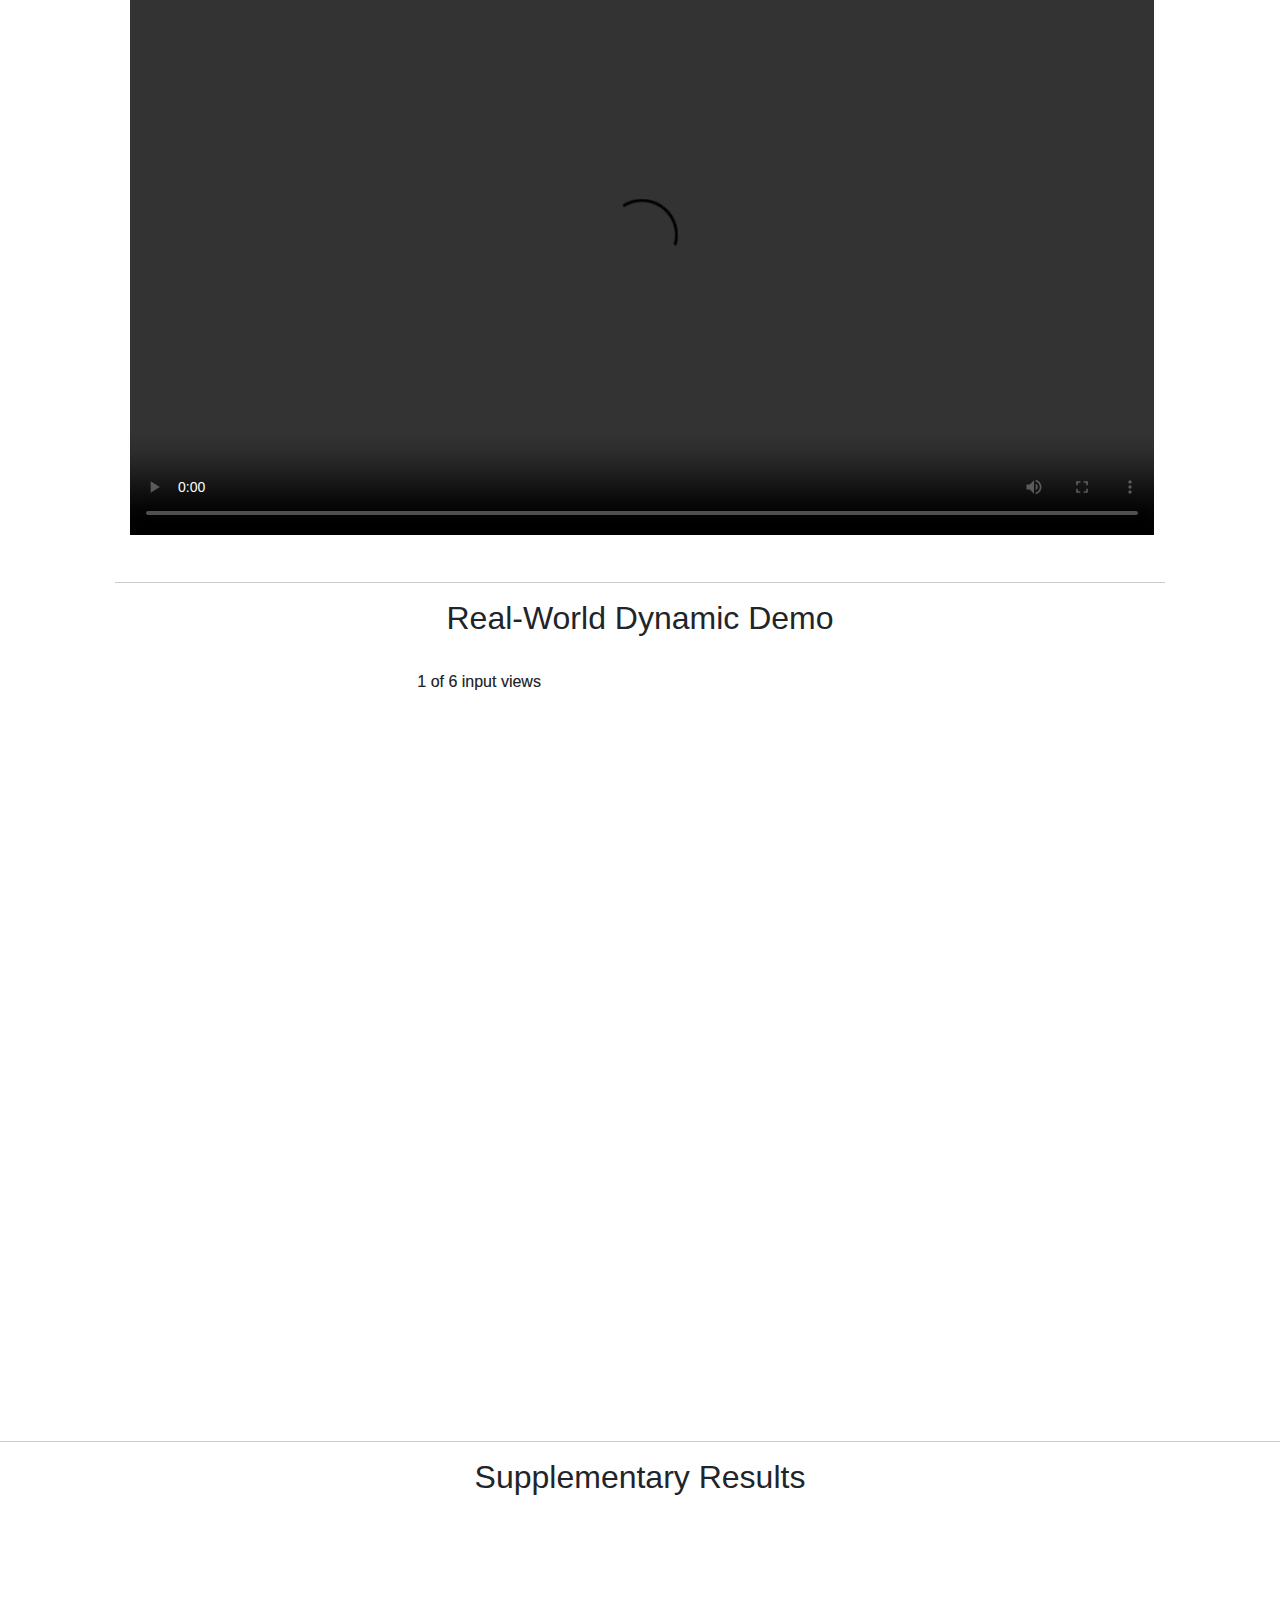
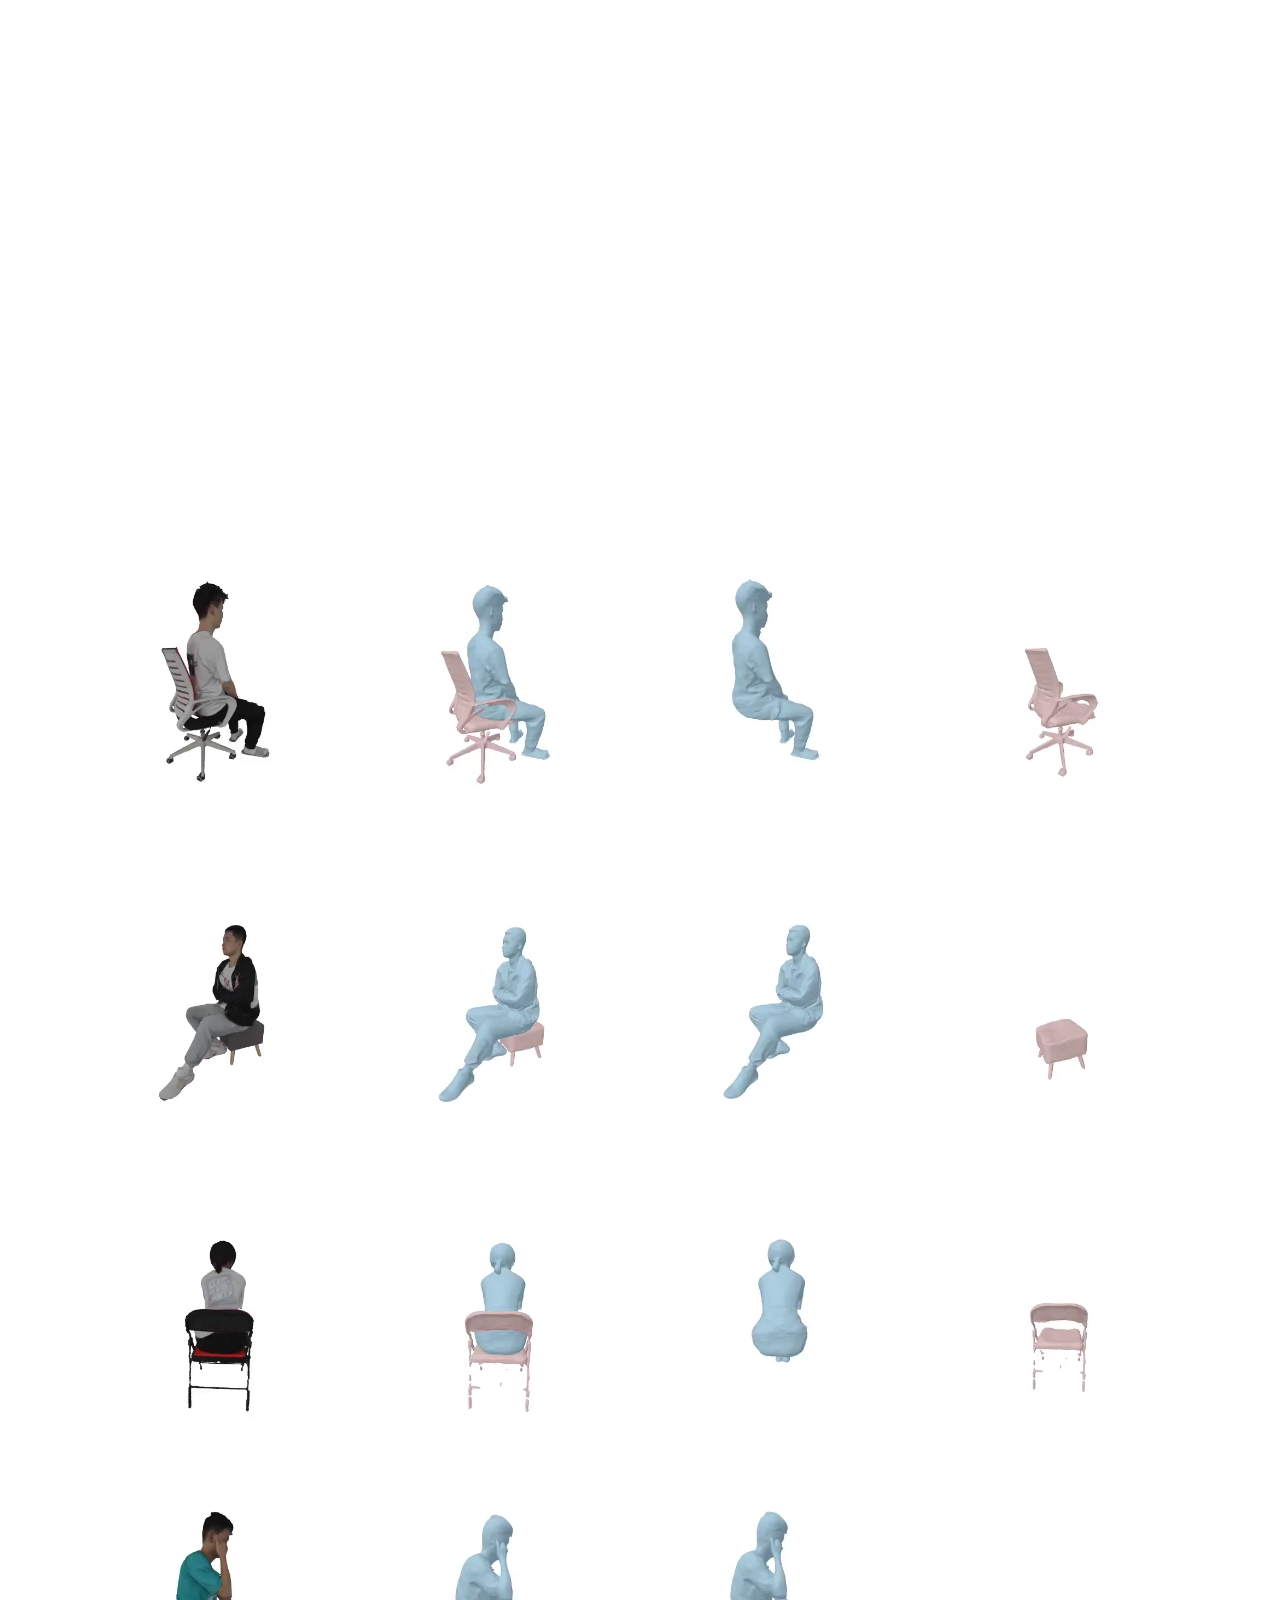
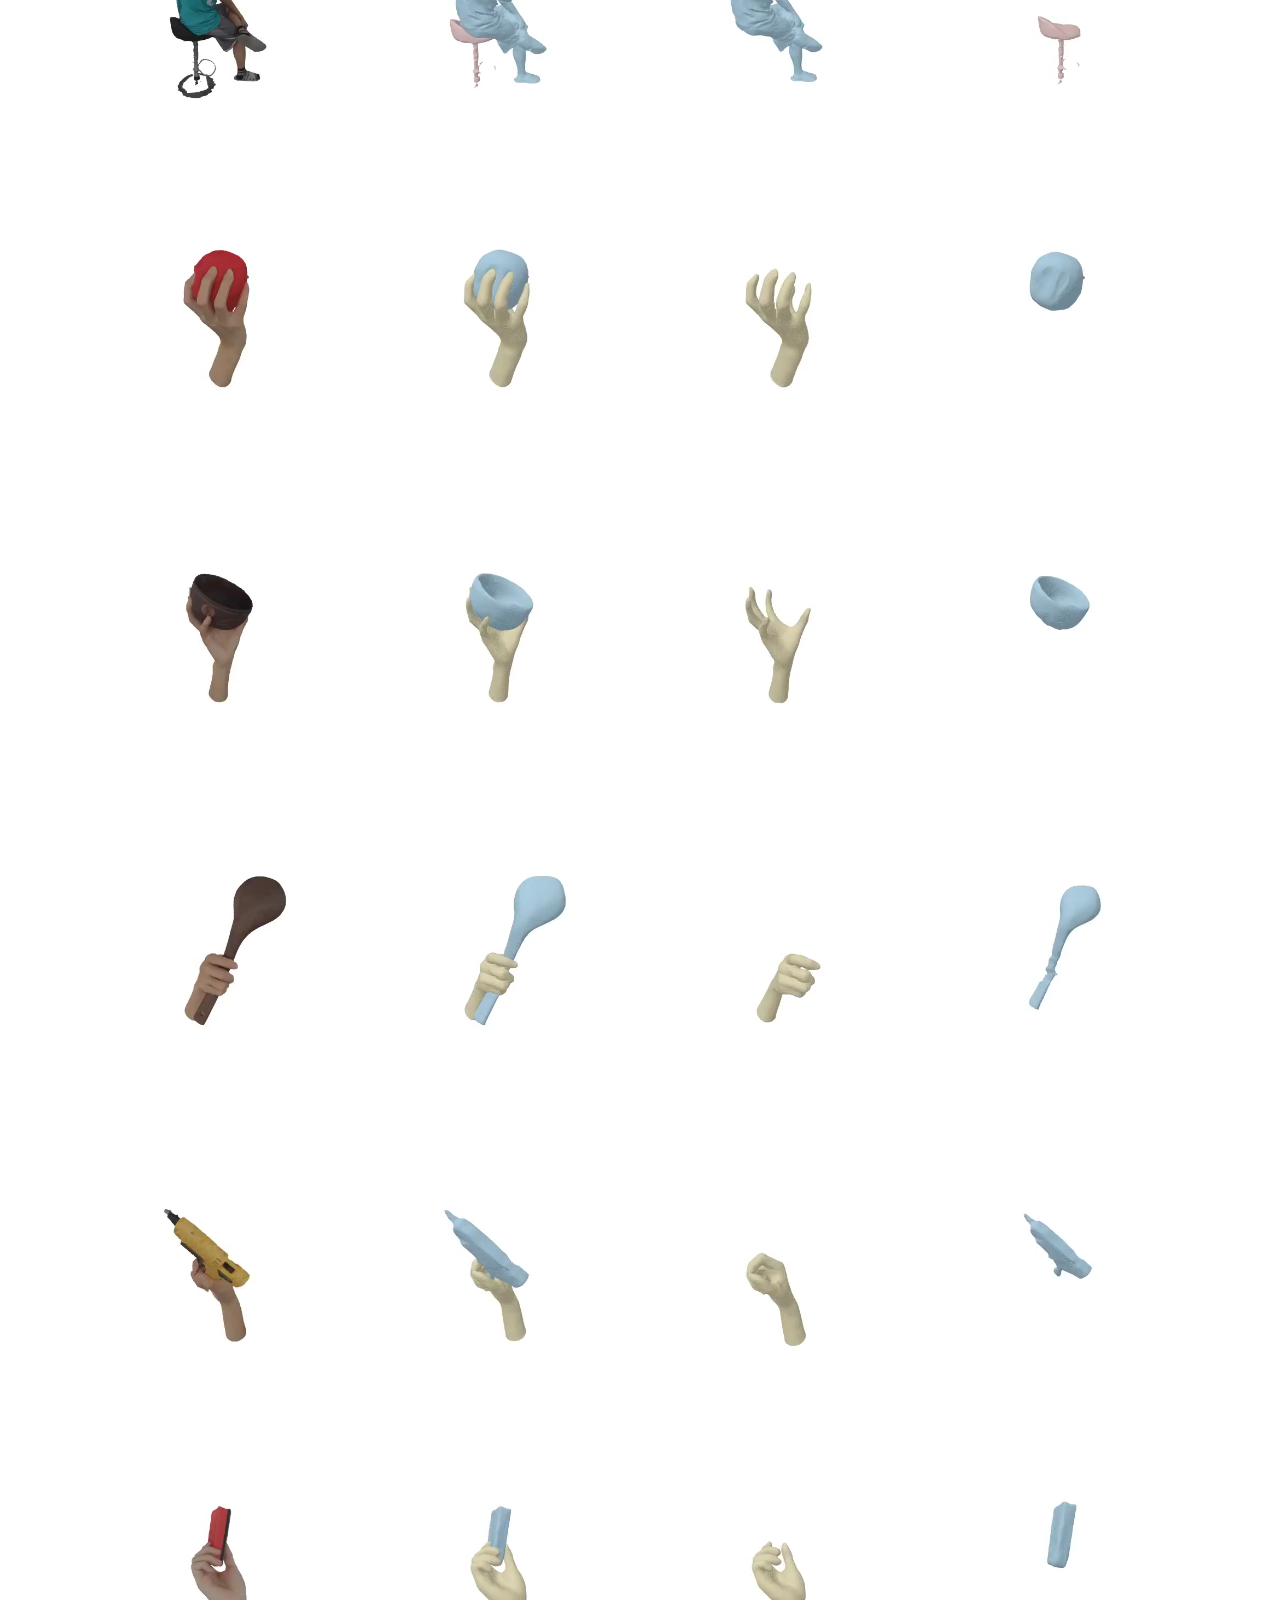
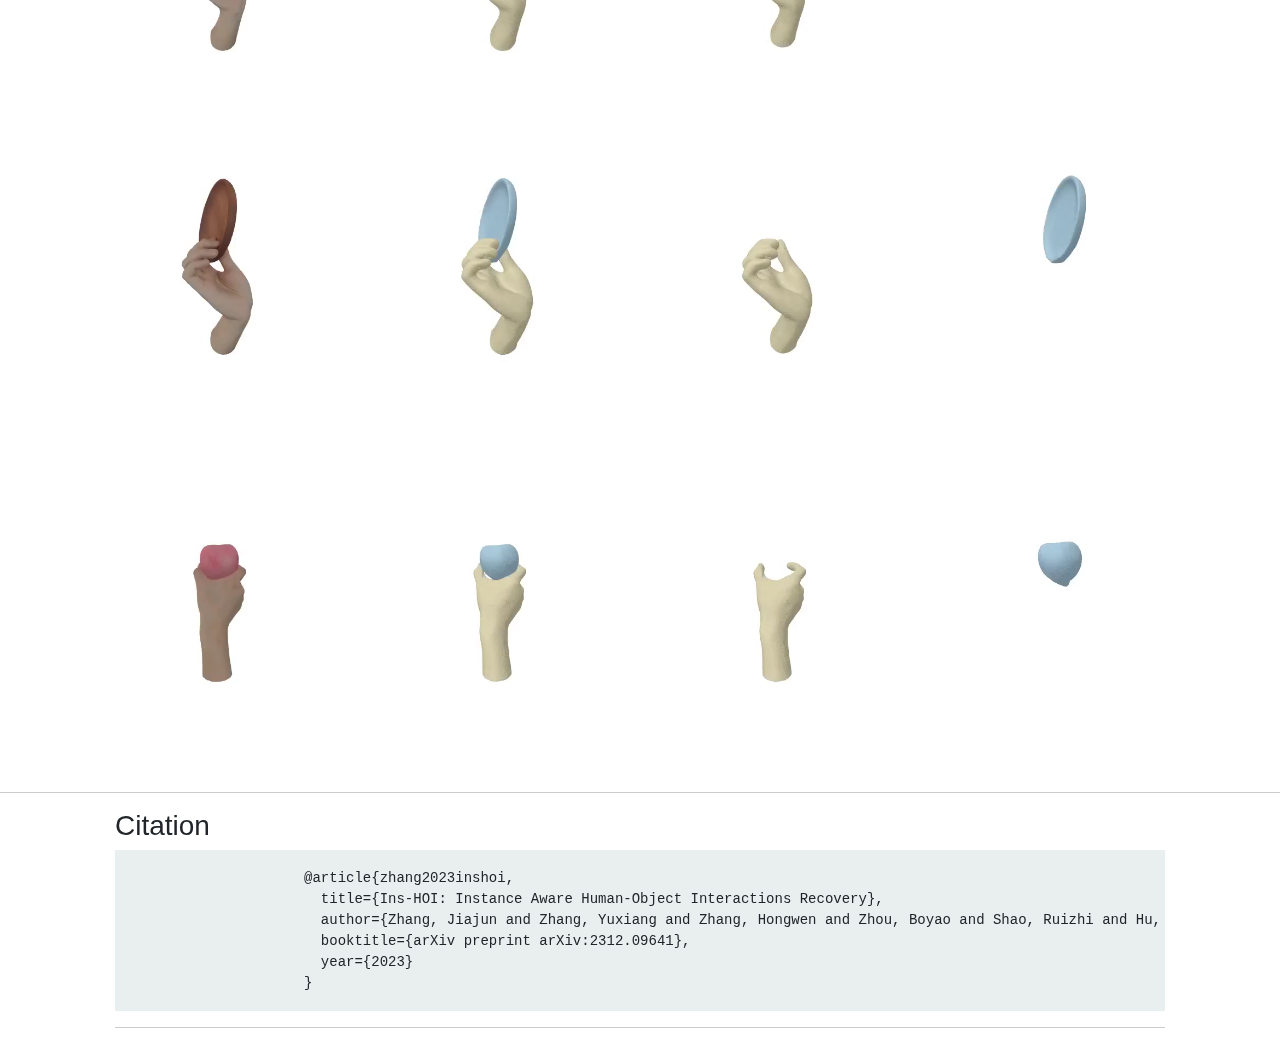
==== commit 3d3de1c7: "Update index.html" ====
--- a/ins-hoi/index.html
+++ b/ins-hoi/index.html
@@ -220,6 +220,22 @@
           </div>
         </div>
         <hr>      
+
+        <div class="container">
+          <div class="row ">
+            <div class="col-12">
+                <h3>Citation</h3>
+                    <pre style="background-color: #e9eeef;padding: 1.25em 1.5em">
+                    <code>@article{zhang2023inshoi,
+                      title={Ins-HOI: Instance Aware Human-Object Interactions Recovery},
+                      author={Zhang, Jiajun and Zhang, Yuxiang and Zhang, Hongwen and Zhou, Boyao and Shao, Ruizhi and Hu, Zonghai and Liu, Yebin},
+                      booktitle={arXiv preprint arXiv:2312.09641},
+                      year={2023}
+                    }</code></pre>
+                <hr>
+            </div>
+          </div>
+        </div>
         
         
 </section>
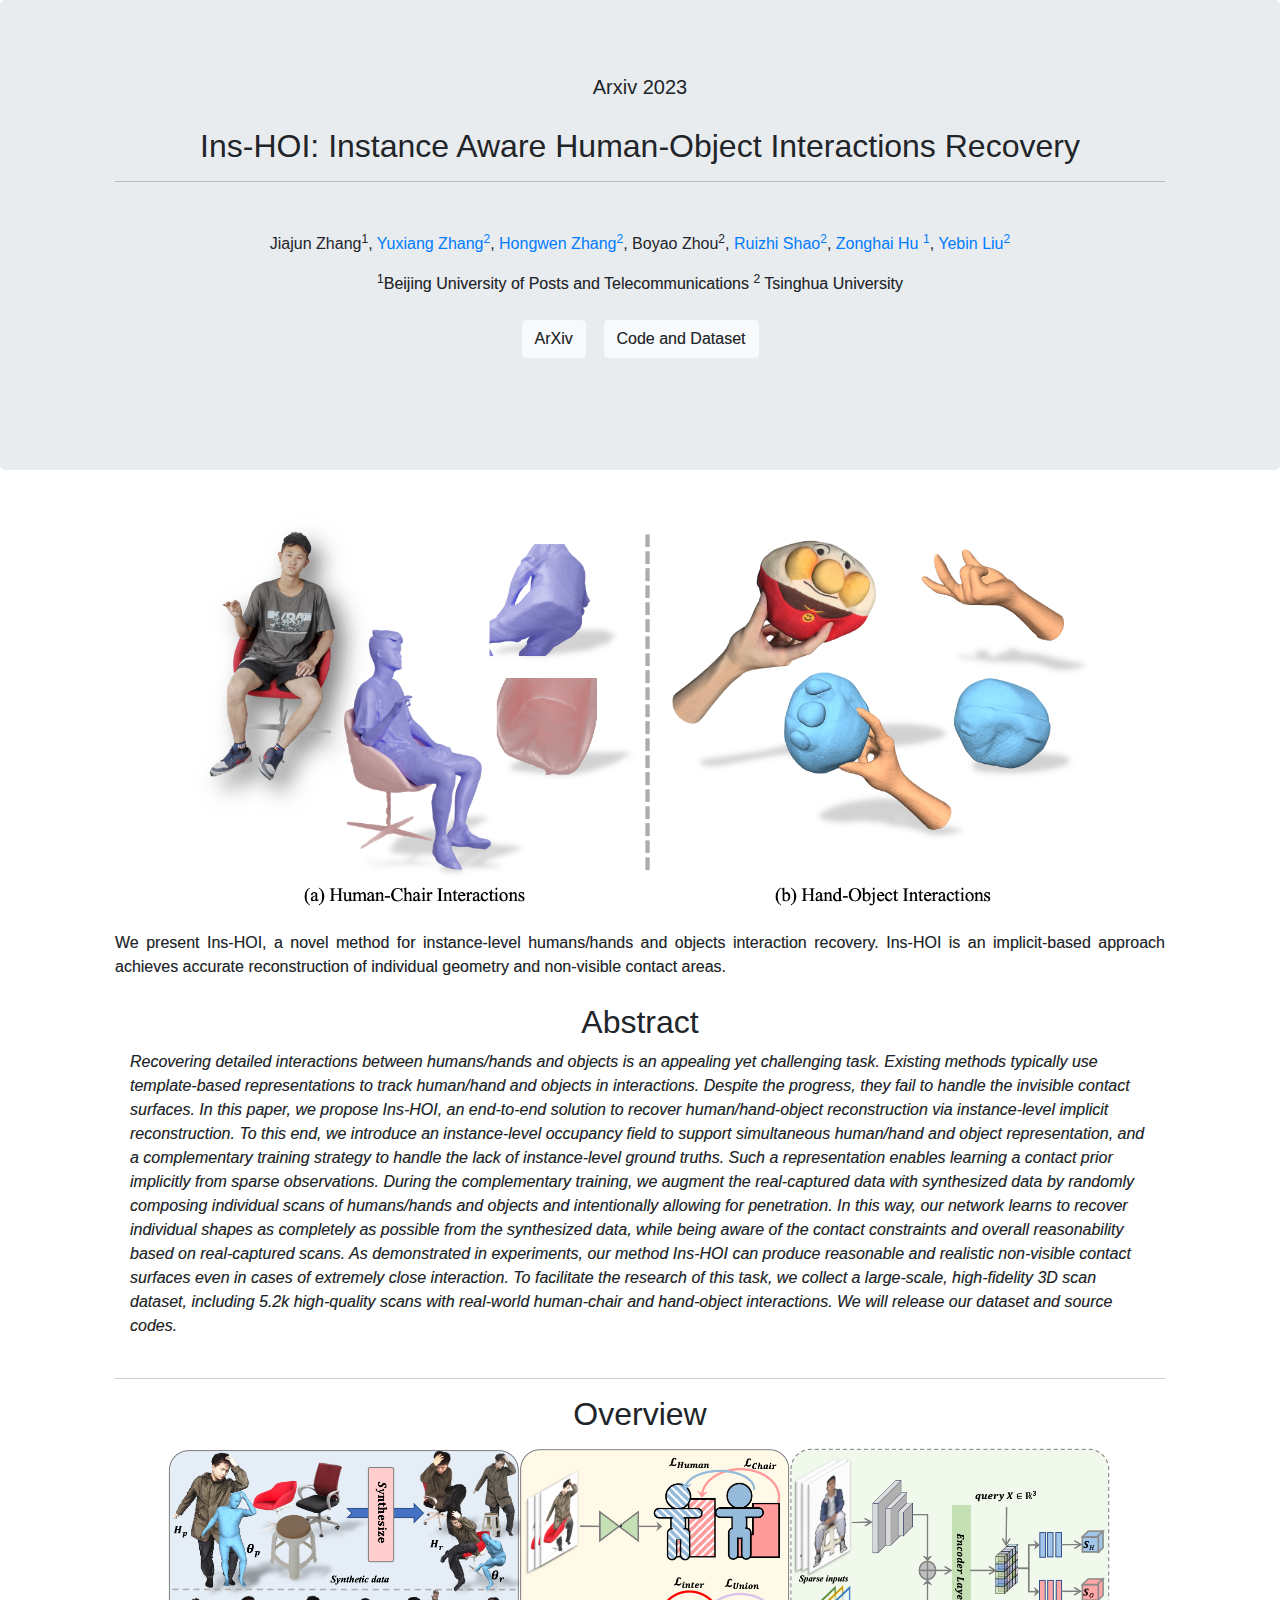
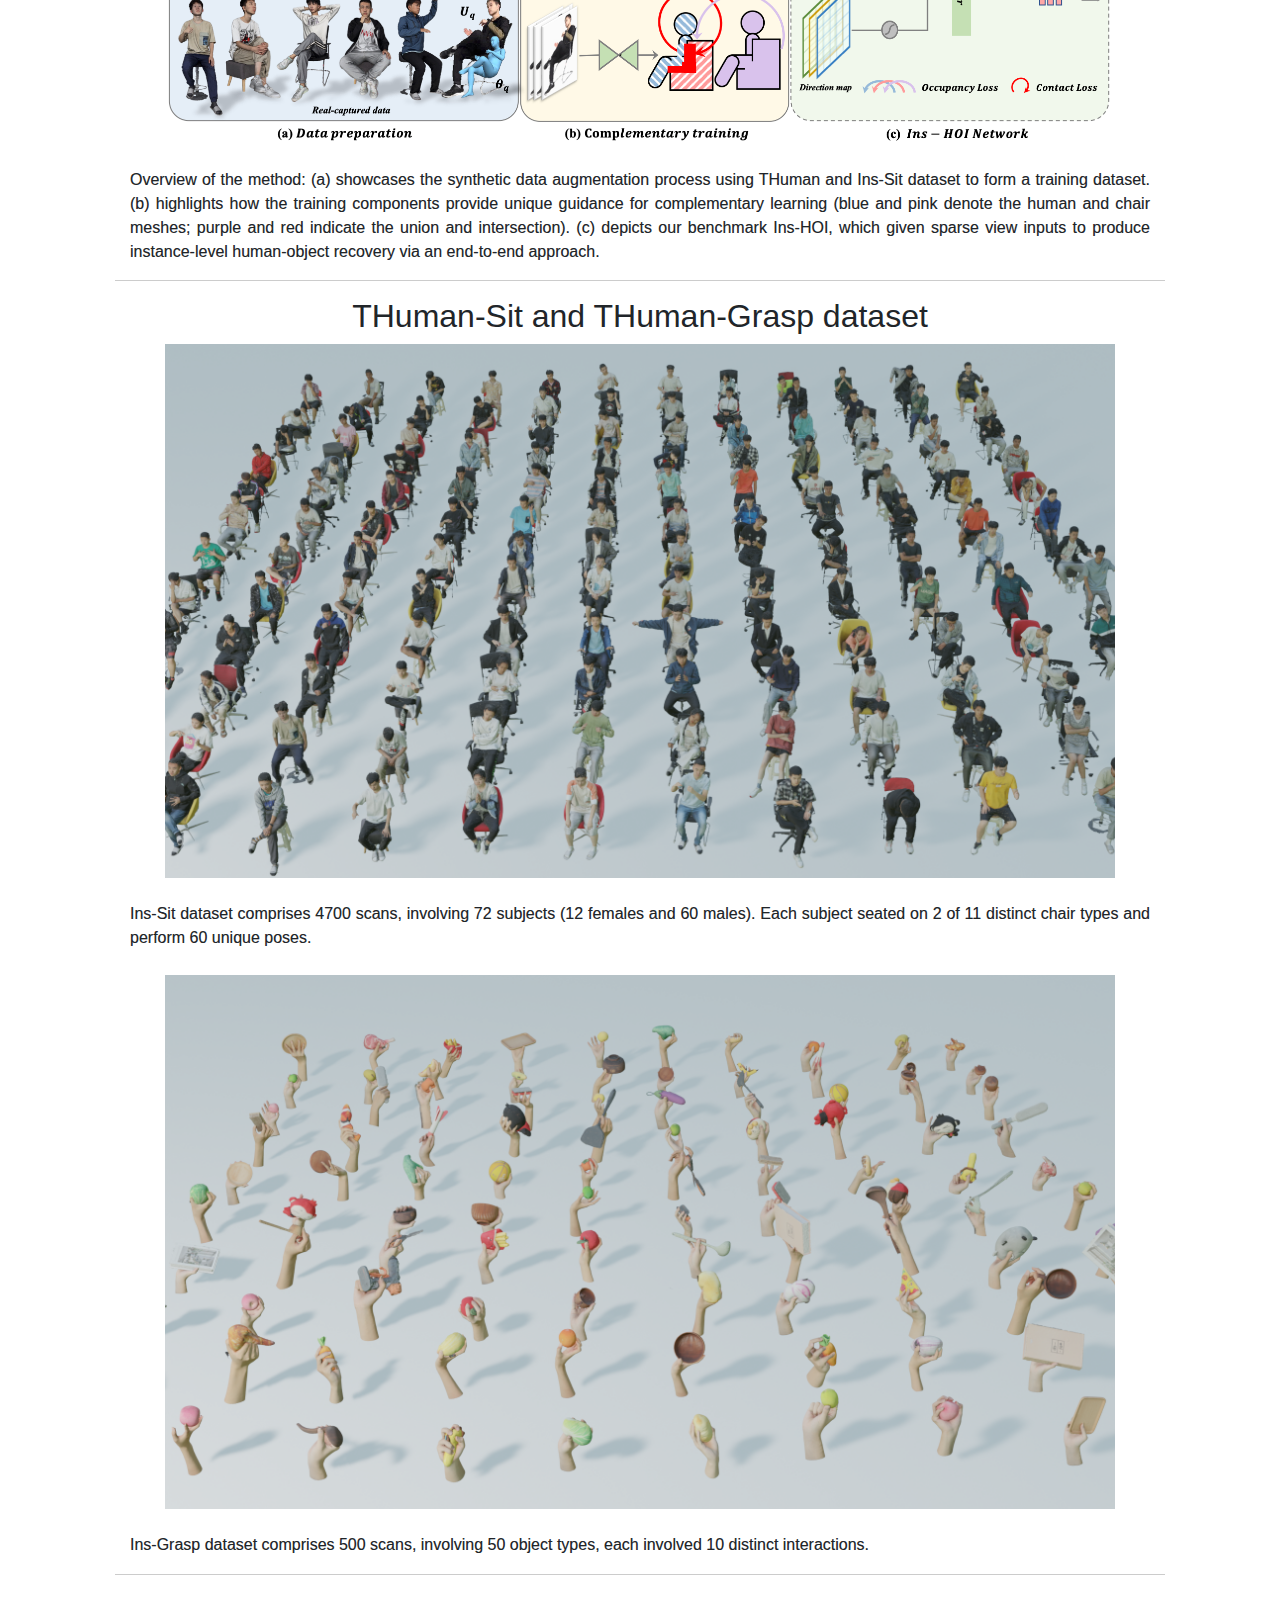
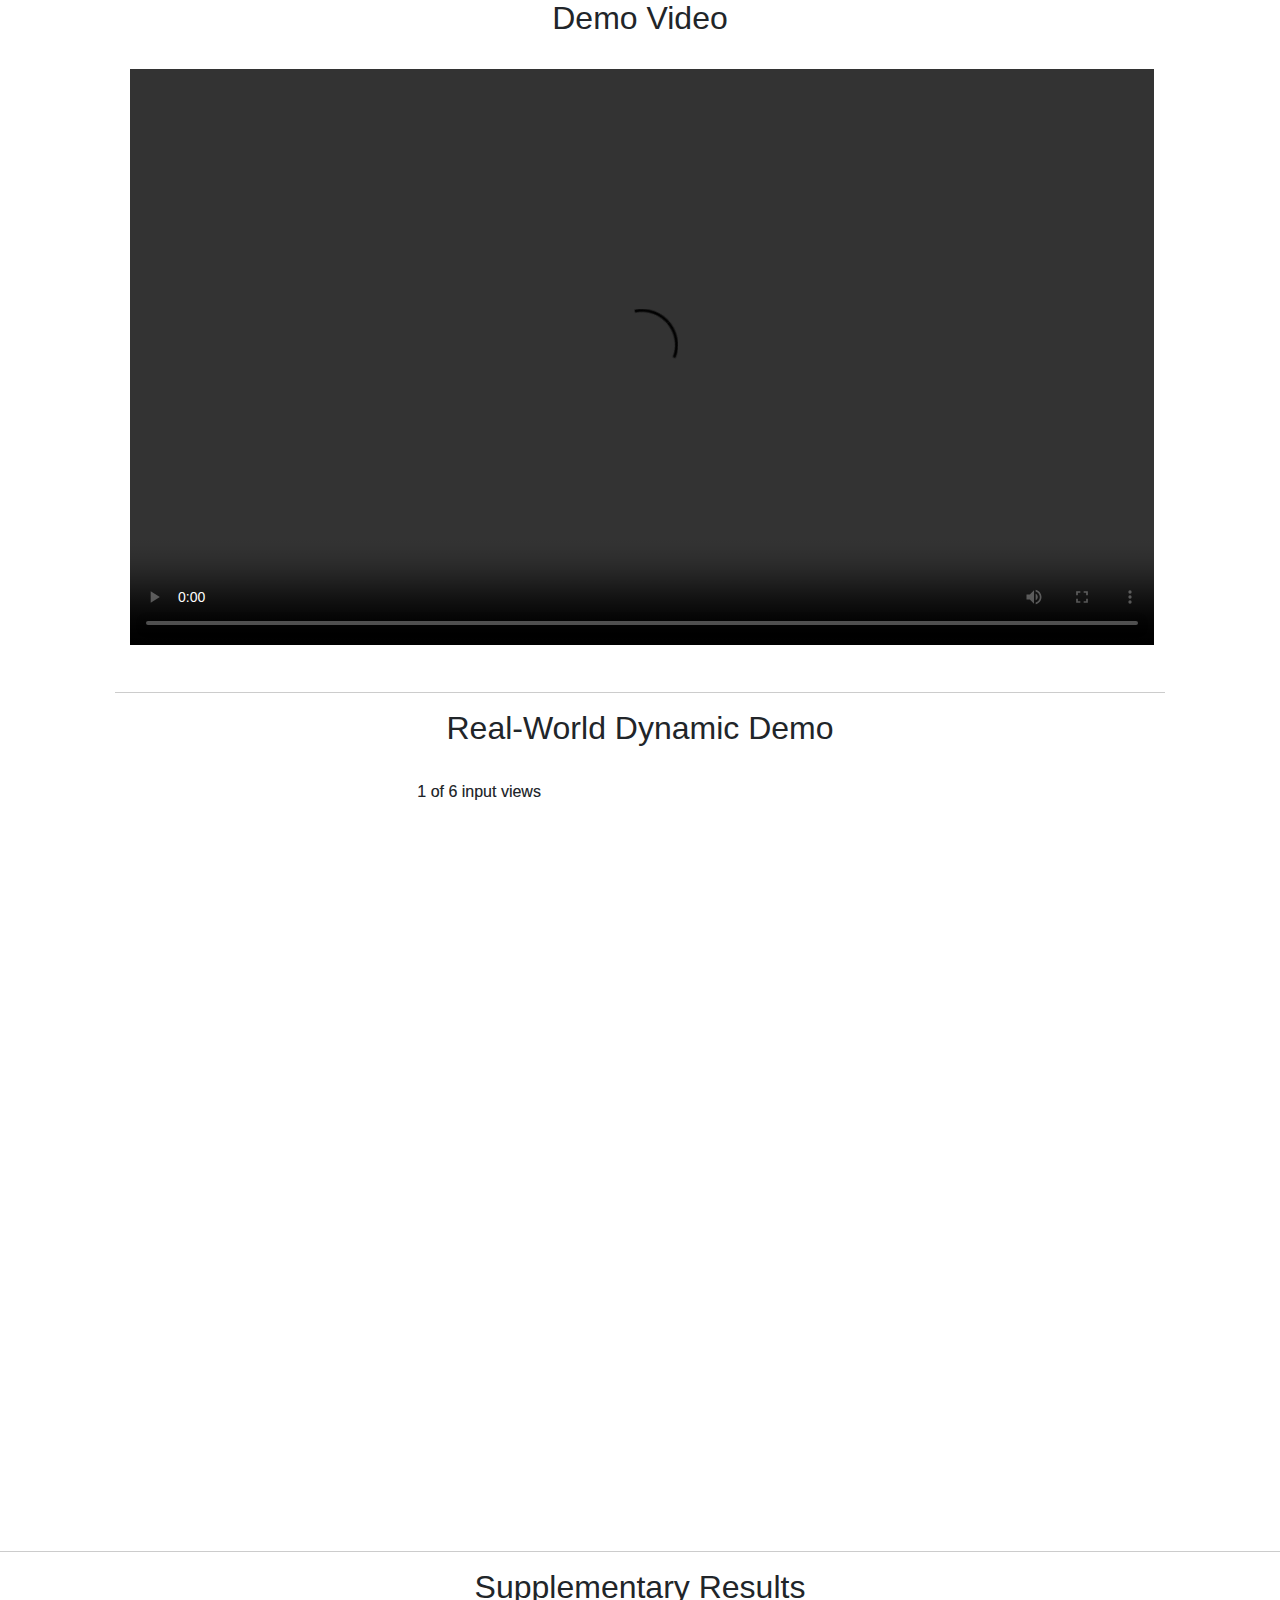
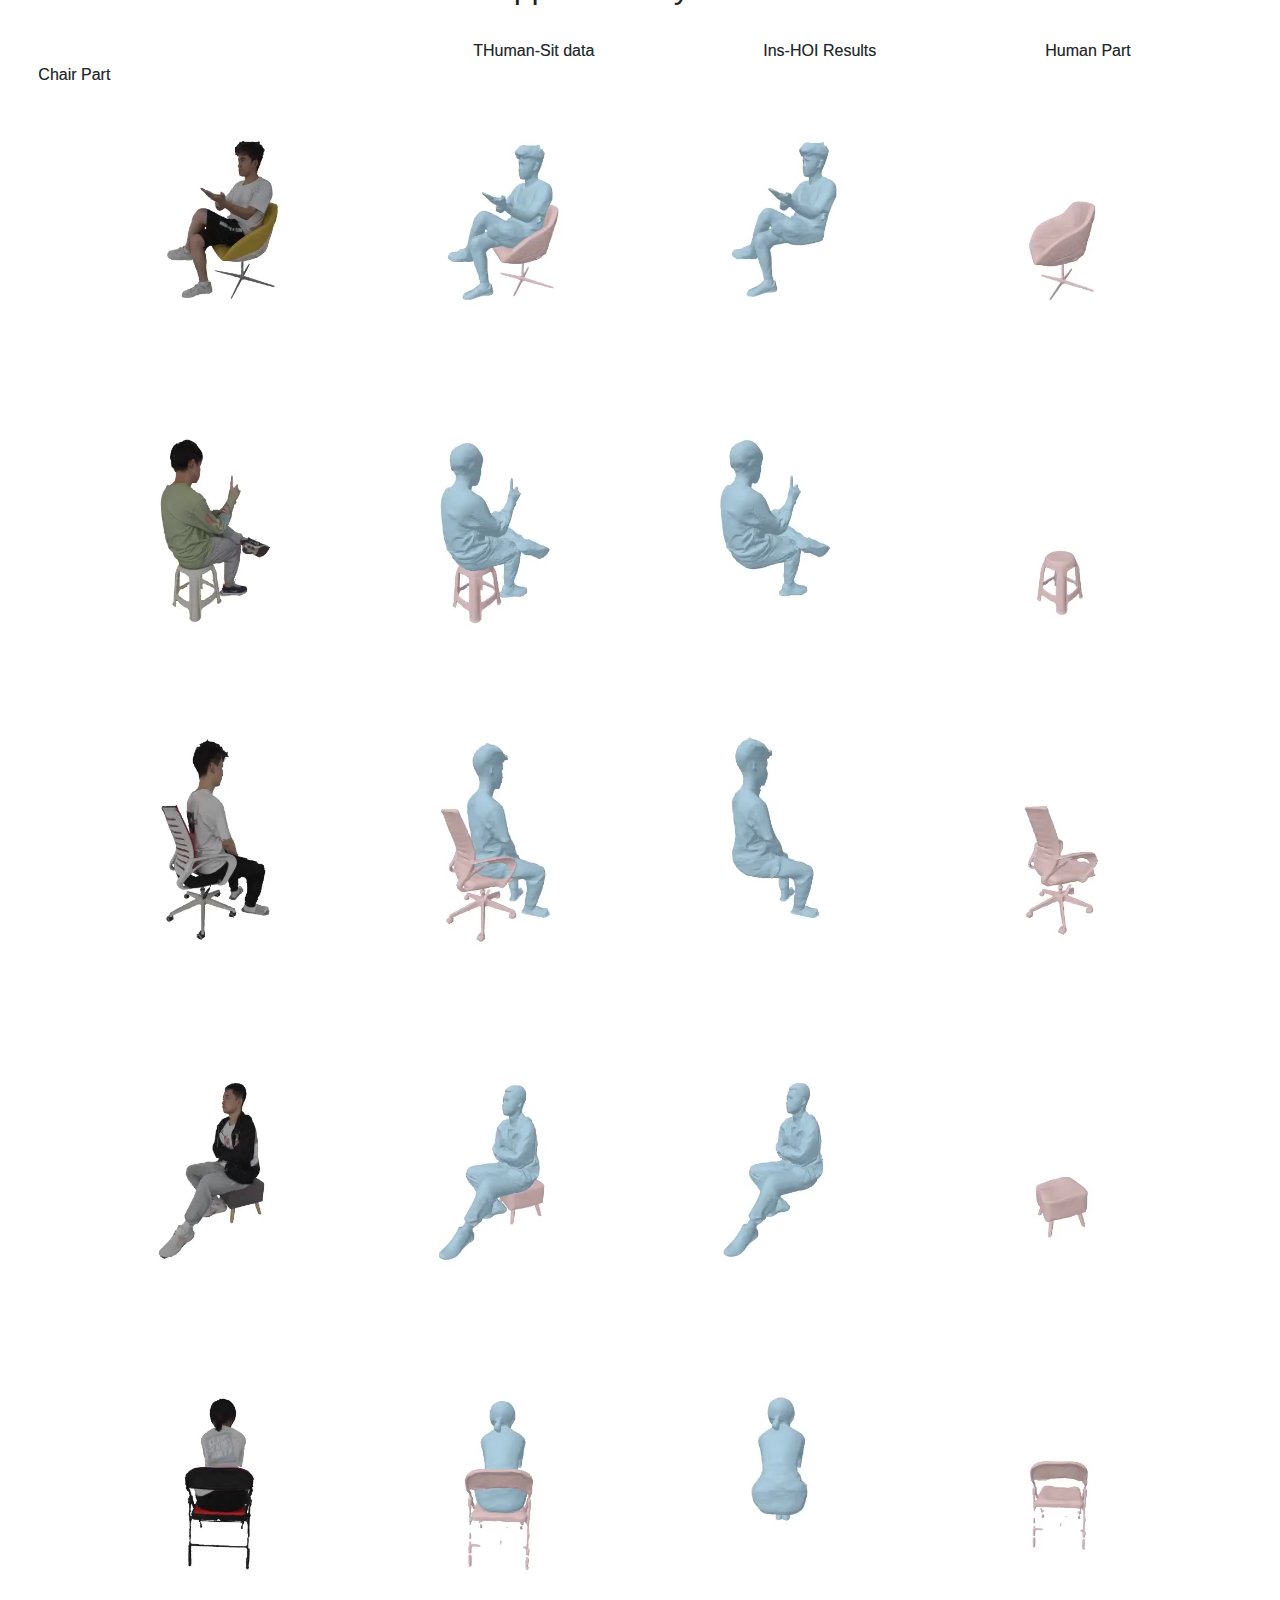
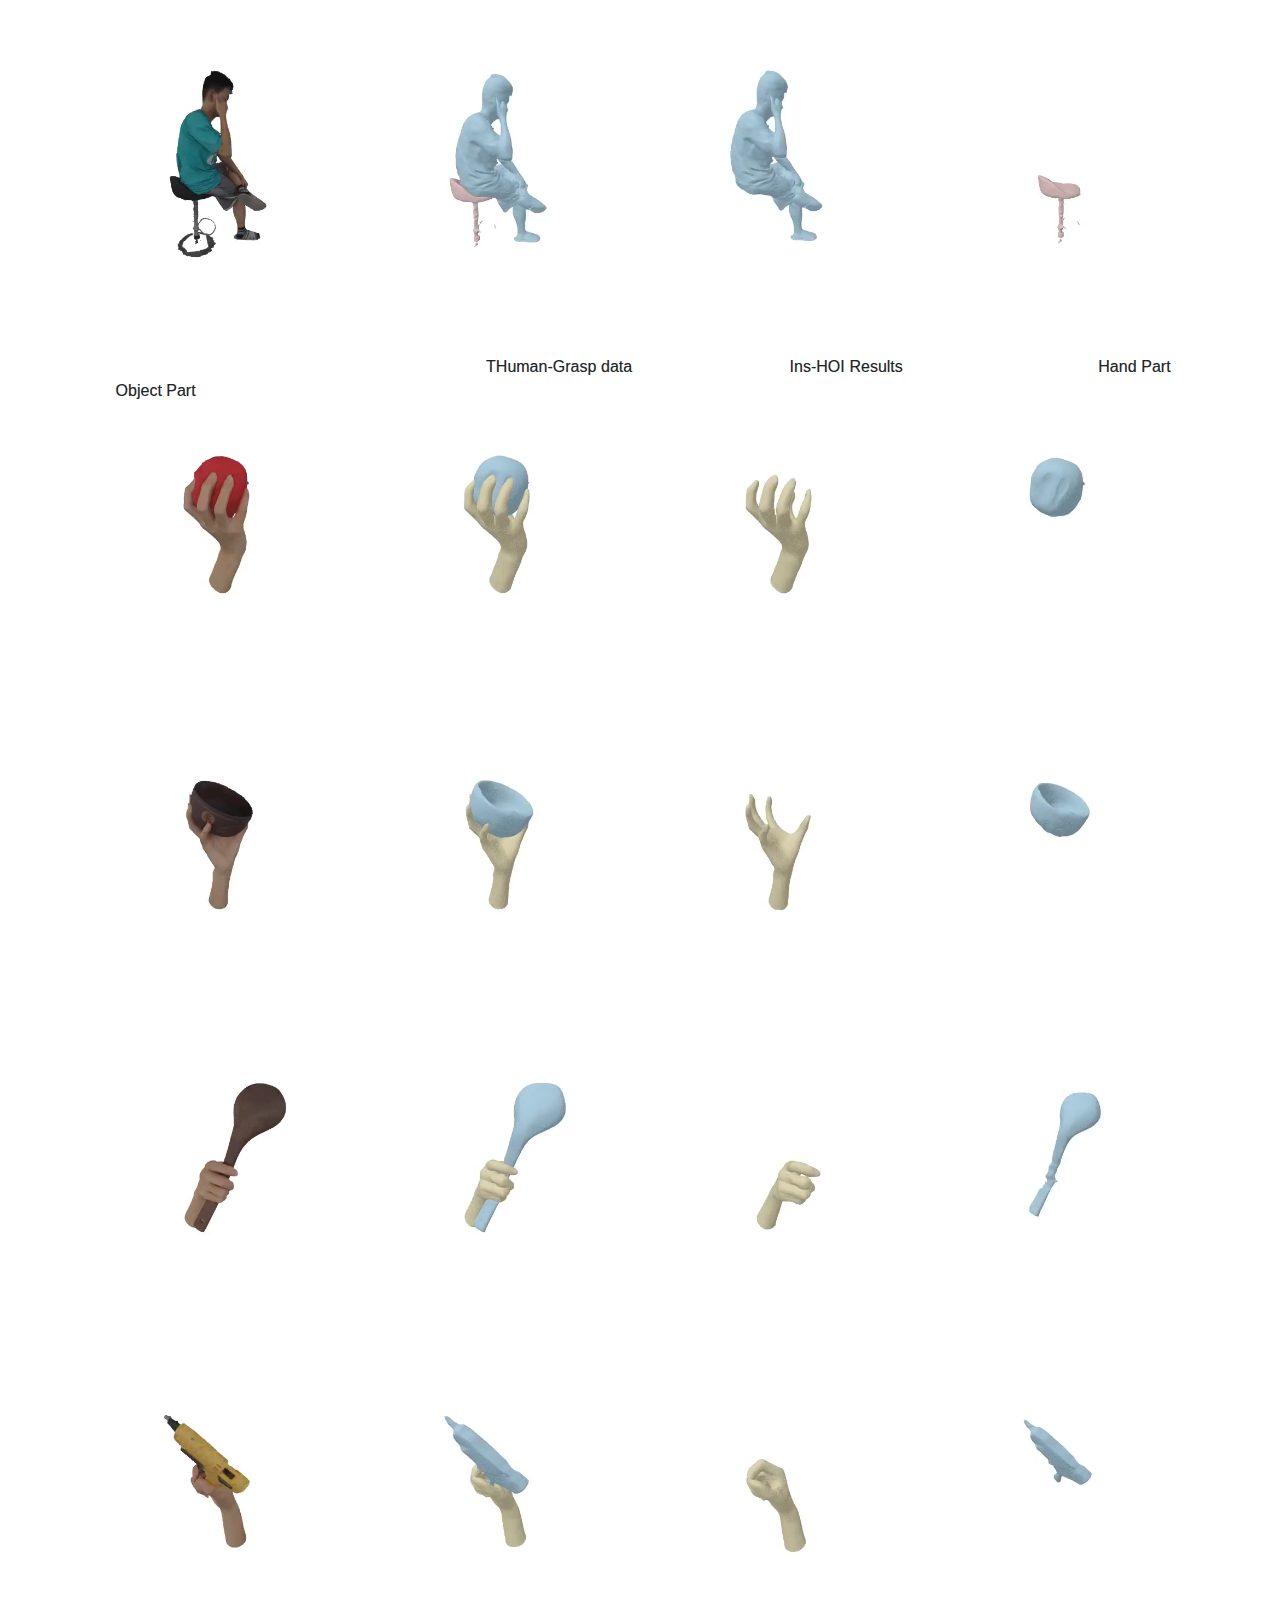
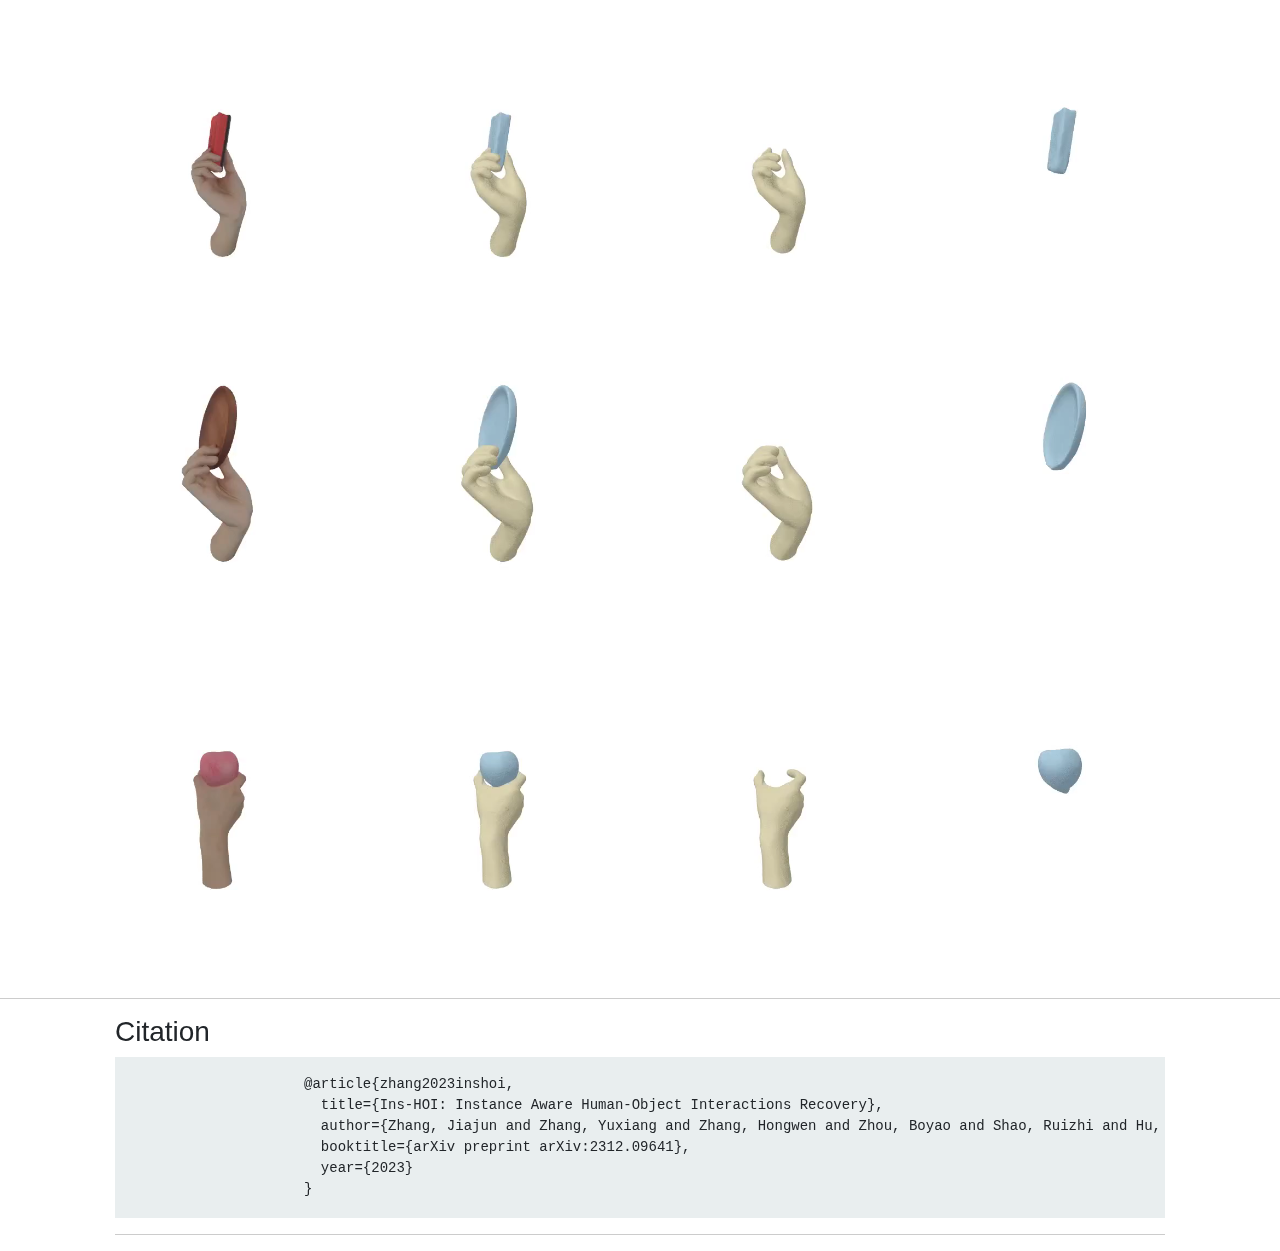
==== commit 9a0b27c1: "Update index.html" ====
--- a/ins-hoi/index.html
+++ b/ins-hoi/index.html
@@ -29,6 +29,18 @@
             <a href="https://dsaurus.github.io/saurus/">Ruizhi Shao<sup>2</a>, <a href="https://see.bupt.edu.cn/info/1049/2056.htm">Zonghai Hu <sup>1</a>,
             <a href="https://liuyebin.com">Yebin Liu<sup>2</a></h6>
           <p class="text-center"><sup>1</sup>Beijing University of Posts and Telecommunications <sup>2</sup> Tsinghua University </p>
+          <br>
+          <div class="row justify-content-center">
+            <div class="column">
+              <p class="mb-5"><a class="btn btn-large btn-light" href="https://arxiv.org/abs/2312.09641" role="button"  target="_blank">
+                <i class="fa fa-file"></i> ArXiv</a> </p>
+            </div>
+            <p class="text-justify"> &nbsp;&nbsp;&nbsp;&nbsp;</p>
+            <div class="column">
+                <p class="mb-5"><a class="btn btn-large btn-light" href="https://github.com/jiajunzhang16/ins-hoi" role="button"  target="_blank">
+                  <i class="fa fa-github"></i> Code and Dataset</a> </p>
+            </div>
+          </div>
         </div>
       </div>
     </div>
@@ -99,7 +111,7 @@
   <div class="container">
     <div class="row">
       <div class="col-12 text-center">
-        <h2>Ins-Sit and Ins-Grasp dataset</h2>
+        <h2>THuman-Sit and THuman-Grasp dataset</h2>
         <div class="col-lg-14 col-md-14 col-sm-14 text-center offset-xl-0 col-xl-12"> <img
             src="assets/dataset_1.png" width="950" alt="" />
         </div>
@@ -162,6 +174,18 @@
       <h2>Supplementary Results</h2>
       <p>&nbsp;</p>
     </div>
+    <p class="text-justify"> &nbsp;&nbsp;&nbsp;&nbsp;&nbsp;&nbsp;&nbsp;&nbsp;&nbsp;&nbsp;&nbsp;&nbsp;&nbsp;&nbsp;&nbsp;&nbsp;
+      &nbsp;&nbsp;&nbsp;&nbsp;&nbsp;&nbsp;&nbsp;&nbsp;&nbsp;&nbsp;&nbsp;&nbsp;&nbsp;&nbsp;&nbsp;&nbsp;&nbsp;&nbsp;&nbsp;&nbsp;
+      &nbsp;&nbsp;&nbsp;&nbsp;&nbsp;&nbsp;&nbsp;&nbsp;&nbsp;&nbsp;&nbsp;&nbsp;&nbsp;&nbsp;&nbsp;&nbsp;&nbsp;&nbsp;&nbsp;&nbsp;
+      &nbsp;&nbsp;&nbsp;&nbsp;&nbsp;&nbsp;&nbsp;&nbsp;&nbsp;&nbsp;&nbsp;&nbsp;&nbsp;&nbsp;&nbsp;&nbsp;&nbsp;&nbsp;&nbsp;&nbsp;
+      &nbsp;&nbsp;&nbsp;&nbsp; &nbsp;&nbsp;&nbsp;&nbsp;&nbsp;&nbsp;&nbsp;&nbsp;&nbsp;&nbsp;&nbsp;&nbsp;&nbsp;&nbsp;&nbsp;&nbsp; 
+      &nbsp;&nbsp;&nbsp;&nbsp; THuman-Sit data  &nbsp;&nbsp;&nbsp;&nbsp;&nbsp;&nbsp;&nbsp;&nbsp;&nbsp;&nbsp;&nbsp;&nbsp;&nbsp;
+      &nbsp;&nbsp;&nbsp;&nbsp; &nbsp;&nbsp;&nbsp;&nbsp;&nbsp;&nbsp;&nbsp;&nbsp;&nbsp;&nbsp;&nbsp;&nbsp;&nbsp;&nbsp;&nbsp;&nbsp;
+      Ins-HOI Results   &nbsp;&nbsp;&nbsp;&nbsp;&nbsp;&nbsp;&nbsp;&nbsp;&nbsp;&nbsp;&nbsp;&nbsp;&nbsp;
+      &nbsp;&nbsp;&nbsp;&nbsp; &nbsp;&nbsp;&nbsp;&nbsp;&nbsp;&nbsp;&nbsp;&nbsp;&nbsp;&nbsp;&nbsp;&nbsp;&nbsp;&nbsp;&nbsp;&nbsp;
+      Human Part &nbsp;&nbsp;&nbsp;&nbsp;&nbsp;&nbsp;&nbsp;&nbsp;&nbsp;&nbsp;&nbsp;&nbsp;&nbsp;
+      &nbsp;&nbsp;&nbsp;&nbsp; &nbsp;&nbsp;&nbsp;&nbsp;&nbsp;&nbsp;&nbsp;&nbsp;&nbsp;&nbsp;&nbsp;&nbsp;&nbsp;&nbsp;&nbsp;&nbsp;
+      &nbsp;&nbsp;&nbsp;&nbsp;&nbsp;&nbsp;&nbsp;&nbsp;&nbsp;&nbsp;&nbsp; Chair Part</p>
   </div>
         <div class="row">
           <div class="col-lg-12 col-md-12 col-sm-12 text-center col-xl-12">
@@ -189,6 +213,18 @@
               <source src="assets/c_6.mp4" type="video/mp4">
             </video>
             <p>&nbsp;</p>
+            <p class="text-justify"> &nbsp;&nbsp;&nbsp;&nbsp;&nbsp;&nbsp;&nbsp;&nbsp;&nbsp;&nbsp;&nbsp;&nbsp;&nbsp;&nbsp;&nbsp;&nbsp;
+              &nbsp;&nbsp;&nbsp;&nbsp;&nbsp;&nbsp;&nbsp;&nbsp;&nbsp;&nbsp;&nbsp;&nbsp;&nbsp;&nbsp;&nbsp;&nbsp;&nbsp;&nbsp;&nbsp;&nbsp;
+              &nbsp;&nbsp;&nbsp;&nbsp;&nbsp;&nbsp;&nbsp;&nbsp;&nbsp;&nbsp;&nbsp;&nbsp;&nbsp;&nbsp;&nbsp;&nbsp;&nbsp;&nbsp;&nbsp;&nbsp;
+              &nbsp;&nbsp;&nbsp;&nbsp;&nbsp;&nbsp;&nbsp;&nbsp;&nbsp;&nbsp;&nbsp;&nbsp;&nbsp;&nbsp;&nbsp;&nbsp;&nbsp;&nbsp;&nbsp;&nbsp;
+              &nbsp;&nbsp;&nbsp;&nbsp; &nbsp;&nbsp;&nbsp;&nbsp;&nbsp;&nbsp;&nbsp;&nbsp;&nbsp;&nbsp;&nbsp;&nbsp;&nbsp;&nbsp;&nbsp;&nbsp; 
+              THuman-Grasp data  &nbsp;&nbsp;&nbsp;&nbsp;&nbsp;&nbsp;&nbsp;&nbsp;&nbsp;&nbsp;&nbsp;&nbsp;&nbsp;
+              &nbsp;&nbsp;&nbsp;&nbsp; &nbsp;&nbsp;&nbsp;&nbsp;&nbsp;&nbsp;&nbsp;&nbsp;&nbsp;&nbsp;&nbsp;&nbsp;
+              Ins-HOI Results   &nbsp;&nbsp;&nbsp;&nbsp;&nbsp;&nbsp;&nbsp;&nbsp;&nbsp;&nbsp;&nbsp;&nbsp;&nbsp;&nbsp;&nbsp;&nbsp;&nbsp;
+              &nbsp;&nbsp;&nbsp;&nbsp; &nbsp;&nbsp;&nbsp;&nbsp;&nbsp;&nbsp;&nbsp;&nbsp;&nbsp;&nbsp;&nbsp;&nbsp;&nbsp;&nbsp;&nbsp;&nbsp;
+              Hand Part &nbsp;&nbsp;&nbsp;&nbsp;&nbsp;&nbsp;&nbsp;&nbsp;&nbsp;&nbsp;&nbsp;&nbsp;&nbsp;&nbsp;&nbsp;&nbsp;&nbsp;
+              &nbsp;&nbsp;&nbsp;&nbsp; &nbsp;&nbsp;&nbsp;&nbsp;&nbsp;&nbsp;&nbsp;&nbsp;&nbsp;&nbsp;&nbsp;&nbsp;&nbsp;&nbsp;&nbsp;&nbsp;
+              &nbsp;&nbsp;&nbsp;&nbsp;&nbsp;&nbsp;&nbsp;&nbsp; Object Part</p>
             <video width="" height="280" muted autoplay="autoplay" loop="loop">
               <source src="assets/h_1.mp4" type="video/mp4">
             </video>
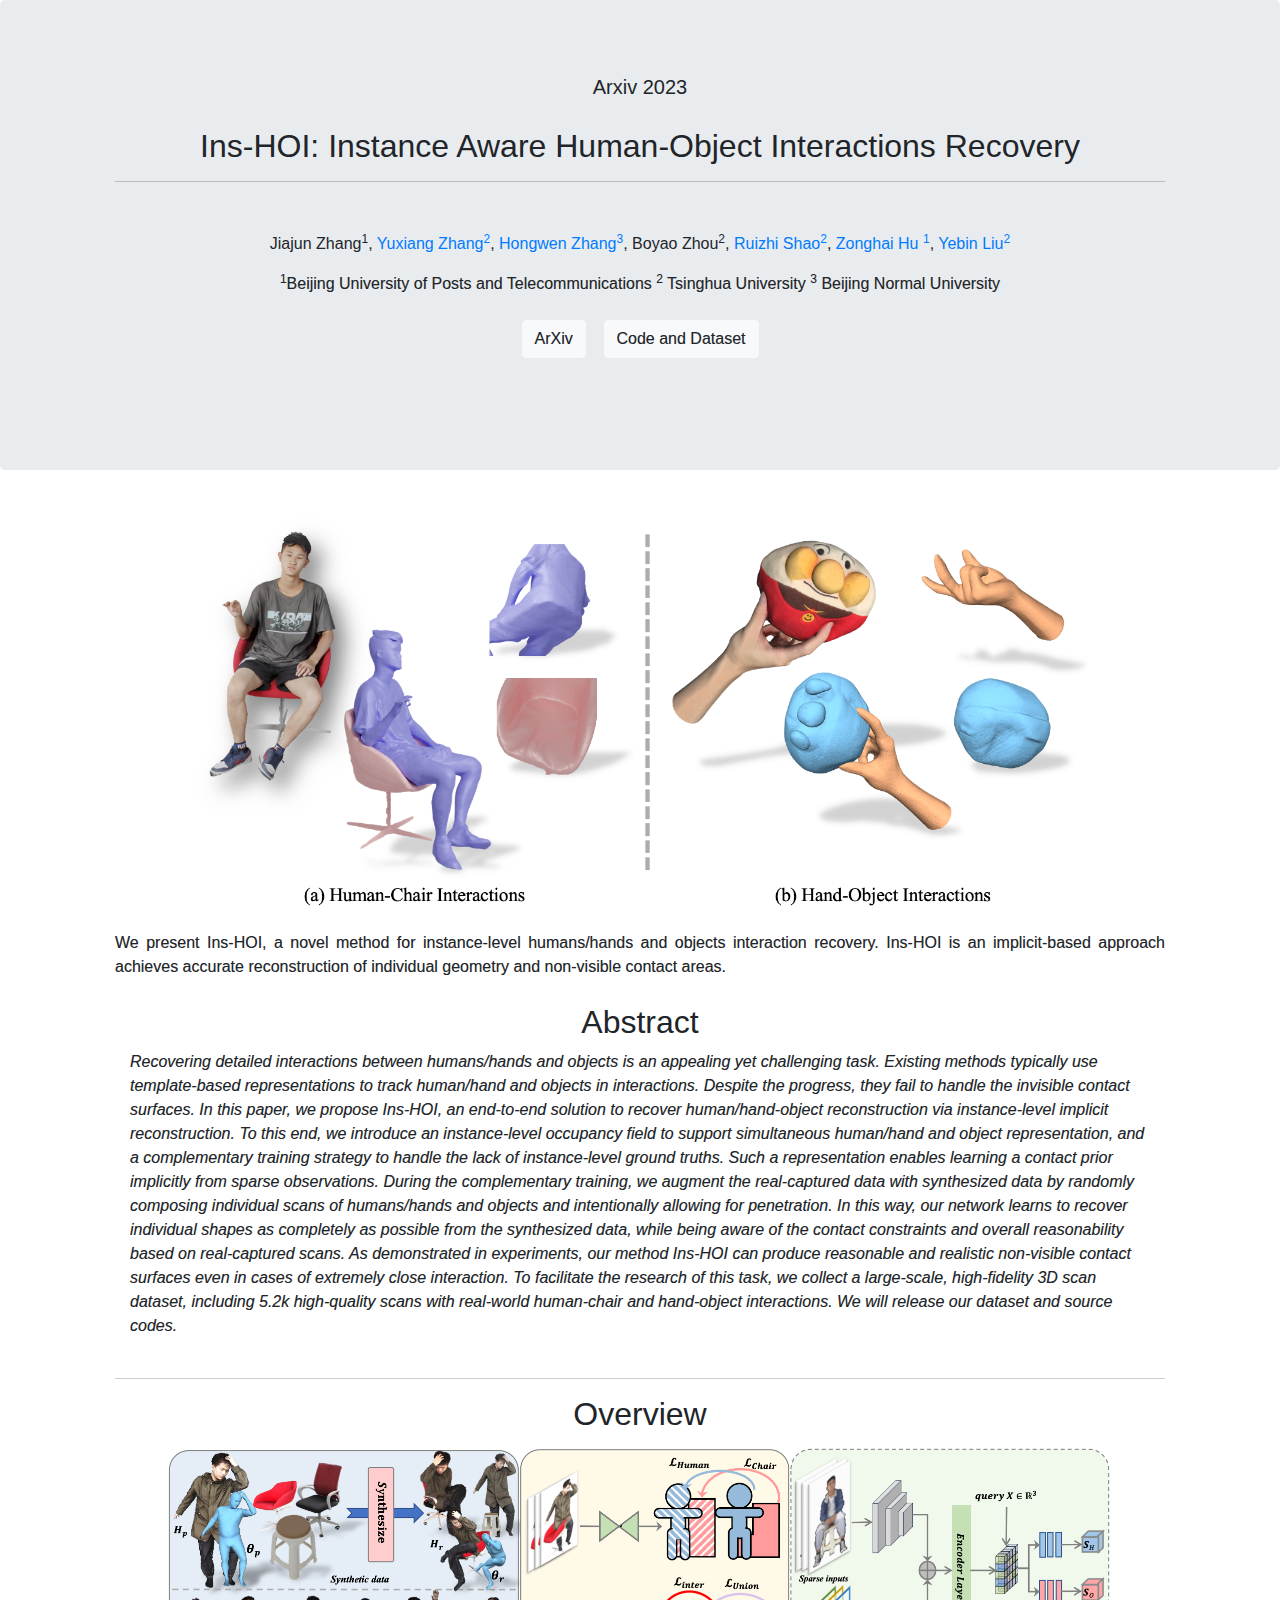
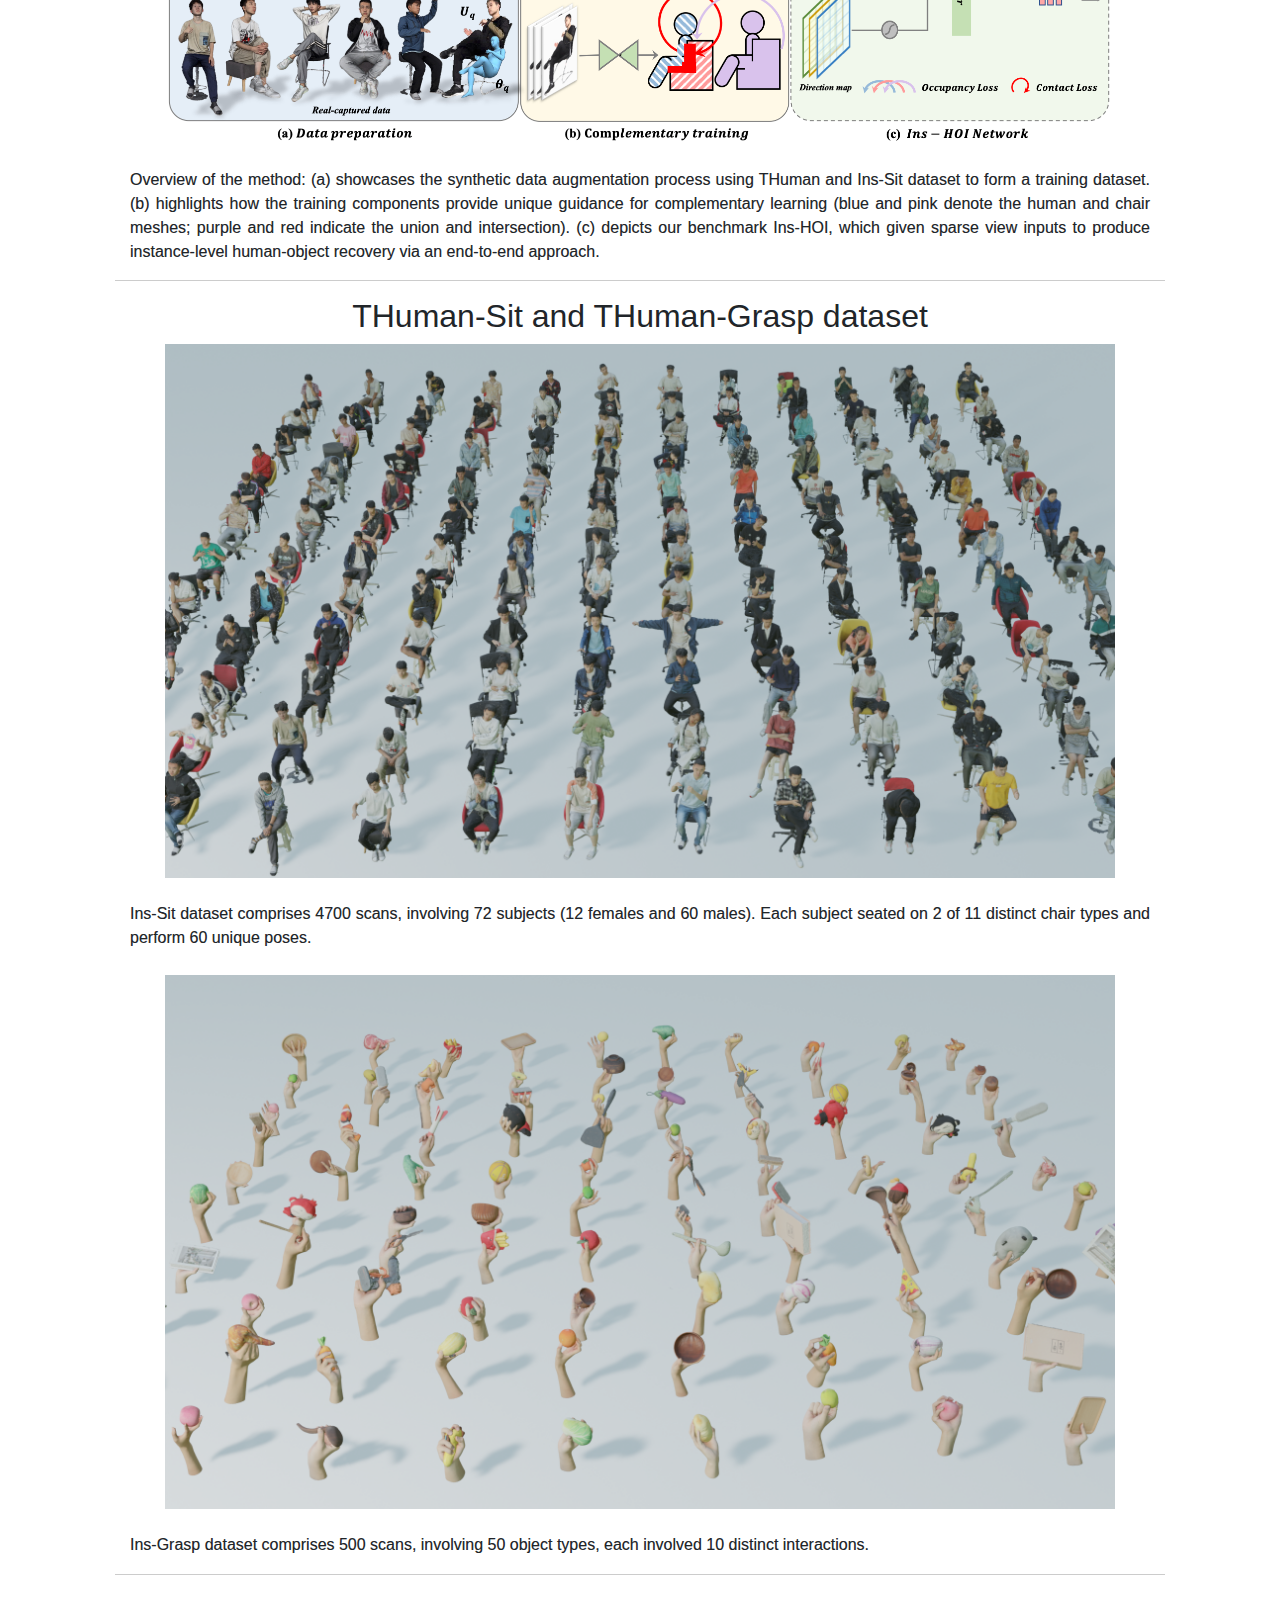
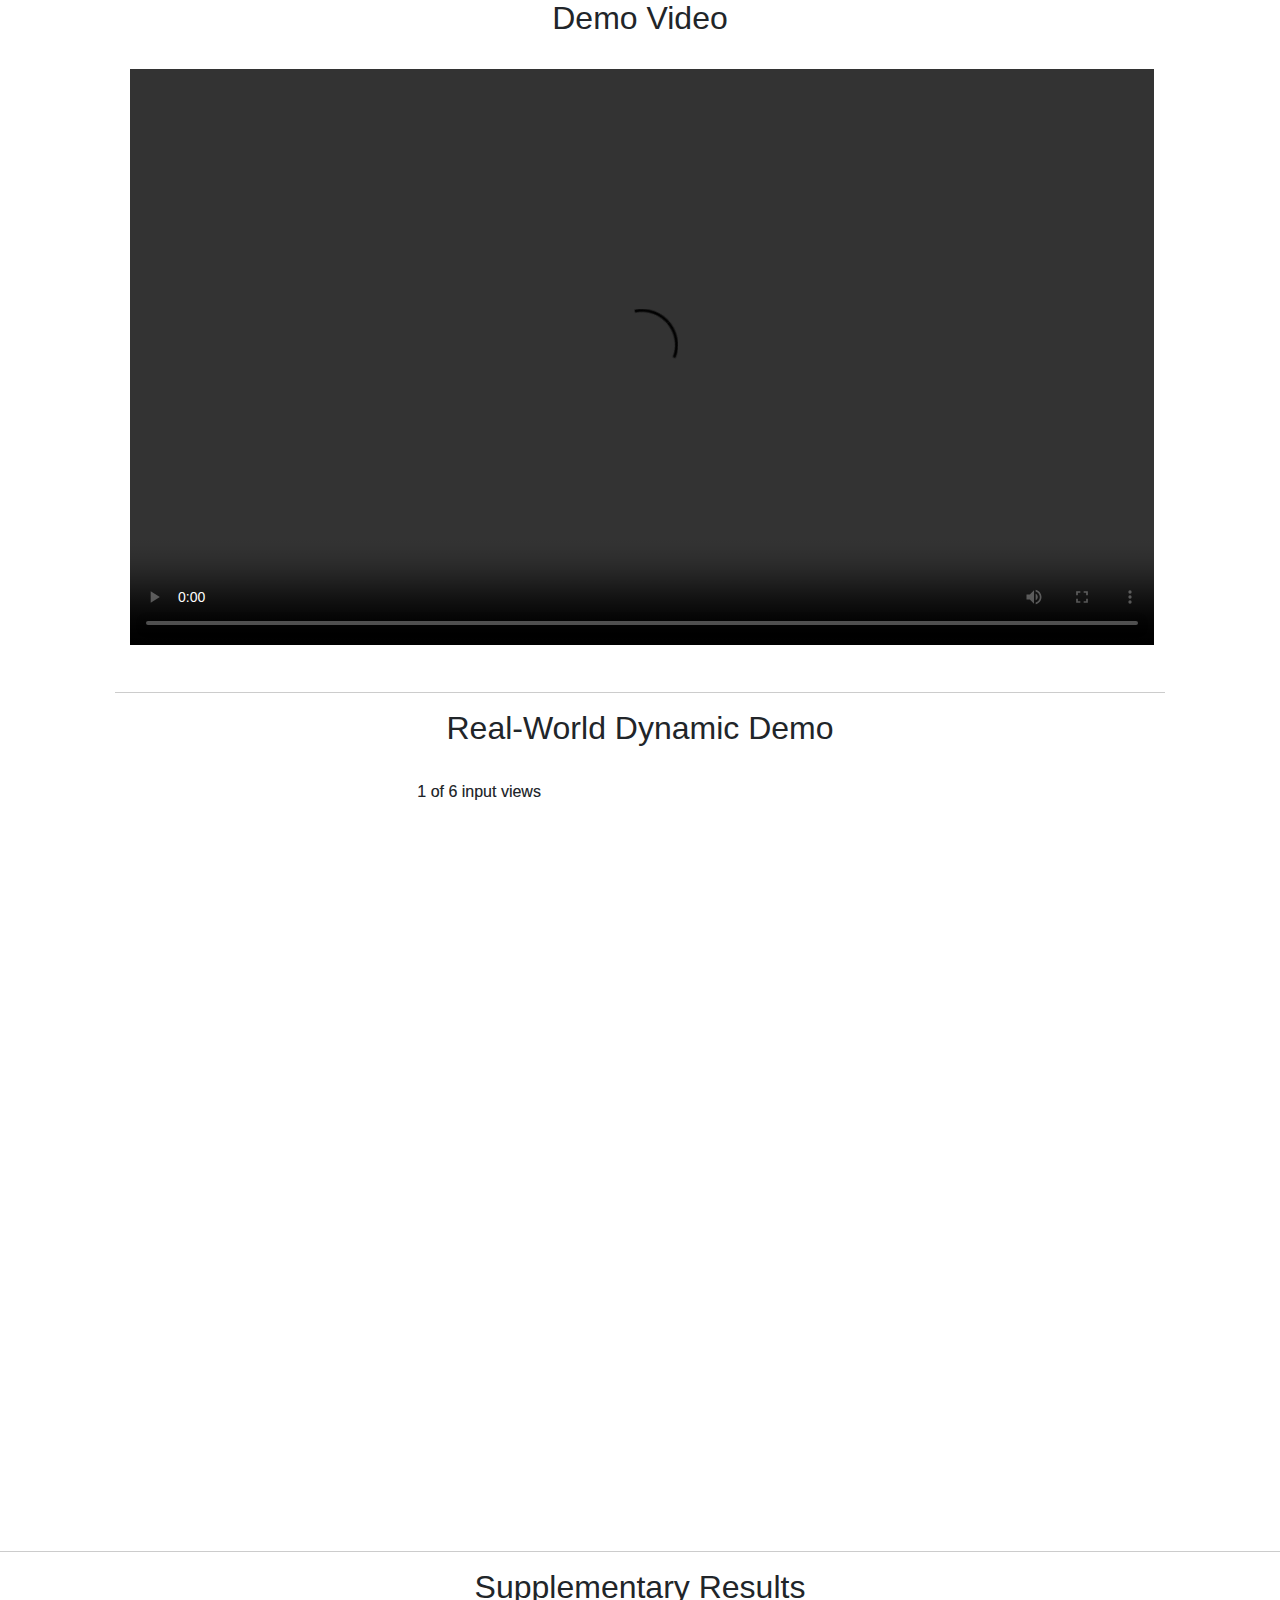
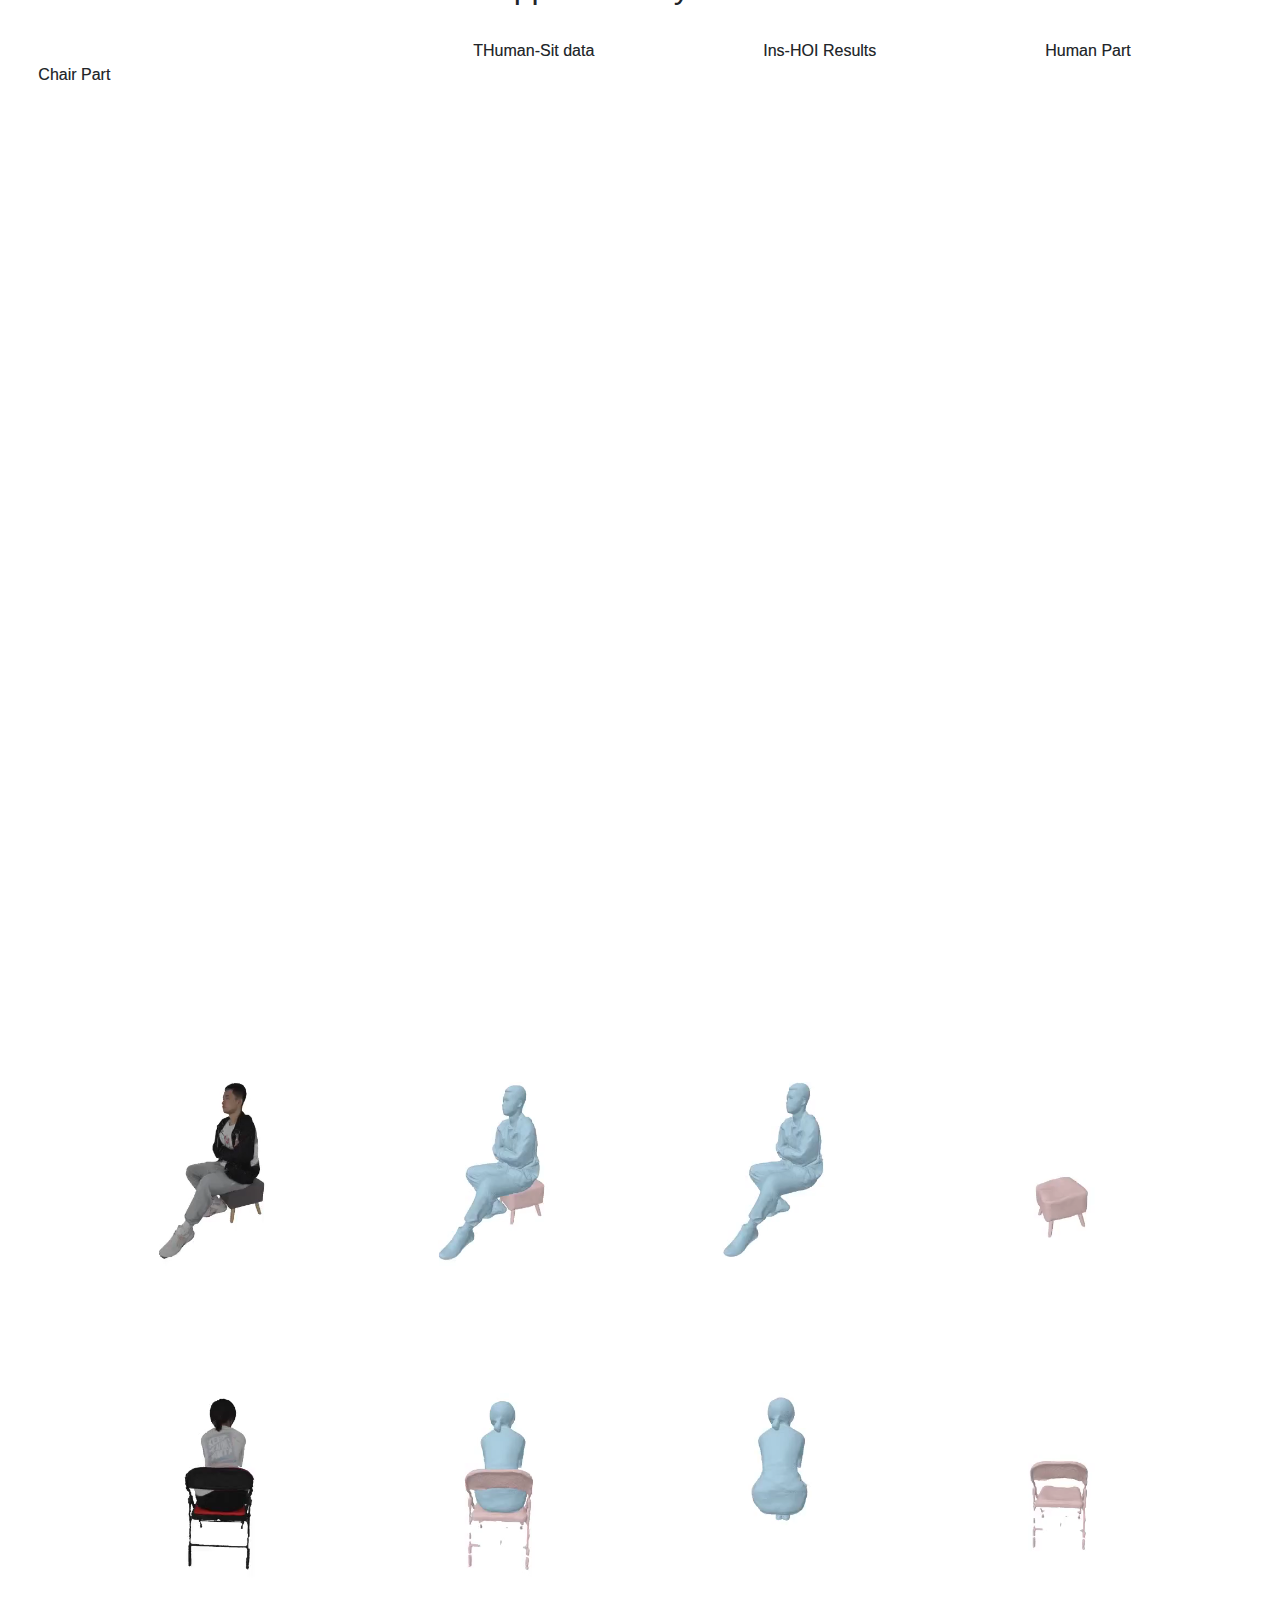
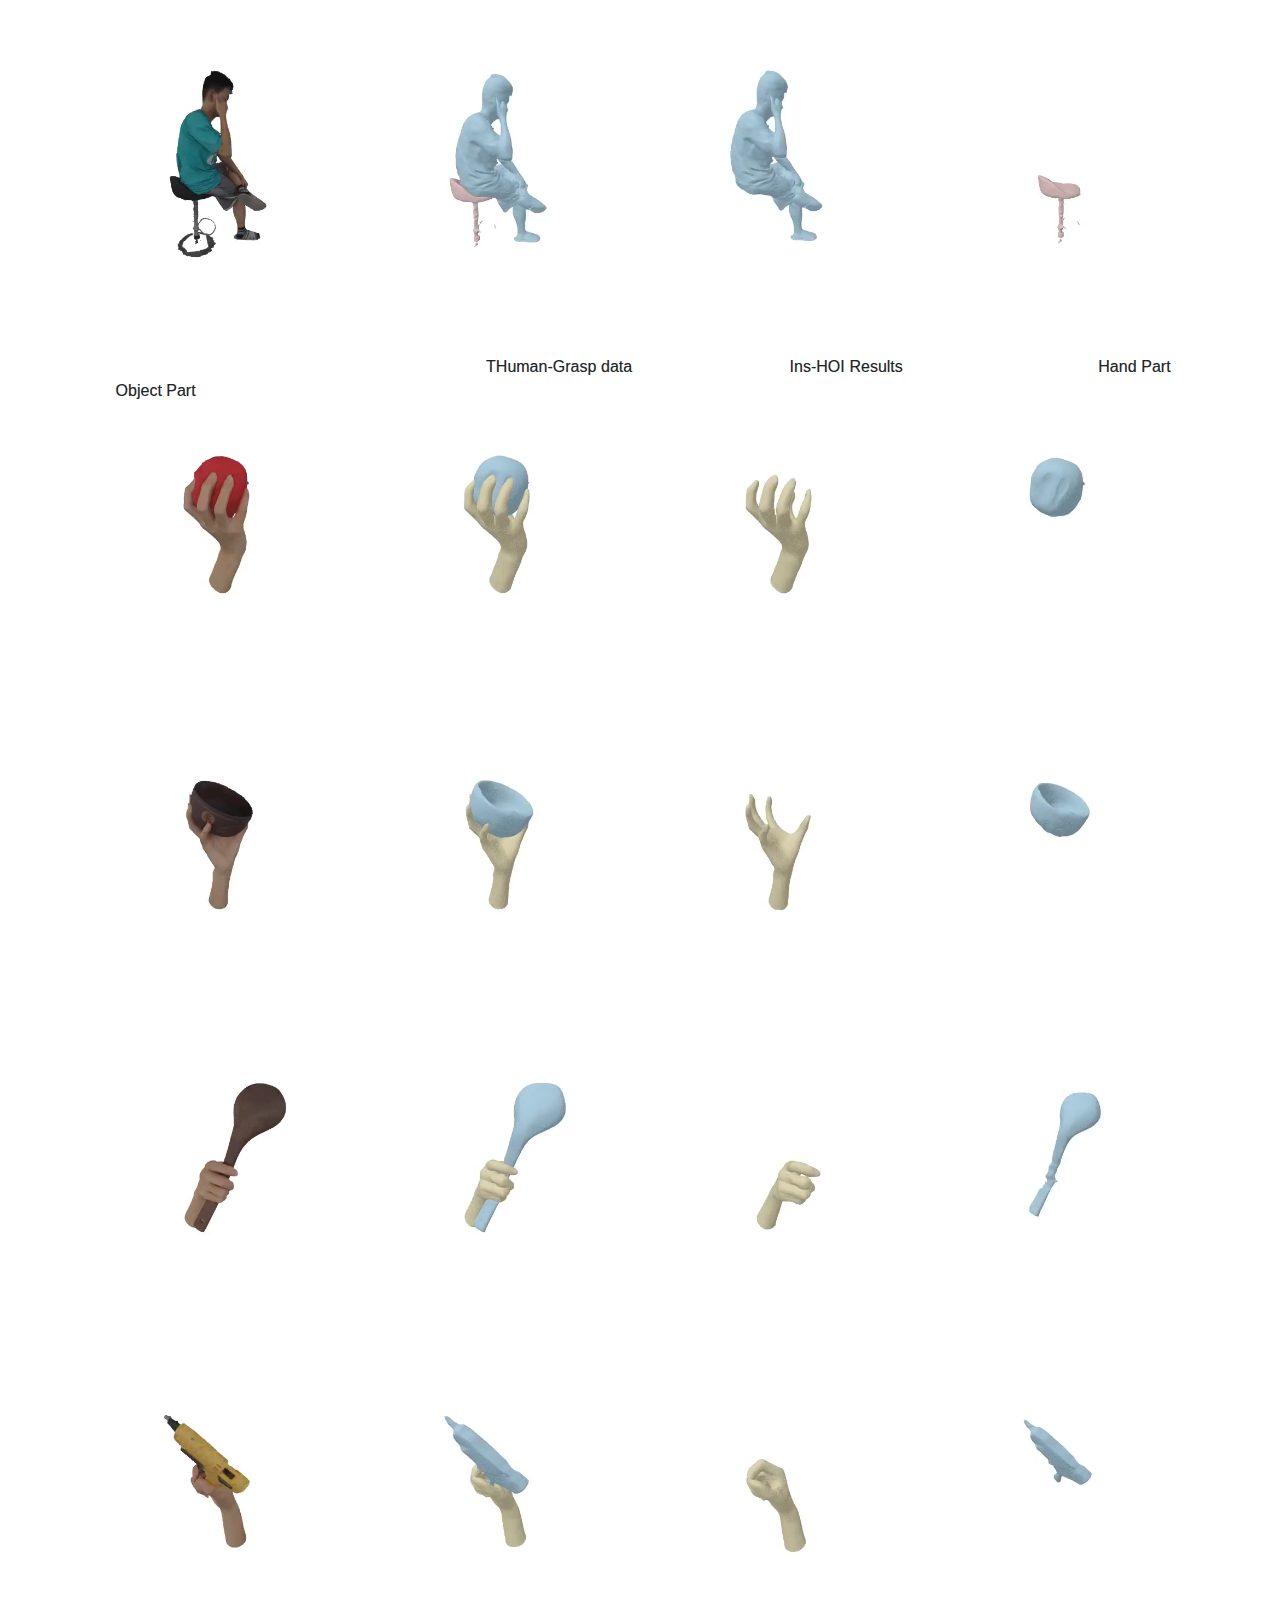
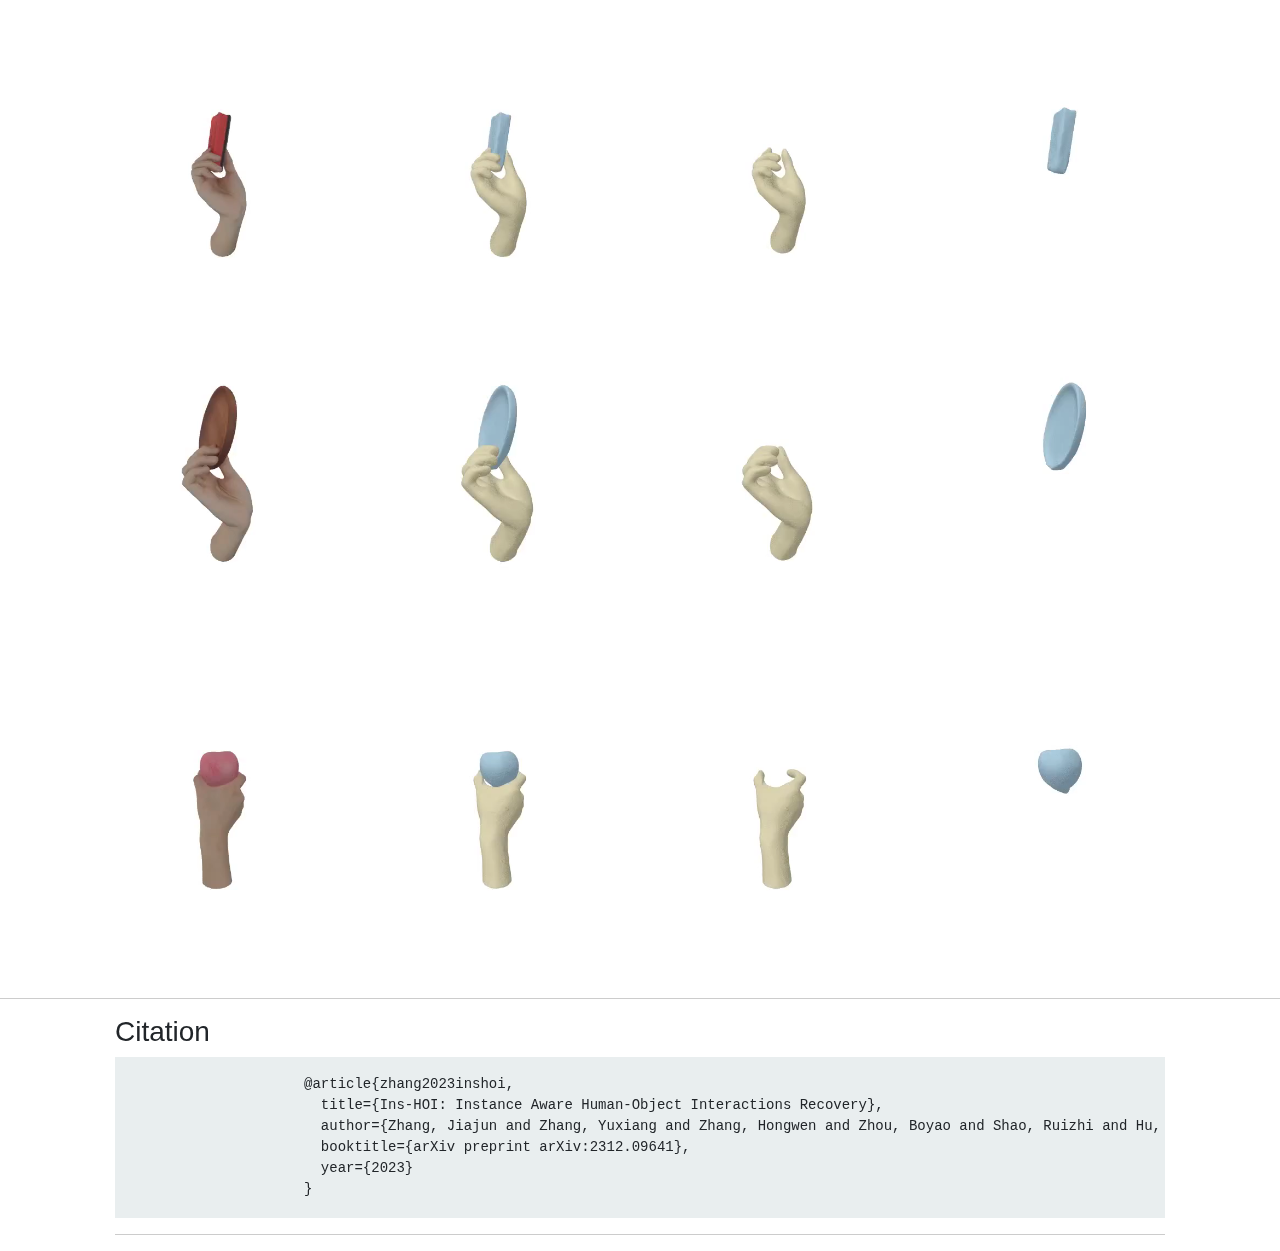
==== commit 60efe629: "Update index.html" ====
--- a/ins-hoi/index.html
+++ b/ins-hoi/index.html
@@ -25,10 +25,10 @@
           <p class="text-center">&nbsp;</p>
           <!-- <h6 class="text-center">Anonymous Submission</h6> -->
             <h6 class="text-center"> Jiajun Zhang<sup>1</sup>, <a href="https://zhangyux15.github.io/">Yuxiang Zhang<sup>2</a>, 
-            <a href="https://zhanghongwen.cn">Hongwen Zhang<sup>2</a>, Boyao Zhou<sup>2</sup>, 
+            <a href="https://zhanghongwen.cn">Hongwen Zhang<sup>3</a>, Boyao Zhou<sup>2</sup>, 
             <a href="https://dsaurus.github.io/saurus/">Ruizhi Shao<sup>2</a>, <a href="https://see.bupt.edu.cn/info/1049/2056.htm">Zonghai Hu <sup>1</a>,
             <a href="https://liuyebin.com">Yebin Liu<sup>2</a></h6>
-          <p class="text-center"><sup>1</sup>Beijing University of Posts and Telecommunications <sup>2</sup> Tsinghua University </p>
+          <p class="text-center"><sup>1</sup>Beijing University of Posts and Telecommunications <sup>2</sup> Tsinghua University <sup>3</sup> Beijing Normal University </p>
           <br>
           <div class="row justify-content-center">
             <div class="column">
